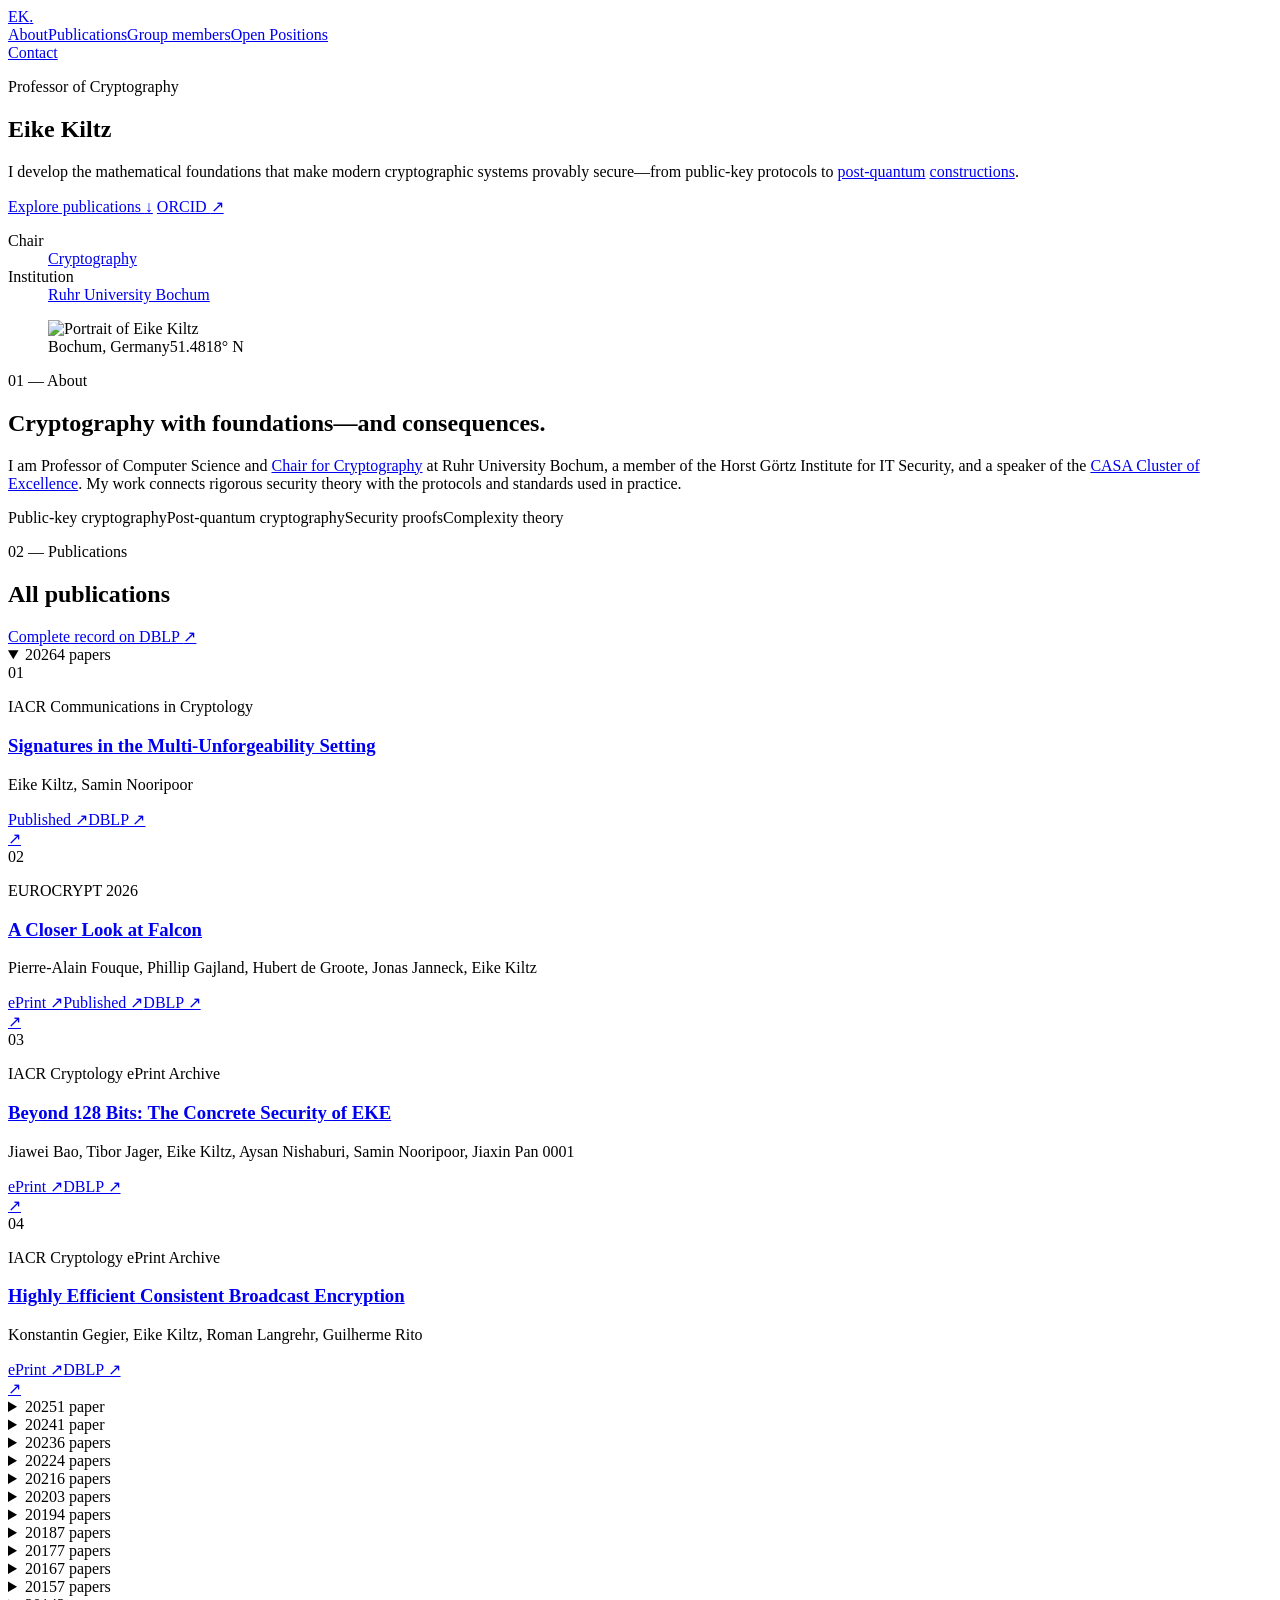
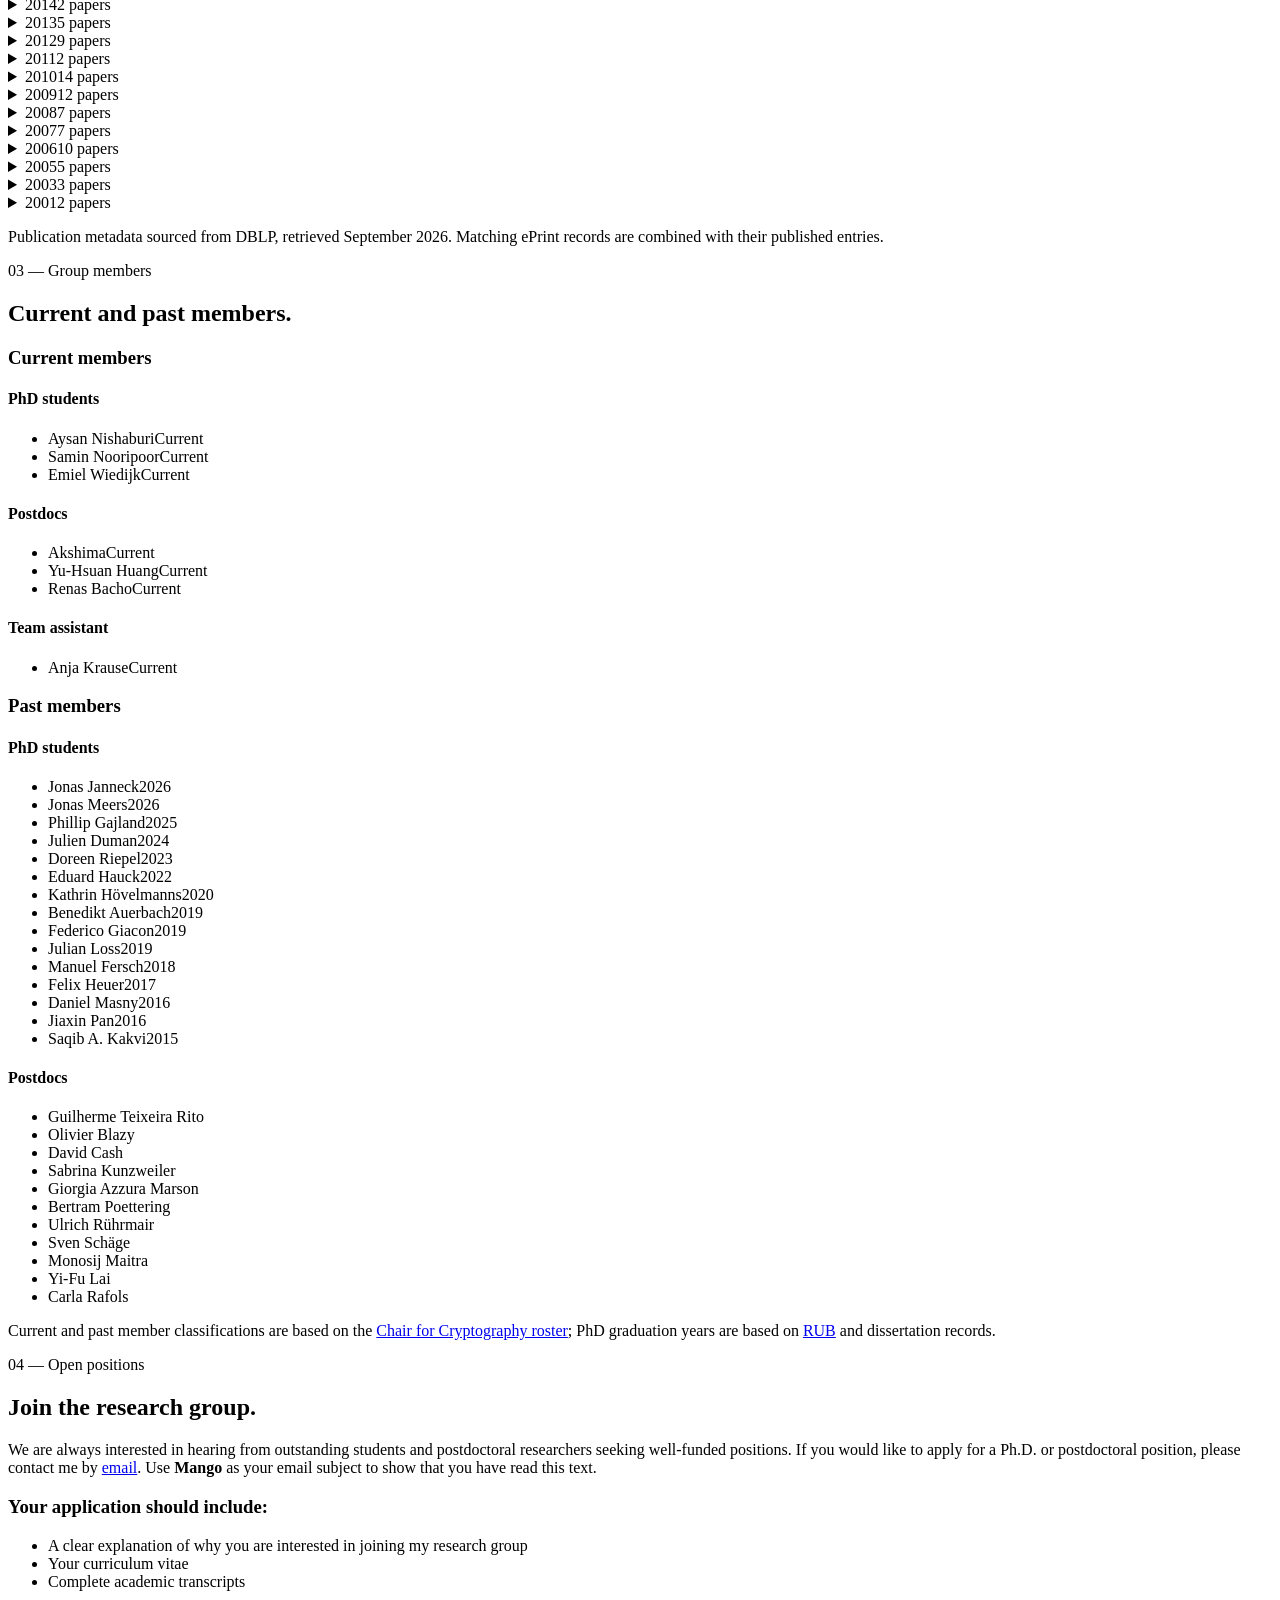
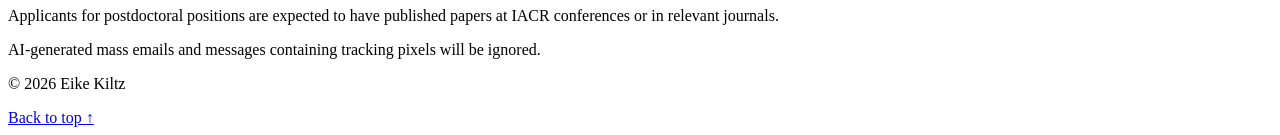
==== layouts/home.html @ d85663d3 "Link chair and institution in profile facts" ====
<!doctype html>
<html lang="en">
<head>
  <meta charset="utf-8">
  <meta name="viewport" content="width=device-width, initial-scale=1">
  <title>Eike Kiltz — Cryptography</title>
  <meta name="description" content="Academic homepage of Eike Kiltz, Professor of Cryptography at Ruhr University Bochum.">
  <link rel="canonical" href="https://ekiltz.github.io/">
  <meta property="og:type" content="website">
  <meta property="og:title" content="Eike Kiltz — Cryptography">
  <meta property="og:description" content="Professor of Cryptography at Ruhr University Bochum. Research and publications.">
  <meta property="og:url" content="https://ekiltz.github.io/">
  <meta property="og:image" content="https://ekiltz.github.io/og.jpg">
  <meta name="twitter:card" content="summary_large_image">
  <meta name="twitter:title" content="Eike Kiltz — Cryptography">
  <meta name="twitter:description" content="Professor of Cryptography at Ruhr University Bochum. Research and publications.">
  <meta name="twitter:image" content="https://ekiltz.github.io/og.jpg">
  <link rel="stylesheet" href="/site.css">
</head>
<body>
  <main>
    <header class="site-header">
      <a class="wordmark" href="#top" aria-label="Eike Kiltz, home">EK<span>.</span></a>
      <nav aria-label="Primary navigation"><a href="#about">About</a><a href="#publications">Publications</a><a href="#students">Group members</a><a href="#positions">Open Positions</a></nav>
      <a class="contact-link" href="mailto:eike.kiltz@rub.de">Contact</a>
    </header>

    <section class="hero" id="top">
      <div class="hero-copy">
        <p class="eyebrow"><span></span> Professor of Cryptography</p>
        <h1>Eike Kiltz</h1>
        <p class="hero-intro">I develop the mathematical foundations that make modern cryptographic systems provably secure—from public-key protocols to <a href="https://csrc.nist.gov/pubs/fips/203/final">post-quantum</a> <a href="https://csrc.nist.gov/pubs/fips/204/final">constructions</a>.</p>
        <div class="hero-links">
          <a class="button primary" href="#publications">Explore publications <span aria-hidden="true">↓</span></a>
          <a class="button" href="https://orcid.org/0000-0003-1178-048X">ORCID <span aria-hidden="true">↗</span></a>
        </div>
        <dl class="hero-facts">
          <div><dt>Chair</dt><dd><a href="https://informatik.rub.de/crypto/">Cryptography</a></dd></div>
          <div><dt>Institution</dt><dd><a href="https://www.ruhr-uni-bochum.de/">Ruhr University Bochum</a></dd></div>
        </dl>
      </div>
      <figure class="portrait-wrap">
        <img src="/eike-kiltz.webp" alt="Portrait of Eike Kiltz">
        <figcaption><span>Bochum, Germany</span><span>51.4818° N</span></figcaption>
      </figure>
    </section>

    <section class="about-section" id="about">
      <p class="section-index">01 — About</p>
      <div class="about-copy">
        <h2>Cryptography with foundations—and consequences.</h2>
        <p>I am Professor of Computer Science and <a href="https://informatik.rub.de/crypto/">Chair for Cryptography</a> at Ruhr University Bochum, a member of the Horst Görtz Institute for IT Security, and a speaker of the <a href="https://casa.rub.de/en/">CASA Cluster of Excellence</a>. My work connects rigorous security theory with the protocols and standards used in practice.</p>
        <div class="research-tags" aria-label="Research fields"><span>Public-key cryptography</span><span>Post-quantum cryptography</span><span>Security proofs</span><span>Complexity theory</span></div>
      </div>
    </section>

    <section class="publications-section" id="publications">
      <div class="section-heading">
        <div><p class="section-index">02 — Publications</p><h2>All publications</h2></div>
        <a href="https://dblp.org/pid/k/EikeKiltz.html">Complete record on DBLP <span aria-hidden="true">↗</span></a>
      </div>
      <div class="publication-years">
        <details class="publication-year" open>
          <summary><span class="year-title">2026</span><span class="year-count">4 papers</span><span class="year-toggle" aria-hidden="true"></span></summary>
          <div class="publication-year-list">
            <article class="publication"><div class="publication-number">01</div><div><p class="publication-meta">IACR Communications in Cryptology</p><h3><a href="https://doi.org/10.62056/a3c0l5w4e-" target="_blank" rel="noreferrer">Signatures in the Multi-Unforgeability Setting</a></h3><p class="publication-authors">Eike Kiltz, Samin Nooripoor</p><div class="publication-links"><a href="https://doi.org/10.62056/a3c0l5w4e-" target="_blank" rel="noreferrer">Published ↗</a><a href="https://dblp.org/rec/journals/cic/KiltzN26" target="_blank" rel="noreferrer">DBLP ↗</a></div></div><a class="paper-arrow" href="https://doi.org/10.62056/a3c0l5w4e-" target="_blank" rel="noreferrer" aria-label="Open Signatures in the Multi-Unforgeability Setting">↗</a></article>
            <article class="publication"><div class="publication-number">02</div><div><p class="publication-meta">EUROCRYPT 2026</p><h3><a href="https://doi.org/10.1007/978-3-032-25327-9_1" target="_blank" rel="noreferrer">A Closer Look at Falcon</a></h3><p class="publication-authors">Pierre-Alain Fouque, Phillip Gajland, Hubert de Groote, Jonas Janneck, Eike Kiltz</p><div class="publication-links"><a href="https://eprint.iacr.org/2024/1769" target="_blank" rel="noreferrer">ePrint ↗</a><a href="https://doi.org/10.1007/978-3-032-25327-9_1" target="_blank" rel="noreferrer">Published ↗</a><a href="https://dblp.org/rec/conf/eurocrypt/FouqueGGJK26" target="_blank" rel="noreferrer">DBLP ↗</a></div></div><a class="paper-arrow" href="https://doi.org/10.1007/978-3-032-25327-9_1" target="_blank" rel="noreferrer" aria-label="Open A Closer Look at Falcon">↗</a></article>
            <article class="publication"><div class="publication-number">03</div><div><p class="publication-meta">IACR Cryptology ePrint Archive</p><h3><a href="https://eprint.iacr.org/2026/1053" target="_blank" rel="noreferrer">Beyond 128 Bits: The Concrete Security of EKE</a></h3><p class="publication-authors">Jiawei Bao, Tibor Jager, Eike Kiltz, Aysan Nishaburi, Samin Nooripoor, Jiaxin Pan 0001</p><div class="publication-links"><a href="https://eprint.iacr.org/2026/1053" target="_blank" rel="noreferrer">ePrint ↗</a><a href="https://dblp.org/rec/journals/iacr/BaoJKNNP26" target="_blank" rel="noreferrer">DBLP ↗</a></div></div><a class="paper-arrow" href="https://eprint.iacr.org/2026/1053" target="_blank" rel="noreferrer" aria-label="Open Beyond 128 Bits: The Concrete Security of EKE">↗</a></article>
            <article class="publication"><div class="publication-number">04</div><div><p class="publication-meta">IACR Cryptology ePrint Archive</p><h3><a href="https://eprint.iacr.org/2026/1428" target="_blank" rel="noreferrer">Highly Efficient Consistent Broadcast Encryption</a></h3><p class="publication-authors">Konstantin Gegier, Eike Kiltz, Roman Langrehr, Guilherme Rito</p><div class="publication-links"><a href="https://eprint.iacr.org/2026/1428" target="_blank" rel="noreferrer">ePrint ↗</a><a href="https://dblp.org/rec/journals/iacr/GegierKLR26" target="_blank" rel="noreferrer">DBLP ↗</a></div></div><a class="paper-arrow" href="https://eprint.iacr.org/2026/1428" target="_blank" rel="noreferrer" aria-label="Open Highly Efficient Consistent Broadcast Encryption">↗</a></article>
          </div>
        </details>
        <details class="publication-year">
          <summary><span class="year-title">2025</span><span class="year-count">1 paper</span><span class="year-toggle" aria-hidden="true"></span></summary>
          <div class="publication-year-list">
            <article class="publication"><div class="publication-number">05</div><div><p class="publication-meta">IACR Communications in Cryptology</p><h3><a href="https://doi.org/10.62056/a0ivom2hd" target="_blank" rel="noreferrer">Standard Model Signatures from Dual Identification Schemes</a></h3><p class="publication-authors">Eike Kiltz, Aysan Nishaburi</p><div class="publication-links"><a href="https://doi.org/10.62056/a0ivom2hd" target="_blank" rel="noreferrer">Published ↗</a><a href="https://dblp.org/rec/journals/cic/KiltzN25" target="_blank" rel="noreferrer">DBLP ↗</a></div></div><a class="paper-arrow" href="https://doi.org/10.62056/a0ivom2hd" target="_blank" rel="noreferrer" aria-label="Open Standard Model Signatures from Dual Identification Schemes">↗</a></article>
          </div>
        </details>
        <details class="publication-year">
          <summary><span class="year-title">2024</span><span class="year-count">1 paper</span><span class="year-toggle" aria-hidden="true"></span></summary>
          <div class="publication-year-list">
            <article class="publication"><div class="publication-number">06</div><div><p class="publication-meta">CRYPTO 2024</p><h3><a href="https://doi.org/10.1007/978-3-031-68376-3_10" target="_blank" rel="noreferrer">Ring Signatures for Deniable AKEM: Gandalf&#x27;s Fellowship</a></h3><p class="publication-authors">Phillip Gajland, Jonas Janneck, Eike Kiltz</p><div class="publication-links"><a href="https://eprint.iacr.org/2024/890" target="_blank" rel="noreferrer">ePrint ↗</a><a href="https://doi.org/10.1007/978-3-031-68376-3_10" target="_blank" rel="noreferrer">Published ↗</a><a href="https://dblp.org/rec/conf/crypto/GajlandJK24" target="_blank" rel="noreferrer">DBLP ↗</a></div></div><a class="paper-arrow" href="https://doi.org/10.1007/978-3-031-68376-3_10" target="_blank" rel="noreferrer" aria-label="Open Ring Signatures for Deniable AKEM: Gandalf&#x27;s Fellowship">↗</a></article>
          </div>
        </details>
        <details class="publication-year">
          <summary><span class="year-title">2023</span><span class="year-count">6 papers</span><span class="year-toggle" aria-hidden="true"></span></summary>
          <div class="publication-year-list">
            <article class="publication"><div class="publication-number">07</div><div><p class="publication-meta">ASIACRYPT 2023</p><h3><a href="https://doi.org/10.1007/978-981-99-8736-8_11" target="_blank" rel="noreferrer">The Pre-Shared Key Modes of HPKE</a></h3><p class="publication-authors">Joël Alwen, Jonas Janneck, Eike Kiltz, Benjamin Lipp 0001</p><div class="publication-links"><a href="https://eprint.iacr.org/2023/1480" target="_blank" rel="noreferrer">ePrint ↗</a><a href="https://doi.org/10.1007/978-981-99-8736-8_11" target="_blank" rel="noreferrer">Published ↗</a><a href="https://dblp.org/rec/conf/asiacrypt/AlwenJKL23" target="_blank" rel="noreferrer">DBLP ↗</a></div></div><a class="paper-arrow" href="https://doi.org/10.1007/978-981-99-8736-8_11" target="_blank" rel="noreferrer" aria-label="Open The Pre-Shared Key Modes of HPKE">↗</a></article>
            <article class="publication"><div class="publication-number">08</div><div><p class="publication-meta">ACM CCS 2023</p><h3><a href="https://doi.org/10.1145/3576915.3623185" target="_blank" rel="noreferrer">Post-Quantum Multi-Recipient Public Key Encryption</a></h3><p class="publication-authors">Joël Alwen, Dominik Hartmann, Eike Kiltz, Marta Mularczyk, Peter Schwabe</p><div class="publication-links"><a href="https://eprint.iacr.org/2022/1046" target="_blank" rel="noreferrer">ePrint ↗</a><a href="https://doi.org/10.1145/3576915.3623185" target="_blank" rel="noreferrer">Published ↗</a><a href="https://dblp.org/rec/conf/ccs/AlwenHKMS23" target="_blank" rel="noreferrer">DBLP ↗</a></div></div><a class="paper-arrow" href="https://doi.org/10.1145/3576915.3623185" target="_blank" rel="noreferrer" aria-label="Open Post-Quantum Multi-Recipient Public Key Encryption">↗</a></article>
            <article class="publication"><div class="publication-number">09</div><div><p class="publication-meta">CT-RSA 2023</p><h3><a href="https://doi.org/10.1007/978-3-031-30872-7_25" target="_blank" rel="noreferrer">Multi-user CDH Problems and the Concrete Security of NAXOS and HMQV</a></h3><p class="publication-authors">Eike Kiltz, Jiaxin Pan 0001, Doreen Riepel, Magnus Ringerud</p><div class="publication-links"><a href="https://eprint.iacr.org/2023/115" target="_blank" rel="noreferrer">ePrint ↗</a><a href="https://doi.org/10.1007/978-3-031-30872-7_25" target="_blank" rel="noreferrer">Published ↗</a><a href="https://dblp.org/rec/conf/ctrsa/KiltzPRR23" target="_blank" rel="noreferrer">DBLP ↗</a></div></div><a class="paper-arrow" href="https://doi.org/10.1007/978-3-031-30872-7_25" target="_blank" rel="noreferrer" aria-label="Open Multi-user CDH Problems and the Concrete Security of NAXOS and HMQV">↗</a></article>
            <article class="publication"><div class="publication-number">10</div><div><p class="publication-meta">Public-Key Cryptography 2023</p><h3><a href="https://doi.org/10.1007/978-3-031-31368-4_3" target="_blank" rel="noreferrer">A Thorough Treatment of Highly-Efficient NTRU Instantiations</a></h3><p class="publication-authors">Julien Duman, Kathrin Hövelmanns, Eike Kiltz, Vadim Lyubashevsky, Gregor Seiler, Dominique Unruh</p><div class="publication-links"><a href="https://eprint.iacr.org/2021/1352" target="_blank" rel="noreferrer">ePrint ↗</a><a href="https://doi.org/10.1007/978-3-031-31368-4_3" target="_blank" rel="noreferrer">Published ↗</a><a href="https://dblp.org/rec/conf/pkc/DumanHKLSU23" target="_blank" rel="noreferrer">DBLP ↗</a></div></div><a class="paper-arrow" href="https://doi.org/10.1007/978-3-031-31368-4_3" target="_blank" rel="noreferrer" aria-label="Open A Thorough Treatment of Highly-Efficient NTRU Instantiations">↗</a></article>
            <article class="publication"><div class="publication-number">11</div><div><p class="publication-meta">Public-Key Cryptography 2023</p><h3><a href="https://doi.org/10.1007/978-3-031-31368-4_15" target="_blank" rel="noreferrer">Generic Models for Group Actions</a></h3><p class="publication-authors">Julien Duman, Dominik Hartmann, Eike Kiltz, Sabrina Kunzweiler, Jonas Lehmann, Doreen Riepel</p><div class="publication-links"><a href="https://eprint.iacr.org/2023/186" target="_blank" rel="noreferrer">ePrint ↗</a><a href="https://doi.org/10.1007/978-3-031-31368-4_15" target="_blank" rel="noreferrer">Published ↗</a><a href="https://dblp.org/rec/conf/pkc/DumanHKKLR23" target="_blank" rel="noreferrer">DBLP ↗</a></div></div><a class="paper-arrow" href="https://doi.org/10.1007/978-3-031-31368-4_15" target="_blank" rel="noreferrer" aria-label="Open Generic Models for Group Actions">↗</a></article>
            <article class="publication"><div class="publication-number">12</div><div><p class="publication-meta">TCC 2023</p><h3><a href="https://doi.org/10.1007/978-3-031-48624-1_11" target="_blank" rel="noreferrer">Limits in the Provable Security of ECDSA Signatures</a></h3><p class="publication-authors">Dominik Hartmann, Eike Kiltz</p><div class="publication-links"><a href="https://eprint.iacr.org/2023/914" target="_blank" rel="noreferrer">ePrint ↗</a><a href="https://doi.org/10.1007/978-3-031-48624-1_11" target="_blank" rel="noreferrer">Published ↗</a><a href="https://dblp.org/rec/conf/tcc/HartmannK23" target="_blank" rel="noreferrer">DBLP ↗</a></div></div><a class="paper-arrow" href="https://doi.org/10.1007/978-3-031-48624-1_11" target="_blank" rel="noreferrer" aria-label="Open Limits in the Provable Security of ECDSA Signatures">↗</a></article>
          </div>
        </details>
        <details class="publication-year">
          <summary><span class="year-title">2022</span><span class="year-count">4 papers</span><span class="year-toggle" aria-hidden="true"></span></summary>
          <div class="publication-year-list">
            <article class="publication"><div class="publication-number">13</div><div><p class="publication-meta">ASIACRYPT 2022</p><h3><a href="https://doi.org/10.1007/978-3-031-22966-4_2" target="_blank" rel="noreferrer">Group Action Key Encapsulation and Non-Interactive Key Exchange in the QROM</a></h3><p class="publication-authors">Julien Duman, Dominik Hartmann, Eike Kiltz, Sabrina Kunzweiler, Jonas Lehmann, Doreen Riepel</p><div class="publication-links"><a href="https://eprint.iacr.org/2022/1230" target="_blank" rel="noreferrer">ePrint ↗</a><a href="https://doi.org/10.1007/978-3-031-22966-4_2" target="_blank" rel="noreferrer">Published ↗</a><a href="https://dblp.org/rec/conf/asiacrypt/DumanHKKLR22" target="_blank" rel="noreferrer">DBLP ↗</a></div></div><a class="paper-arrow" href="https://doi.org/10.1007/978-3-031-22966-4_2" target="_blank" rel="noreferrer" aria-label="Open Group Action Key Encapsulation and Non-Interactive Key Exchange in the QROM">↗</a></article>
            <article class="publication"><div class="publication-number">14</div><div><p class="publication-meta">ACM CCS 2022</p><h3><a href="https://doi.org/10.1145/3548606.3560632" target="_blank" rel="noreferrer">Server-Aided Continuous Group Key Agreement</a></h3><p class="publication-authors">Joël Alwen, Dominik Hartmann, Eike Kiltz, Marta Mularczyk</p><div class="publication-links"><a href="https://eprint.iacr.org/2021/1456" target="_blank" rel="noreferrer">ePrint ↗</a><a href="https://doi.org/10.1145/3548606.3560632" target="_blank" rel="noreferrer">Published ↗</a><a href="https://dblp.org/rec/conf/ccs/AlwenHKM22" target="_blank" rel="noreferrer">DBLP ↗</a></div></div><a class="paper-arrow" href="https://doi.org/10.1145/3548606.3560632" target="_blank" rel="noreferrer" aria-label="Open Server-Aided Continuous Group Key Agreement">↗</a></article>
            <article class="publication"><div class="publication-number">15</div><div><p class="publication-meta">CRYPTO 2022</p><h3><a href="https://doi.org/10.1007/978-3-031-15979-4_24" target="_blank" rel="noreferrer">Password-Authenticated Key Exchange from Group Actions</a></h3><p class="publication-authors">Michel Abdalla, Thorsten Eisenhofer, Eike Kiltz, Sabrina Kunzweiler, Doreen Riepel</p><div class="publication-links"><a href="https://eprint.iacr.org/2022/770" target="_blank" rel="noreferrer">ePrint ↗</a><a href="https://doi.org/10.1007/978-3-031-15979-4_24" target="_blank" rel="noreferrer">Published ↗</a><a href="https://dblp.org/rec/conf/crypto/AbdallaEKKR22" target="_blank" rel="noreferrer">DBLP ↗</a></div></div><a class="paper-arrow" href="https://doi.org/10.1007/978-3-031-15979-4_24" target="_blank" rel="noreferrer" aria-label="Open Password-Authenticated Key Exchange from Group Actions">↗</a></article>
            <article class="publication"><div class="publication-number">16</div><div><p class="publication-meta">Algorithms for Big Data 2022</p><h3><a href="https://doi.org/10.1007/978-3-031-21534-6_9" target="_blank" rel="noreferrer">Scalable Cryptography</a></h3><p class="publication-authors">Dennis Hofheinz, Eike Kiltz</p><div class="publication-links"><a href="https://doi.org/10.1007/978-3-031-21534-6_9" target="_blank" rel="noreferrer">Published ↗</a><a href="https://dblp.org/rec/books/sp/22/HofheinzK22" target="_blank" rel="noreferrer">DBLP ↗</a></div></div><a class="paper-arrow" href="https://doi.org/10.1007/978-3-031-21534-6_9" target="_blank" rel="noreferrer" aria-label="Open Scalable Cryptography">↗</a></article>
          </div>
        </details>
        <details class="publication-year">
          <summary><span class="year-title">2021</span><span class="year-count">6 papers</span><span class="year-toggle" aria-hidden="true"></span></summary>
          <div class="publication-year-list">
            <article class="publication"><div class="publication-number">17</div><div><p class="publication-meta">ACM CCS 2021</p><h3><a href="https://doi.org/10.1145/3460120.3484819" target="_blank" rel="noreferrer">Faster Lattice-Based KEMs via a Generic Fujisaki-Okamoto Transform Using Prefix Hashing</a></h3><p class="publication-authors">Julien Duman, Kathrin Hövelmanns, Eike Kiltz, Vadim Lyubashevsky, Gregor Seiler</p><div class="publication-links"><a href="https://eprint.iacr.org/2021/1351" target="_blank" rel="noreferrer">ePrint ↗</a><a href="https://doi.org/10.1145/3460120.3484819" target="_blank" rel="noreferrer">Published ↗</a><a href="https://dblp.org/rec/conf/ccs/DumanHKLS21" target="_blank" rel="noreferrer">DBLP ↗</a></div></div><a class="paper-arrow" href="https://doi.org/10.1145/3460120.3484819" target="_blank" rel="noreferrer" aria-label="Open Faster Lattice-Based KEMs via a Generic Fujisaki-Okamoto Transform Using Prefix Hashing">↗</a></article>
            <article class="publication"><div class="publication-number">18</div><div><p class="publication-meta">CRYPTO 2021</p><h3><a href="https://doi.org/10.1007/978-3-030-84259-8_23" target="_blank" rel="noreferrer">Authenticated Key Exchange and Signatures with Tight Security in the Standard Model</a></h3><p class="publication-authors">Shuai Han 0001, Tibor Jager, Eike Kiltz, Shengli Liu 0001, Jiaxin Pan 0001, Doreen Riepel, Sven Schäge</p><div class="publication-links"><a href="https://eprint.iacr.org/2021/863" target="_blank" rel="noreferrer">ePrint ↗</a><a href="https://doi.org/10.1007/978-3-030-84259-8_23" target="_blank" rel="noreferrer">Published ↗</a><a href="https://dblp.org/rec/conf/crypto/HanJKLPRS21" target="_blank" rel="noreferrer">DBLP ↗</a></div></div><a class="paper-arrow" href="https://doi.org/10.1007/978-3-030-84259-8_23" target="_blank" rel="noreferrer" aria-label="Open Authenticated Key Exchange and Signatures with Tight Security in the Standard Model">↗</a></article>
            <article class="publication"><div class="publication-number">19</div><div><p class="publication-meta">EUROCRYPT 2021</p><h3><a href="https://doi.org/10.1007/978-3-030-77870-5_4" target="_blank" rel="noreferrer">Analysing the HPKE Standard</a></h3><p class="publication-authors">Joël Alwen, Bruno Blanchet, Eduard Hauck, Eike Kiltz, Benjamin Lipp 0001, Doreen Riepel</p><div class="publication-links"><a href="https://eprint.iacr.org/2020/1499" target="_blank" rel="noreferrer">ePrint ↗</a><a href="https://doi.org/10.1007/978-3-030-77870-5_4" target="_blank" rel="noreferrer">Published ↗</a><a href="https://dblp.org/rec/conf/eurocrypt/AlwenBHKLR21" target="_blank" rel="noreferrer">DBLP ↗</a></div></div><a class="paper-arrow" href="https://doi.org/10.1007/978-3-030-77870-5_4" target="_blank" rel="noreferrer" aria-label="Open Analysing the HPKE Standard">↗</a></article>
            <article class="publication"><div class="publication-number">20</div><div><p class="publication-meta">EUROCRYPT 2021</p><h3><a href="https://doi.org/10.1007/978-3-030-77870-5_5" target="_blank" rel="noreferrer">Tightly-Secure Authenticated Key Exchange, Revisited</a></h3><p class="publication-authors">Tibor Jager, Eike Kiltz, Doreen Riepel, Sven Schäge</p><div class="publication-links"><a href="https://eprint.iacr.org/2020/1279" target="_blank" rel="noreferrer">ePrint ↗</a><a href="https://doi.org/10.1007/978-3-030-77870-5_5" target="_blank" rel="noreferrer">Published ↗</a><a href="https://dblp.org/rec/conf/eurocrypt/JagerKRS21" target="_blank" rel="noreferrer">DBLP ↗</a></div></div><a class="paper-arrow" href="https://doi.org/10.1007/978-3-030-77870-5_5" target="_blank" rel="noreferrer" aria-label="Open Tightly-Secure Authenticated Key Exchange, Revisited">↗</a></article>
            <article class="publication"><div class="publication-number">21</div><div><p class="publication-meta">TCC 2021</p><h3><a href="https://doi.org/10.1007/978-3-030-90456-2_11" target="_blank" rel="noreferrer">On the Impossibility of Purely Algebraic Signatures</a></h3><p class="publication-authors">Nico Döttling, Dominik Hartmann, Dennis Hofheinz, Eike Kiltz, Sven Schäge, Bogdan Ursu</p><div class="publication-links"><a href="https://doi.org/10.1007/978-3-030-90456-2_11" target="_blank" rel="noreferrer">Published ↗</a><a href="https://dblp.org/rec/conf/tcc/DottlingHHKSU21" target="_blank" rel="noreferrer">DBLP ↗</a></div></div><a class="paper-arrow" href="https://doi.org/10.1007/978-3-030-90456-2_11" target="_blank" rel="noreferrer" aria-label="Open On the Impossibility of Purely Algebraic Signatures">↗</a></article>
            <article class="publication"><div class="publication-number">22</div><div><p class="publication-meta">IACR Cryptology ePrint Archive</p><h3><a href="https://eprint.iacr.org/2021/738" target="_blank" rel="noreferrer">On the Impossibility of Short Algebraic Signatures</a></h3><p class="publication-authors">Nico Döttling, Dominik Hartmann, Dennis Hofheinz, Eike Kiltz, Sven Schäge, Bogdan Ursu</p><div class="publication-links"><a href="https://eprint.iacr.org/2021/738" target="_blank" rel="noreferrer">ePrint ↗</a><a href="https://dblp.org/rec/journals/iacr/DottlingHHKSU21" target="_blank" rel="noreferrer">DBLP ↗</a></div></div><a class="paper-arrow" href="https://eprint.iacr.org/2021/738" target="_blank" rel="noreferrer" aria-label="Open On the Impossibility of Short Algebraic Signatures">↗</a></article>
          </div>
        </details>
        <details class="publication-year">
          <summary><span class="year-title">2020</span><span class="year-count">3 papers</span><span class="year-toggle" aria-hidden="true"></span></summary>
          <div class="publication-year-list">
            <article class="publication"><div class="publication-number">23</div><div><p class="publication-meta">CRYPTO 2020</p><h3><a href="https://doi.org/10.1007/978-3-030-56880-1_18" target="_blank" rel="noreferrer">Lattice-Based Blind Signatures, Revisited</a></h3><p class="publication-authors">Eduard Hauck, Eike Kiltz, Julian Loss, Ngoc Khanh Nguyen 0001</p><div class="publication-links"><a href="https://eprint.iacr.org/2020/769" target="_blank" rel="noreferrer">ePrint ↗</a><a href="https://doi.org/10.1007/978-3-030-56880-1_18" target="_blank" rel="noreferrer">Published ↗</a><a href="https://dblp.org/rec/conf/crypto/HauckKL020" target="_blank" rel="noreferrer">DBLP ↗</a></div></div><a class="paper-arrow" href="https://doi.org/10.1007/978-3-030-56880-1_18" target="_blank" rel="noreferrer" aria-label="Open Lattice-Based Blind Signatures, Revisited">↗</a></article>
            <article class="publication"><div class="publication-number">24</div><div><p class="publication-meta">EUROCRYPT 2020</p><h3><a href="https://doi.org/10.1007/978-3-030-45727-3_16" target="_blank" rel="noreferrer">Everybody&#x27;s a Target: Scalability in Public-Key Encryption</a></h3><p class="publication-authors">Benedikt Auerbach, Federico Giacon, Eike Kiltz</p><div class="publication-links"><a href="https://eprint.iacr.org/2019/364" target="_blank" rel="noreferrer">ePrint ↗</a><a href="https://doi.org/10.1007/978-3-030-45727-3_16" target="_blank" rel="noreferrer">Published ↗</a><a href="https://dblp.org/rec/conf/eurocrypt/AuerbachGK20" target="_blank" rel="noreferrer">DBLP ↗</a></div></div><a class="paper-arrow" href="https://doi.org/10.1007/978-3-030-45727-3_16" target="_blank" rel="noreferrer" aria-label="Open Everybody&#x27;s a Target: Scalability in Public-Key Encryption">↗</a></article>
            <article class="publication"><div class="publication-number">25</div><div><p class="publication-meta">Public-Key Cryptography 2020</p><h3><a href="https://doi.org/10.1007/978-3-030-45388-6_14" target="_blank" rel="noreferrer">Generic Authenticated Key Exchange in the Quantum Random Oracle Model</a></h3><p class="publication-authors">Kathrin Hövelmanns, Eike Kiltz, Sven Schäge, Dominique Unruh</p><div class="publication-links"><a href="https://eprint.iacr.org/2018/928" target="_blank" rel="noreferrer">ePrint ↗</a><a href="https://doi.org/10.1007/978-3-030-45388-6_14" target="_blank" rel="noreferrer">Published ↗</a><a href="https://dblp.org/rec/conf/pkc/HovelmannsKSU20" target="_blank" rel="noreferrer">DBLP ↗</a></div></div><a class="paper-arrow" href="https://doi.org/10.1007/978-3-030-45388-6_14" target="_blank" rel="noreferrer" aria-label="Open Generic Authenticated Key Exchange in the Quantum Random Oracle Model">↗</a></article>
          </div>
        </details>
        <details class="publication-year">
          <summary><span class="year-title">2019</span><span class="year-count">4 papers</span><span class="year-toggle" aria-hidden="true"></span></summary>
          <div class="publication-year-list">
            <article class="publication"><div class="publication-number">26</div><div><p class="publication-meta">Datenschutz und Datensicherheit</p><h3><a href="https://doi.org/10.1007/s11623-019-1193-4" target="_blank" rel="noreferrer">Zwei Betrachtungen von Sicherheit und Privatheit nach Snowden</a></h3><p class="publication-authors">Benedikt Auerbach, Mary Shnayien, Eike Kiltz, Anna Tuschling</p><div class="publication-links"><a href="https://doi.org/10.1007/s11623-019-1193-4" target="_blank" rel="noreferrer">Published ↗</a><a href="https://dblp.org/rec/journals/dud/AuerbachSKT19" target="_blank" rel="noreferrer">DBLP ↗</a></div></div><a class="paper-arrow" href="https://doi.org/10.1007/s11623-019-1193-4" target="_blank" rel="noreferrer" aria-label="Open Zwei Betrachtungen von Sicherheit und Privatheit nach Snowden">↗</a></article>
            <article class="publication"><div class="publication-number">27</div><div><p class="publication-meta">CT-RSA 2019</p><h3><a href="https://doi.org/10.1007/978-3-030-12612-4_12" target="_blank" rel="noreferrer">Lossy Trapdoor Permutations with Improved Lossiness</a></h3><p class="publication-authors">Benedikt Auerbach, Eike Kiltz, Bertram Poettering, Stefan Schoenen</p><div class="publication-links"><a href="https://eprint.iacr.org/2018/1183" target="_blank" rel="noreferrer">ePrint ↗</a><a href="https://doi.org/10.1007/978-3-030-12612-4_12" target="_blank" rel="noreferrer">Published ↗</a><a href="https://dblp.org/rec/conf/ctrsa/AuerbachKPS19" target="_blank" rel="noreferrer">DBLP ↗</a></div></div><a class="paper-arrow" href="https://doi.org/10.1007/978-3-030-12612-4_12" target="_blank" rel="noreferrer" aria-label="Open Lossy Trapdoor Permutations with Improved Lossiness">↗</a></article>
            <article class="publication"><div class="publication-number">28</div><div><p class="publication-meta">EUROCRYPT 2019</p><h3><a href="https://doi.org/10.1007/978-3-030-17659-4_12" target="_blank" rel="noreferrer">A Modular Treatment of Blind Signatures from Identification Schemes</a></h3><p class="publication-authors">Eduard Hauck, Eike Kiltz, Julian Loss</p><div class="publication-links"><a href="https://eprint.iacr.org/2019/260" target="_blank" rel="noreferrer">ePrint ↗</a><a href="https://doi.org/10.1007/978-3-030-17659-4_12" target="_blank" rel="noreferrer">Published ↗</a><a href="https://dblp.org/rec/conf/eurocrypt/HauckKL19" target="_blank" rel="noreferrer">DBLP ↗</a></div></div><a class="paper-arrow" href="https://doi.org/10.1007/978-3-030-17659-4_12" target="_blank" rel="noreferrer" aria-label="Open A Modular Treatment of Blind Signatures from Identification Schemes">↗</a></article>
            <article class="publication"><div class="publication-number">29</div><div><p class="publication-meta">IEEE Symposium on Security and Privacy 2019</p><h3><a href="https://doi.org/10.1109/SP.2019.00050" target="_blank" rel="noreferrer">On the Security of Two-Round Multi-Signatures</a></h3><p class="publication-authors">Manu Drijvers, Kasra Edalatnejad, Bryan Ford, Eike Kiltz, Julian Loss, Gregory Neven, Igors Stepanovs</p><div class="publication-links"><a href="https://doi.org/10.1109/SP.2019.00050" target="_blank" rel="noreferrer">Published ↗</a><a href="https://dblp.org/rec/conf/sp/DrijversEFKLNS19" target="_blank" rel="noreferrer">DBLP ↗</a></div></div><a class="paper-arrow" href="https://doi.org/10.1109/SP.2019.00050" target="_blank" rel="noreferrer" aria-label="Open On the Security of Two-Round Multi-Signatures">↗</a></article>
          </div>
        </details>
        <details class="publication-year">
          <summary><span class="year-title">2018</span><span class="year-count">7 papers</span><span class="year-toggle" aria-hidden="true"></span></summary>
          <div class="publication-year-list">
            <article class="publication"><div class="publication-number">30</div><div><p class="publication-meta">Journal of Cryptology</p><h3><a href="https://doi.org/10.1007/s00145-017-9257-9" target="_blank" rel="noreferrer">Optimal Security Proofs for Full Domain Hash, Revisited</a></h3><p class="publication-authors">Saqib A. Kakvi, Eike Kiltz</p><div class="publication-links"><a href="https://doi.org/10.1007/s00145-017-9257-9" target="_blank" rel="noreferrer">Published ↗</a><a href="https://dblp.org/rec/journals/joc/KakviK18" target="_blank" rel="noreferrer">DBLP ↗</a></div></div><a class="paper-arrow" href="https://doi.org/10.1007/s00145-017-9257-9" target="_blank" rel="noreferrer" aria-label="Open Optimal Security Proofs for Full Domain Hash, Revisited">↗</a></article>
            <article class="publication"><div class="publication-number">31</div><div><p class="publication-meta">IACR Trans. Cryptogr. Hardw. Embed. Syst.</p><h3><a href="https://doi.org/10.13154/tches.v2018.i1.238-268" target="_blank" rel="noreferrer">CRYSTALS-Dilithium: A Lattice-Based Digital Signature Scheme</a></h3><p class="publication-authors">Léo Ducas, Eike Kiltz, Tancrède Lepoint, Vadim Lyubashevsky, Peter Schwabe, Gregor Seiler, Damien Stehlé</p><div class="publication-links"><a href="https://doi.org/10.13154/tches.v2018.i1.238-268" target="_blank" rel="noreferrer">Published ↗</a><a href="https://dblp.org/rec/journals/tches/DucasKLLSSS18" target="_blank" rel="noreferrer">DBLP ↗</a></div></div><a class="paper-arrow" href="https://doi.org/10.13154/tches.v2018.i1.238-268" target="_blank" rel="noreferrer" aria-label="Open CRYSTALS-Dilithium: A Lattice-Based Digital Signature Scheme">↗</a></article>
            <article class="publication"><div class="publication-number">32</div><div><p class="publication-meta">CRYPTO 2018</p><h3><a href="https://doi.org/10.1007/978-3-319-96881-0_2" target="_blank" rel="noreferrer">The Algebraic Group Model and its Applications</a></h3><p class="publication-authors">Georg Fuchsbauer, Eike Kiltz, Julian Loss</p><div class="publication-links"><a href="https://eprint.iacr.org/2017/620" target="_blank" rel="noreferrer">ePrint ↗</a><a href="https://doi.org/10.1007/978-3-319-96881-0_2" target="_blank" rel="noreferrer">Published ↗</a><a href="https://dblp.org/rec/conf/crypto/FuchsbauerKL18" target="_blank" rel="noreferrer">DBLP ↗</a></div></div><a class="paper-arrow" href="https://doi.org/10.1007/978-3-319-96881-0_2" target="_blank" rel="noreferrer" aria-label="Open The Algebraic Group Model and its Applications">↗</a></article>
            <article class="publication"><div class="publication-number">33</div><div><p class="publication-meta">EUROCRYPT 2018</p><h3><a href="https://doi.org/10.1007/978-3-319-78372-7_18" target="_blank" rel="noreferrer">A Concrete Treatment of Fiat-Shamir Signatures in the Quantum Random-Oracle Model</a></h3><p class="publication-authors">Eike Kiltz, Vadim Lyubashevsky, Christian Schaffner</p><div class="publication-links"><a href="https://eprint.iacr.org/2017/916" target="_blank" rel="noreferrer">ePrint ↗</a><a href="https://doi.org/10.1007/978-3-319-78372-7_18" target="_blank" rel="noreferrer">Published ↗</a><a href="https://dblp.org/rec/conf/eurocrypt/KiltzLS18" target="_blank" rel="noreferrer">DBLP ↗</a></div></div><a class="paper-arrow" href="https://doi.org/10.1007/978-3-319-78372-7_18" target="_blank" rel="noreferrer" aria-label="Open A Concrete Treatment of Fiat-Shamir Signatures in the Quantum Random-Oracle Model">↗</a></article>
            <article class="publication"><div class="publication-number">34</div><div><p class="publication-meta">EuroS&amp;P 2018</p><h3><a href="https://doi.org/10.1109/EuroSP.2018.00032" target="_blank" rel="noreferrer">CRYSTALS - Kyber: A CCA-Secure Module-Lattice-Based KEM</a></h3><p class="publication-authors">Joppe W. Bos, Léo Ducas, Eike Kiltz, Tancrède Lepoint, Vadim Lyubashevsky, John M. Schanck, Peter Schwabe, Gregor Seiler, Damien Stehlé</p><div class="publication-links"><a href="https://eprint.iacr.org/2017/634" target="_blank" rel="noreferrer">ePrint ↗</a><a href="https://doi.org/10.1109/EuroSP.2018.00032" target="_blank" rel="noreferrer">Published ↗</a><a href="https://dblp.org/rec/conf/eurosp/BosDKLLSSSS18" target="_blank" rel="noreferrer">DBLP ↗</a></div></div><a class="paper-arrow" href="https://doi.org/10.1109/EuroSP.2018.00032" target="_blank" rel="noreferrer" aria-label="Open CRYSTALS - Kyber: A CCA-Secure Module-Lattice-Based KEM">↗</a></article>
            <article class="publication"><div class="publication-number">35</div><div><p class="publication-meta">Public-Key Cryptography 2018</p><h3><a href="https://doi.org/10.1007/978-3-319-76578-5_6" target="_blank" rel="noreferrer">Hybrid Encryption in a Multi-user Setting, Revisited</a></h3><p class="publication-authors">Federico Giacon, Eike Kiltz, Bertram Poettering</p><div class="publication-links"><a href="https://eprint.iacr.org/2017/843" target="_blank" rel="noreferrer">ePrint ↗</a><a href="https://doi.org/10.1007/978-3-319-76578-5_6" target="_blank" rel="noreferrer">Published ↗</a><a href="https://dblp.org/rec/conf/pkc/GiaconKP18" target="_blank" rel="noreferrer">DBLP ↗</a></div></div><a class="paper-arrow" href="https://doi.org/10.1007/978-3-319-76578-5_6" target="_blank" rel="noreferrer" aria-label="Open Hybrid Encryption in a Multi-user Setting, Revisited">↗</a></article>
            <article class="publication"><div class="publication-number">36</div><div><p class="publication-meta">Public-Key Cryptography 2018</p><h3><a href="https://doi.org/10.1007/978-3-319-76578-5_12" target="_blank" rel="noreferrer">Public-Key Encryption Resistant to Parameter Subversion and Its Realization from Efficiently-Embeddable Groups</a></h3><p class="publication-authors">Benedikt Auerbach, Mihir Bellare, Eike Kiltz</p><div class="publication-links"><a href="https://eprint.iacr.org/2018/023" target="_blank" rel="noreferrer">ePrint ↗</a><a href="https://doi.org/10.1007/978-3-319-76578-5_12" target="_blank" rel="noreferrer">Published ↗</a><a href="https://dblp.org/rec/conf/pkc/AuerbachBK18" target="_blank" rel="noreferrer">DBLP ↗</a></div></div><a class="paper-arrow" href="https://doi.org/10.1007/978-3-319-76578-5_12" target="_blank" rel="noreferrer" aria-label="Open Public-Key Encryption Resistant to Parameter Subversion and Its Realization from Efficiently-Embeddable Groups">↗</a></article>
          </div>
        </details>
        <details class="publication-year">
          <summary><span class="year-title">2017</span><span class="year-count">7 papers</span><span class="year-toggle" aria-hidden="true"></span></summary>
          <div class="publication-year-list">
            <article class="publication"><div class="publication-number">37</div><div><p class="publication-meta">Journal of Cryptology</p><h3><a href="https://doi.org/10.1007/s00145-015-9220-6" target="_blank" rel="noreferrer">An Algebraic Framework for Diffie-Hellman Assumptions</a></h3><p class="publication-authors">Alex Escala, Gottfried Herold, Eike Kiltz, Carla Ràfols, Jorge Luis Villar</p><div class="publication-links"><a href="https://eprint.iacr.org/2013/377" target="_blank" rel="noreferrer">ePrint ↗</a><a href="https://doi.org/10.1007/s00145-015-9220-6" target="_blank" rel="noreferrer">Published ↗</a><a href="https://dblp.org/rec/journals/joc/EscalaHKRV17" target="_blank" rel="noreferrer">DBLP ↗</a></div></div><a class="paper-arrow" href="https://doi.org/10.1007/s00145-015-9220-6" target="_blank" rel="noreferrer" aria-label="Open An Algebraic Framework for Diffie-Hellman Assumptions">↗</a></article>
            <article class="publication"><div class="publication-number">38</div><div><p class="publication-meta">Journal of Cryptology</p><h3><a href="https://doi.org/10.1007/s00145-016-9238-4" target="_blank" rel="noreferrer">Instantiability of RSA-OAEP Under Chosen-Plaintext Attack</a></h3><p class="publication-authors">Eike Kiltz, Adam O&#x27;Neill, Adam D. Smith 0001</p><div class="publication-links"><a href="https://eprint.iacr.org/2011/559" target="_blank" rel="noreferrer">ePrint ↗</a><a href="https://doi.org/10.1007/s00145-016-9238-4" target="_blank" rel="noreferrer">Published ↗</a><a href="https://dblp.org/rec/journals/joc/KiltzOS17" target="_blank" rel="noreferrer">DBLP ↗</a></div></div><a class="paper-arrow" href="https://doi.org/10.1007/s00145-016-9238-4" target="_blank" rel="noreferrer" aria-label="Open Instantiability of RSA-OAEP Under Chosen-Plaintext Attack">↗</a></article>
            <article class="publication"><div class="publication-number">39</div><div><p class="publication-meta">Journal of Cryptology</p><h3><a href="https://doi.org/10.1007/s00145-016-9247-3" target="_blank" rel="noreferrer">Efficient Authentication from Hard Learning Problems</a></h3><p class="publication-authors">Eike Kiltz, Krzysztof Pietrzak, Daniele Venturi 0001, David Cash, Abhishek Jain 0002</p><div class="publication-links"><a href="https://doi.org/10.1007/s00145-016-9247-3" target="_blank" rel="noreferrer">Published ↗</a><a href="https://dblp.org/rec/journals/joc/KiltzPVCJ17" target="_blank" rel="noreferrer">DBLP ↗</a></div></div><a class="paper-arrow" href="https://doi.org/10.1007/s00145-016-9247-3" target="_blank" rel="noreferrer" aria-label="Open Efficient Authentication from Hard Learning Problems">↗</a></article>
            <article class="publication"><div class="publication-number">40</div><div><p class="publication-meta">ASIACRYPT 2017</p><h3><a href="https://doi.org/10.1007/978-3-319-70700-6_3" target="_blank" rel="noreferrer">Tightly-Secure Signatures from Five-Move Identification Protocols</a></h3><p class="publication-authors">Eike Kiltz, Julian Loss, Jiaxin Pan 0001</p><div class="publication-links"><a href="https://eprint.iacr.org/2017/870" target="_blank" rel="noreferrer">ePrint ↗</a><a href="https://doi.org/10.1007/978-3-319-70700-6_3" target="_blank" rel="noreferrer">Published ↗</a><a href="https://dblp.org/rec/conf/asiacrypt/KiltzLP17" target="_blank" rel="noreferrer">DBLP ↗</a></div></div><a class="paper-arrow" href="https://doi.org/10.1007/978-3-319-70700-6_3" target="_blank" rel="noreferrer" aria-label="Open Tightly-Secure Signatures from Five-Move Identification Protocols">↗</a></article>
            <article class="publication"><div class="publication-number">41</div><div><p class="publication-meta">CRYPTO 2017</p><h3><a href="https://doi.org/10.1007/978-3-319-63688-7_4" target="_blank" rel="noreferrer">Memory-Tight Reductions</a></h3><p class="publication-authors">Benedikt Auerbach, David Cash, Manuel Fersch, Eike Kiltz</p><div class="publication-links"><a href="https://eprint.iacr.org/2017/675" target="_blank" rel="noreferrer">ePrint ↗</a><a href="https://doi.org/10.1007/978-3-319-63688-7_4" target="_blank" rel="noreferrer">Published ↗</a><a href="https://dblp.org/rec/conf/crypto/AuerbachCFK17" target="_blank" rel="noreferrer">DBLP ↗</a></div></div><a class="paper-arrow" href="https://doi.org/10.1007/978-3-319-63688-7_4" target="_blank" rel="noreferrer" aria-label="Open Memory-Tight Reductions">↗</a></article>
            <article class="publication"><div class="publication-number">42</div><div><p class="publication-meta">TCC 2017</p><h3><a href="https://doi.org/10.1007/978-3-319-70500-2_12" target="_blank" rel="noreferrer">A Modular Analysis of the Fujisaki-Okamoto Transformation</a></h3><p class="publication-authors">Dennis Hofheinz, Kathrin Hövelmanns, Eike Kiltz</p><div class="publication-links"><a href="https://eprint.iacr.org/2017/604" target="_blank" rel="noreferrer">ePrint ↗</a><a href="https://doi.org/10.1007/978-3-319-70500-2_12" target="_blank" rel="noreferrer">Published ↗</a><a href="https://dblp.org/rec/conf/tcc/HofheinzHK17" target="_blank" rel="noreferrer">DBLP ↗</a></div></div><a class="paper-arrow" href="https://doi.org/10.1007/978-3-319-70500-2_12" target="_blank" rel="noreferrer" aria-label="Open A Modular Analysis of the Fujisaki-Okamoto Transformation">↗</a></article>
            <article class="publication"><div class="publication-number">43</div><div><p class="publication-meta">TCC 2017</p><h3><a href="https://doi.org/10.1007/978-3-319-70503-3_17" target="_blank" rel="noreferrer">On the One-Per-Message Unforgeability of (EC)DSA and Its Variants</a></h3><p class="publication-authors">Manuel Fersch, Eike Kiltz, Bertram Poettering</p><div class="publication-links"><a href="https://eprint.iacr.org/2017/890" target="_blank" rel="noreferrer">ePrint ↗</a><a href="https://doi.org/10.1007/978-3-319-70503-3_17" target="_blank" rel="noreferrer">Published ↗</a><a href="https://dblp.org/rec/conf/tcc/FerschKP17" target="_blank" rel="noreferrer">DBLP ↗</a></div></div><a class="paper-arrow" href="https://doi.org/10.1007/978-3-319-70503-3_17" target="_blank" rel="noreferrer" aria-label="Open On the One-Per-Message Unforgeability of (EC)DSA and Its Variants">↗</a></article>
          </div>
        </details>
        <details class="publication-year">
          <summary><span class="year-title">2016</span><span class="year-count">7 papers</span><span class="year-toggle" aria-hidden="true"></span></summary>
          <div class="publication-year-list">
            <article class="publication"><div class="publication-number">44</div><div><p class="publication-meta">IET Inf. Secur.</p><h3><a href="https://doi.org/10.1049/iet-ifs.2015.0507" target="_blank" rel="noreferrer">Selective opening security of practical public-key encryption schemes</a></h3><p class="publication-authors">Felix Heuer, Tibor Jager, Sven Schäge, Eike Kiltz</p><div class="publication-links"><a href="https://doi.org/10.1049/iet-ifs.2015.0507" target="_blank" rel="noreferrer">Published ↗</a><a href="https://dblp.org/rec/journals/iet-ifs/HeuerJSK16" target="_blank" rel="noreferrer">DBLP ↗</a></div></div><a class="paper-arrow" href="https://doi.org/10.1049/iet-ifs.2015.0507" target="_blank" rel="noreferrer" aria-label="Open Selective opening security of practical public-key encryption schemes">↗</a></article>
            <article class="publication"><div class="publication-number">45</div><div><p class="publication-meta">ACM CCS 2016</p><h3><a href="https://doi.org/10.1145/2976749.2978413" target="_blank" rel="noreferrer">On the Provable Security of (EC)DSA Signatures</a></h3><p class="publication-authors">Manuel Fersch, Eike Kiltz, Bertram Poettering</p><div class="publication-links"><a href="https://doi.org/10.1145/2976749.2978413" target="_blank" rel="noreferrer">Published ↗</a><a href="https://dblp.org/rec/conf/ccs/FerschKP16" target="_blank" rel="noreferrer">DBLP ↗</a></div></div><a class="paper-arrow" href="https://doi.org/10.1145/2976749.2978413" target="_blank" rel="noreferrer" aria-label="Open On the Provable Security of (EC)DSA Signatures">↗</a></article>
            <article class="publication"><div class="publication-number">46</div><div><p class="publication-meta">CRYPTO 2016</p><h3><a href="https://doi.org/10.1007/978-3-662-53008-5_2" target="_blank" rel="noreferrer">Optimal Security Proofs for Signatures from Identification Schemes</a></h3><p class="publication-authors">Eike Kiltz, Daniel Masny, Jiaxin Pan 0001</p><div class="publication-links"><a href="https://eprint.iacr.org/2016/191" target="_blank" rel="noreferrer">ePrint ↗</a><a href="https://doi.org/10.1007/978-3-662-53008-5_2" target="_blank" rel="noreferrer">Published ↗</a><a href="https://dblp.org/rec/conf/crypto/KiltzMP16" target="_blank" rel="noreferrer">DBLP ↗</a></div></div><a class="paper-arrow" href="https://doi.org/10.1007/978-3-662-53008-5_2" target="_blank" rel="noreferrer" aria-label="Open Optimal Security Proofs for Signatures from Identification Schemes">↗</a></article>
            <article class="publication"><div class="publication-number">47</div><div><p class="publication-meta">EUROCRYPT 2016</p><h3><a href="https://doi.org/10.1007/978-3-662-49890-3_1" target="_blank" rel="noreferrer">Tightly CCA-Secure Encryption Without Pairings</a></h3><p class="publication-authors">Romain Gay, Dennis Hofheinz, Eike Kiltz, Hoeteck Wee</p><div class="publication-links"><a href="https://doi.org/10.1007/978-3-662-49890-3_1" target="_blank" rel="noreferrer">Published ↗</a><a href="https://dblp.org/rec/conf/eurocrypt/GayHKW16" target="_blank" rel="noreferrer">DBLP ↗</a></div></div><a class="paper-arrow" href="https://doi.org/10.1007/978-3-662-49890-3_1" target="_blank" rel="noreferrer" aria-label="Open Tightly CCA-Secure Encryption Without Pairings">↗</a></article>
            <article class="publication"><div class="publication-number">48</div><div><p class="publication-meta">TCC 2016</p><h3><a href="https://doi.org/10.1007/978-3-662-49096-9_10" target="_blank" rel="noreferrer">Two-Round Man-in-the-Middle Security from LPN</a></h3><p class="publication-authors">David Cash, Eike Kiltz, Stefano Tessaro</p><div class="publication-links"><a href="https://eprint.iacr.org/2015/1220" target="_blank" rel="noreferrer">ePrint ↗</a><a href="https://doi.org/10.1007/978-3-662-49096-9_10" target="_blank" rel="noreferrer">Published ↗</a><a href="https://dblp.org/rec/conf/tcc/CashKT16" target="_blank" rel="noreferrer">DBLP ↗</a></div></div><a class="paper-arrow" href="https://doi.org/10.1007/978-3-662-49096-9_10" target="_blank" rel="noreferrer" aria-label="Open Two-Round Man-in-the-Middle Security from LPN">↗</a></article>
            <article class="publication"><div class="publication-number">49</div><div><p class="publication-meta">TCC 2016</p><h3><a href="https://doi.org/10.1007/978-3-662-49096-9_12" target="_blank" rel="noreferrer">Standard Security Does Imply Security Against Selective Opening for Markov Distributions</a></h3><p class="publication-authors">Georg Fuchsbauer, Felix Heuer, Eike Kiltz, Krzysztof Pietrzak</p><div class="publication-links"><a href="https://eprint.iacr.org/2015/853" target="_blank" rel="noreferrer">ePrint ↗</a><a href="https://doi.org/10.1007/978-3-662-49096-9_12" target="_blank" rel="noreferrer">Published ↗</a><a href="https://dblp.org/rec/conf/tcc/FuchsbauerHKP16" target="_blank" rel="noreferrer">DBLP ↗</a></div></div><a class="paper-arrow" href="https://doi.org/10.1007/978-3-662-49096-9_12" target="_blank" rel="noreferrer" aria-label="Open Standard Security Does Imply Security Against Selective Opening for Markov Distributions">↗</a></article>
            <article class="publication"><div class="publication-number">50</div><div><p class="publication-meta">IACR Cryptology ePrint Archive</p><h3><a href="https://eprint.iacr.org/2016/094" target="_blank" rel="noreferrer">Tightly Secure CCA-Secure Encryption without Pairings</a></h3><p class="publication-authors">Romain Gay, Dennis Hofheinz, Eike Kiltz, Hoeteck Wee</p><div class="publication-links"><a href="https://eprint.iacr.org/2016/094" target="_blank" rel="noreferrer">ePrint ↗</a><a href="https://dblp.org/rec/journals/iacr/GayHKW16" target="_blank" rel="noreferrer">DBLP ↗</a></div></div><a class="paper-arrow" href="https://eprint.iacr.org/2016/094" target="_blank" rel="noreferrer" aria-label="Open Tightly Secure CCA-Secure Encryption without Pairings">↗</a></article>
          </div>
        </details>
        <details class="publication-year">
          <summary><span class="year-title">2015</span><span class="year-count">7 papers</span><span class="year-toggle" aria-hidden="true"></span></summary>
          <div class="publication-year-list">
            <article class="publication"><div class="publication-number">51</div><div><p class="publication-meta">Journal of Cryptology</p><h3><a href="https://doi.org/10.1007/s00145-013-9167-4" target="_blank" rel="noreferrer">Subtleties in the Definition of IND-CCA: When and How Should Challenge Decryption Be Disallowed?</a></h3><p class="publication-authors">Mihir Bellare, Dennis Hofheinz, Eike Kiltz</p><div class="publication-links"><a href="https://doi.org/10.1007/s00145-013-9167-4" target="_blank" rel="noreferrer">Published ↗</a><a href="https://dblp.org/rec/journals/joc/BellareHK15" target="_blank" rel="noreferrer">DBLP ↗</a></div></div><a class="paper-arrow" href="https://doi.org/10.1007/s00145-013-9167-4" target="_blank" rel="noreferrer" aria-label="Open Subtleties in the Definition of IND-CCA: When and How Should Challenge Decryption Be Disallowed?">↗</a></article>
            <article class="publication"><div class="publication-number">52</div><div><p class="publication-meta">CRYPTO 2015</p><h3><a href="https://doi.org/10.1007/978-3-662-48000-7_14" target="_blank" rel="noreferrer">Structure-Preserving Signatures from Standard Assumptions, Revisited</a></h3><p class="publication-authors">Eike Kiltz, Jiaxin Pan 0001, Hoeteck Wee</p><div class="publication-links"><a href="https://eprint.iacr.org/2015/604" target="_blank" rel="noreferrer">ePrint ↗</a><a href="https://doi.org/10.1007/978-3-662-48000-7_14" target="_blank" rel="noreferrer">Published ↗</a><a href="https://dblp.org/rec/conf/crypto/KiltzPW15" target="_blank" rel="noreferrer">DBLP ↗</a></div></div><a class="paper-arrow" href="https://doi.org/10.1007/978-3-662-48000-7_14" target="_blank" rel="noreferrer" aria-label="Open Structure-Preserving Signatures from Standard Assumptions, Revisited">↗</a></article>
            <article class="publication"><div class="publication-number">53</div><div><p class="publication-meta">EUROCRYPT 2015</p><h3><a href="https://doi.org/10.1007/978-3-662-46803-6_4" target="_blank" rel="noreferrer">Quasi-Adaptive NIZK for Linear Subspaces Revisited</a></h3><p class="publication-authors">Eike Kiltz, Hoeteck Wee</p><div class="publication-links"><a href="https://eprint.iacr.org/2015/216" target="_blank" rel="noreferrer">ePrint ↗</a><a href="https://doi.org/10.1007/978-3-662-46803-6_4" target="_blank" rel="noreferrer">Published ↗</a><a href="https://dblp.org/rec/conf/eurocrypt/KiltzW15" target="_blank" rel="noreferrer">DBLP ↗</a></div></div><a class="paper-arrow" href="https://doi.org/10.1007/978-3-662-46803-6_4" target="_blank" rel="noreferrer" aria-label="Open Quasi-Adaptive NIZK for Linear Subspaces Revisited">↗</a></article>
            <article class="publication"><div class="publication-number">54</div><div><p class="publication-meta">Public-Key Cryptography 2015</p><h3><a href="https://doi.org/10.1007/978-3-662-46447-2_2" target="_blank" rel="noreferrer">On the Selective Opening Security of Practical Public-Key Encryption Schemes</a></h3><p class="publication-authors">Felix Heuer, Tibor Jager, Eike Kiltz, Sven Schäge</p><div class="publication-links"><a href="https://eprint.iacr.org/2016/342" target="_blank" rel="noreferrer">ePrint ↗</a><a href="https://doi.org/10.1007/978-3-662-46447-2_2" target="_blank" rel="noreferrer">Published ↗</a><a href="https://dblp.org/rec/conf/pkc/HeuerJKS15" target="_blank" rel="noreferrer">DBLP ↗</a></div></div><a class="paper-arrow" href="https://doi.org/10.1007/978-3-662-46447-2_2" target="_blank" rel="noreferrer" aria-label="Open On the Selective Opening Security of Practical Public-Key Encryption Schemes">↗</a></article>
            <article class="publication"><div class="publication-number">55</div><div><p class="publication-meta">Public-Key Cryptography 2015</p><h3><a href="https://doi.org/10.1007/978-3-662-46447-2_10" target="_blank" rel="noreferrer">Digital Signatures from Strong RSA without Prime Generation</a></h3><p class="publication-authors">David Cash, Rafael Dowsley, Eike Kiltz</p><div class="publication-links"><a href="https://doi.org/10.1007/978-3-662-46447-2_10" target="_blank" rel="noreferrer">Published ↗</a><a href="https://dblp.org/rec/conf/pkc/CashDK15" target="_blank" rel="noreferrer">DBLP ↗</a></div></div><a class="paper-arrow" href="https://doi.org/10.1007/978-3-662-46447-2_10" target="_blank" rel="noreferrer" aria-label="Open Digital Signatures from Strong RSA without Prime Generation">↗</a></article>
            <article class="publication"><div class="publication-number">56</div><div><p class="publication-meta">Public-Key Cryptography 2015</p><h3><a href="https://doi.org/10.1007/978-3-662-46447-2_12" target="_blank" rel="noreferrer">Tightly-Secure Signatures from Chameleon Hash Functions</a></h3><p class="publication-authors">Olivier Blazy, Saqib A. Kakvi, Eike Kiltz, Jiaxin Pan 0001</p><div class="publication-links"><a href="https://eprint.iacr.org/2014/1021" target="_blank" rel="noreferrer">ePrint ↗</a><a href="https://doi.org/10.1007/978-3-662-46447-2_12" target="_blank" rel="noreferrer">Published ↗</a><a href="https://dblp.org/rec/conf/pkc/BlazyKKP15" target="_blank" rel="noreferrer">DBLP ↗</a></div></div><a class="paper-arrow" href="https://doi.org/10.1007/978-3-662-46447-2_12" target="_blank" rel="noreferrer" aria-label="Open Tightly-Secure Signatures from Chameleon Hash Functions">↗</a></article>
            <article class="publication"><div class="publication-number">57</div><div><p class="publication-meta">TCC 2015</p><h3><a href="https://doi.org/10.1007/978-3-662-46494-6_26" target="_blank" rel="noreferrer">Tightly-Secure Authenticated Key Exchange</a></h3><p class="publication-authors">Christoph Bader, Dennis Hofheinz, Tibor Jager, Eike Kiltz, Yong Li 0021</p><div class="publication-links"><a href="https://eprint.iacr.org/2014/797" target="_blank" rel="noreferrer">ePrint ↗</a><a href="https://doi.org/10.1007/978-3-662-46494-6_26" target="_blank" rel="noreferrer">Published ↗</a><a href="https://dblp.org/rec/conf/tcc/BaderHJKL15" target="_blank" rel="noreferrer">DBLP ↗</a></div></div><a class="paper-arrow" href="https://doi.org/10.1007/978-3-662-46494-6_26" target="_blank" rel="noreferrer" aria-label="Open Tightly-Secure Authenticated Key Exchange">↗</a></article>
          </div>
        </details>
        <details class="publication-year">
          <summary><span class="year-title">2014</span><span class="year-count">2 papers</span><span class="year-toggle" aria-hidden="true"></span></summary>
          <div class="publication-year-list">
            <article class="publication"><div class="publication-number">58</div><div><p class="publication-meta">CRYPTO 2014</p><h3><a href="https://doi.org/10.1007/978-3-662-44371-2_23" target="_blank" rel="noreferrer">(Hierarchical) Identity-Based Encryption from Affine Message Authentication</a></h3><p class="publication-authors">Olivier Blazy, Eike Kiltz, Jiaxin Pan 0001</p><div class="publication-links"><a href="https://eprint.iacr.org/2014/581" target="_blank" rel="noreferrer">ePrint ↗</a><a href="https://doi.org/10.1007/978-3-662-44371-2_23" target="_blank" rel="noreferrer">Published ↗</a><a href="https://dblp.org/rec/conf/crypto/BlazyKP14" target="_blank" rel="noreferrer">DBLP ↗</a></div></div><a class="paper-arrow" href="https://doi.org/10.1007/978-3-662-44371-2_23" target="_blank" rel="noreferrer" aria-label="Open (Hierarchical) Identity-Based Encryption from Affine Message Authentication">↗</a></article>
            <article class="publication"><div class="publication-number">59</div><div><p class="publication-meta">Public-Key Cryptography 2014</p><h3><a href="https://doi.org/10.1007/978-3-642-54631-0_1" target="_blank" rel="noreferrer">Simple Chosen-Ciphertext Security from Low-Noise LPN</a></h3><p class="publication-authors">Eike Kiltz, Daniel Masny, Krzysztof Pietrzak</p><div class="publication-links"><a href="https://eprint.iacr.org/2015/401" target="_blank" rel="noreferrer">ePrint ↗</a><a href="https://doi.org/10.1007/978-3-642-54631-0_1" target="_blank" rel="noreferrer">Published ↗</a><a href="https://dblp.org/rec/conf/pkc/KiltzMP14" target="_blank" rel="noreferrer">DBLP ↗</a></div></div><a class="paper-arrow" href="https://doi.org/10.1007/978-3-642-54631-0_1" target="_blank" rel="noreferrer" aria-label="Open Simple Chosen-Ciphertext Security from Low-Noise LPN">↗</a></article>
          </div>
        </details>
        <details class="publication-year">
          <summary><span class="year-title">2013</span><span class="year-count">5 papers</span><span class="year-toggle" aria-hidden="true"></span></summary>
          <div class="publication-year-list">
            <article class="publication"><div class="publication-number">60</div><div><p class="publication-meta">Journal of Cryptology</p><h3><a href="https://doi.org/10.1007/s00145-011-9112-3" target="_blank" rel="noreferrer">More Constructions of Lossy and Correlation-Secure Trapdoor Functions</a></h3><p class="publication-authors">David Mandell Freeman, Oded Goldreich 0001, Eike Kiltz, Alon Rosen, Gil Segev 0001</p><div class="publication-links"><a href="https://eprint.iacr.org/2009/590" target="_blank" rel="noreferrer">ePrint ↗</a><a href="https://doi.org/10.1007/s00145-011-9112-3" target="_blank" rel="noreferrer">Published ↗</a><a href="https://dblp.org/rec/journals/joc/FreemanGKRS13" target="_blank" rel="noreferrer">DBLP ↗</a></div></div><a class="paper-arrow" href="https://doi.org/10.1007/s00145-011-9112-3" target="_blank" rel="noreferrer" aria-label="Open More Constructions of Lossy and Correlation-Secure Trapdoor Functions">↗</a></article>
            <article class="publication"><div class="publication-number">61</div><div><p class="publication-meta">Journal of Cryptology</p><h3><a href="https://doi.org/10.1007/s00145-011-9115-0" target="_blank" rel="noreferrer">Practical Chosen Ciphertext Secure Encryption from Factoring</a></h3><p class="publication-authors">Dennis Hofheinz, Eike Kiltz, Victor Shoup</p><div class="publication-links"><a href="https://doi.org/10.1007/s00145-011-9115-0" target="_blank" rel="noreferrer">Published ↗</a><a href="https://dblp.org/rec/journals/joc/HofheinzKS13" target="_blank" rel="noreferrer">DBLP ↗</a></div></div><a class="paper-arrow" href="https://doi.org/10.1007/s00145-011-9115-0" target="_blank" rel="noreferrer" aria-label="Open Practical Chosen Ciphertext Secure Encryption from Factoring">↗</a></article>
            <article class="publication"><div class="publication-number">62</div><div><p class="publication-meta">CRYPTO 2013</p><h3><a href="https://doi.org/10.1007/978-3-642-40084-1_8" target="_blank" rel="noreferrer">An Algebraic Framework for Diffie-Hellman Assumptions</a></h3><p class="publication-authors">Alex Escala, Gottfried Herold, Eike Kiltz, Carla Ràfols, Jorge L. Villar</p><div class="publication-links"><a href="https://eprint.iacr.org/2013/377" target="_blank" rel="noreferrer">ePrint ↗</a><a href="https://doi.org/10.1007/978-3-642-40084-1_8" target="_blank" rel="noreferrer">Published ↗</a><a href="https://dblp.org/rec/conf/crypto/EscalaHKRV13" target="_blank" rel="noreferrer">DBLP ↗</a></div></div><a class="paper-arrow" href="https://doi.org/10.1007/978-3-642-40084-1_8" target="_blank" rel="noreferrer" aria-label="Open An Algebraic Framework for Diffie-Hellman Assumptions">↗</a></article>
            <article class="publication"><div class="publication-number">63</div><div><p class="publication-meta">CRYPTO 2013</p><h3><a href="https://doi.org/10.1007/978-3-642-40041-4_31" target="_blank" rel="noreferrer">Digital Signatures with Minimal Overhead from Indifferentiable Random Invertible Functions</a></h3><p class="publication-authors">Eike Kiltz, Krzysztof Pietrzak, Mario Szegedy</p><div class="publication-links"><a href="https://doi.org/10.1007/978-3-642-40041-4_31" target="_blank" rel="noreferrer">Published ↗</a><a href="https://dblp.org/rec/conf/crypto/KiltzPS13" target="_blank" rel="noreferrer">DBLP ↗</a></div></div><a class="paper-arrow" href="https://doi.org/10.1007/978-3-642-40041-4_31" target="_blank" rel="noreferrer" aria-label="Open Digital Signatures with Minimal Overhead from Indifferentiable Random Invertible Functions">↗</a></article>
            <article class="publication"><div class="publication-number">64</div><div><p class="publication-meta">Public-Key Cryptography 2013</p><h3><a href="https://doi.org/10.1007/978-3-642-36362-7_17" target="_blank" rel="noreferrer">Non-Interactive Key Exchange</a></h3><p class="publication-authors">Eduarda S. V. Freire 0001, Dennis Hofheinz, Eike Kiltz, Kenneth G. Paterson</p><div class="publication-links"><a href="https://eprint.iacr.org/2012/732" target="_blank" rel="noreferrer">ePrint ↗</a><a href="https://doi.org/10.1007/978-3-642-36362-7_17" target="_blank" rel="noreferrer">Published ↗</a><a href="https://dblp.org/rec/conf/pkc/FreireHKP13" target="_blank" rel="noreferrer">DBLP ↗</a></div></div><a class="paper-arrow" href="https://doi.org/10.1007/978-3-642-36362-7_17" target="_blank" rel="noreferrer" aria-label="Open Non-Interactive Key Exchange">↗</a></article>
          </div>
        </details>
        <details class="publication-year">
          <summary><span class="year-title">2012</span><span class="year-count">9 papers</span><span class="year-toggle" aria-hidden="true"></span></summary>
          <div class="publication-year-list">
            <article class="publication"><div class="publication-number">65</div><div><p class="publication-meta">Journal of Cryptology</p><h3><a href="https://doi.org/10.1007/s00145-011-9102-5" target="_blank" rel="noreferrer">Programmable Hash Functions and Their Applications</a></h3><p class="publication-authors">Dennis Hofheinz, Eike Kiltz</p><div class="publication-links"><a href="https://eprint.iacr.org/2011/270" target="_blank" rel="noreferrer">ePrint ↗</a><a href="https://doi.org/10.1007/s00145-011-9102-5" target="_blank" rel="noreferrer">Published ↗</a><a href="https://dblp.org/rec/journals/joc/HofheinzK12" target="_blank" rel="noreferrer">DBLP ↗</a></div></div><a class="paper-arrow" href="https://doi.org/10.1007/s00145-011-9102-5" target="_blank" rel="noreferrer" aria-label="Open Programmable Hash Functions and Their Applications">↗</a></article>
            <article class="publication"><div class="publication-number">66</div><div><p class="publication-meta">Journal of Cryptology</p><h3><a href="https://doi.org/10.1007/s00145-011-9105-2" target="_blank" rel="noreferrer">Bonsai Trees, or How to Delegate a Lattice Basis</a></h3><p class="publication-authors">David Cash, Dennis Hofheinz, Eike Kiltz, Chris Peikert</p><div class="publication-links"><a href="https://eprint.iacr.org/2010/591" target="_blank" rel="noreferrer">ePrint ↗</a><a href="https://doi.org/10.1007/s00145-011-9105-2" target="_blank" rel="noreferrer">Published ↗</a><a href="https://dblp.org/rec/journals/joc/CashHKP12" target="_blank" rel="noreferrer">DBLP ↗</a></div></div><a class="paper-arrow" href="https://doi.org/10.1007/s00145-011-9105-2" target="_blank" rel="noreferrer" aria-label="Open Bonsai Trees, or How to Delegate a Lattice Basis">↗</a></article>
            <article class="publication"><div class="publication-number">67</div><div><p class="publication-meta">ASIACRYPT 2012</p><h3><a href="https://doi.org/10.1007/978-3-642-34961-4_25" target="_blank" rel="noreferrer">Certifying RSA</a></h3><p class="publication-authors">Saqib A. Kakvi, Eike Kiltz, Alexander May 0001</p><div class="publication-links"><a href="https://doi.org/10.1007/978-3-642-34961-4_25" target="_blank" rel="noreferrer">Published ↗</a><a href="https://dblp.org/rec/conf/asiacrypt/KakviKM12" target="_blank" rel="noreferrer">DBLP ↗</a></div></div><a class="paper-arrow" href="https://doi.org/10.1007/978-3-642-34961-4_25" target="_blank" rel="noreferrer" aria-label="Open Certifying RSA">↗</a></article>
            <article class="publication"><div class="publication-number">68</div><div><p class="publication-meta">EUROCRYPT 2012</p><h3><a href="https://doi.org/10.1007/978-3-642-29011-4_15" target="_blank" rel="noreferrer">Identity-Based (Lossy) Trapdoor Functions and Applications</a></h3><p class="publication-authors">Mihir Bellare, Eike Kiltz, Chris Peikert, Brent Waters</p><div class="publication-links"><a href="https://eprint.iacr.org/2011/479" target="_blank" rel="noreferrer">ePrint ↗</a><a href="https://doi.org/10.1007/978-3-642-29011-4_15" target="_blank" rel="noreferrer">Published ↗</a><a href="https://dblp.org/rec/conf/eurocrypt/BellareKPW12" target="_blank" rel="noreferrer">DBLP ↗</a></div></div><a class="paper-arrow" href="https://doi.org/10.1007/978-3-642-29011-4_15" target="_blank" rel="noreferrer" aria-label="Open Identity-Based (Lossy) Trapdoor Functions and Applications">↗</a></article>
            <article class="publication"><div class="publication-number">69</div><div><p class="publication-meta">EUROCRYPT 2012</p><h3><a href="https://doi.org/10.1007/978-3-642-29011-4_22" target="_blank" rel="noreferrer">Message Authentication, Revisited</a></h3><p class="publication-authors">Yevgeniy Dodis, Eike Kiltz, Krzysztof Pietrzak, Daniel Wichs</p><div class="publication-links"><a href="https://eprint.iacr.org/2012/059" target="_blank" rel="noreferrer">ePrint ↗</a><a href="https://doi.org/10.1007/978-3-642-29011-4_22" target="_blank" rel="noreferrer">Published ↗</a><a href="https://dblp.org/rec/conf/eurocrypt/DodisKPW12" target="_blank" rel="noreferrer">DBLP ↗</a></div></div><a class="paper-arrow" href="https://doi.org/10.1007/978-3-642-29011-4_22" target="_blank" rel="noreferrer" aria-label="Open Message Authentication, Revisited">↗</a></article>
            <article class="publication"><div class="publication-number">70</div><div><p class="publication-meta">EUROCRYPT 2012</p><h3><a href="https://doi.org/10.1007/978-3-642-29011-4_32" target="_blank" rel="noreferrer">Optimal Security Proofs for Full Domain Hash, Revisited</a></h3><p class="publication-authors">Saqib A. Kakvi, Eike Kiltz</p><div class="publication-links"><a href="https://doi.org/10.1007/978-3-642-29011-4_32" target="_blank" rel="noreferrer">Published ↗</a><a href="https://dblp.org/rec/conf/eurocrypt/KakviK12" target="_blank" rel="noreferrer">DBLP ↗</a></div></div><a class="paper-arrow" href="https://doi.org/10.1007/978-3-642-29011-4_32" target="_blank" rel="noreferrer" aria-label="Open Optimal Security Proofs for Full Domain Hash, Revisited">↗</a></article>
            <article class="publication"><div class="publication-number">71</div><div><p class="publication-meta">FSE 2012</p><h3><a href="https://doi.org/10.1007/978-3-642-34047-5_20" target="_blank" rel="noreferrer">Lapin: An Efficient Authentication Protocol Based on Ring-LPN</a></h3><p class="publication-authors">Stefan Heyse, Eike Kiltz, Vadim Lyubashevsky, Christof Paar, Krzysztof Pietrzak</p><div class="publication-links"><a href="https://doi.org/10.1007/978-3-642-34047-5_20" target="_blank" rel="noreferrer">Published ↗</a><a href="https://dblp.org/rec/conf/fse/HeyseKLPP12" target="_blank" rel="noreferrer">DBLP ↗</a></div></div><a class="paper-arrow" href="https://doi.org/10.1007/978-3-642-34047-5_20" target="_blank" rel="noreferrer" aria-label="Open Lapin: An Efficient Authentication Protocol Based on Ring-LPN">↗</a></article>
            <article class="publication"><div class="publication-number">72</div><div><p class="publication-meta">Public-Key Cryptography 2012</p><h3><a href="https://doi.org/10.1007/978-3-642-30057-8_38" target="_blank" rel="noreferrer">DDH-Like Assumptions Based on Extension Rings</a></h3><p class="publication-authors">Ronald Cramer, Ivan Damgård, Eike Kiltz, Sarah Zakarias, Angela Zottarel</p><div class="publication-links"><a href="https://eprint.iacr.org/2011/280" target="_blank" rel="noreferrer">ePrint ↗</a><a href="https://doi.org/10.1007/978-3-642-30057-8_38" target="_blank" rel="noreferrer">Published ↗</a><a href="https://dblp.org/rec/conf/pkc/CramerDKZZ12" target="_blank" rel="noreferrer">DBLP ↗</a></div></div><a class="paper-arrow" href="https://doi.org/10.1007/978-3-642-30057-8_38" target="_blank" rel="noreferrer" aria-label="Open DDH-Like Assumptions Based on Extension Rings">↗</a></article>
            <article class="publication"><div class="publication-number">73</div><div><p class="publication-meta">IACR Cryptology ePrint Archive</p><h3><a href="https://eprint.iacr.org/2012/658" target="_blank" rel="noreferrer">Digital Signatures with Minimal Overhead</a></h3><p class="publication-authors">Eike Kiltz, Krzysztof Pietrzak, Mario Szegedy</p><div class="publication-links"><a href="https://eprint.iacr.org/2012/658" target="_blank" rel="noreferrer">ePrint ↗</a><a href="https://dblp.org/rec/journals/iacr/KiltzPS12" target="_blank" rel="noreferrer">DBLP ↗</a></div></div><a class="paper-arrow" href="https://eprint.iacr.org/2012/658" target="_blank" rel="noreferrer" aria-label="Open Digital Signatures with Minimal Overhead">↗</a></article>
          </div>
        </details>
        <details class="publication-year">
          <summary><span class="year-title">2011</span><span class="year-count">2 papers</span><span class="year-toggle" aria-hidden="true"></span></summary>
          <div class="publication-year-list">
            <article class="publication"><div class="publication-number">74</div><div><p class="publication-meta">ASIACRYPT 2011</p><h3><a href="https://doi.org/10.1007/978-3-642-25385-0_35" target="_blank" rel="noreferrer">Short Signatures from Weaker Assumptions</a></h3><p class="publication-authors">Dennis Hofheinz, Tibor Jager, Eike Kiltz</p><div class="publication-links"><a href="https://eprint.iacr.org/2011/296" target="_blank" rel="noreferrer">ePrint ↗</a><a href="https://doi.org/10.1007/978-3-642-25385-0_35" target="_blank" rel="noreferrer">Published ↗</a><a href="https://dblp.org/rec/conf/asiacrypt/HofheinzJK11" target="_blank" rel="noreferrer">DBLP ↗</a></div></div><a class="paper-arrow" href="https://doi.org/10.1007/978-3-642-25385-0_35" target="_blank" rel="noreferrer" aria-label="Open Short Signatures from Weaker Assumptions">↗</a></article>
            <article class="publication"><div class="publication-number">75</div><div><p class="publication-meta">EUROCRYPT 2011</p><h3><a href="https://doi.org/10.1007/978-3-642-20465-4_3" target="_blank" rel="noreferrer">Efficient Authentication from Hard Learning Problems</a></h3><p class="publication-authors">Eike Kiltz, Krzysztof Pietrzak, David Cash, Abhishek Jain 0002, Daniele Venturi 0001</p><div class="publication-links"><a href="https://doi.org/10.1007/978-3-642-20465-4_3" target="_blank" rel="noreferrer">Published ↗</a><a href="https://dblp.org/rec/conf/eurocrypt/KiltzPCJV11" target="_blank" rel="noreferrer">DBLP ↗</a></div></div><a class="paper-arrow" href="https://doi.org/10.1007/978-3-642-20465-4_3" target="_blank" rel="noreferrer" aria-label="Open Efficient Authentication from Hard Learning Problems">↗</a></article>
          </div>
        </details>
        <details class="publication-year">
          <summary><span class="year-title">2010</span><span class="year-count">14 papers</span><span class="year-toggle" aria-hidden="true"></span></summary>
          <div class="publication-year-list">
            <article class="publication"><div class="publication-number">76</div><div><p class="publication-meta">Adv. Math. Commun.</p><h3><a href="https://doi.org/10.3934/amc.2010.4.453" target="_blank" rel="noreferrer">On the generic construction of identity-based signatures with additional properties</a></h3><p class="publication-authors">David Galindo, Javier Herranz, Eike Kiltz</p><div class="publication-links"><a href="https://eprint.iacr.org/2006/296" target="_blank" rel="noreferrer">ePrint ↗</a><a href="https://doi.org/10.3934/amc.2010.4.453" target="_blank" rel="noreferrer">Published ↗</a><a href="https://dblp.org/rec/journals/amco/GalindoHK10" target="_blank" rel="noreferrer">DBLP ↗</a></div></div><a class="paper-arrow" href="https://doi.org/10.3934/amc.2010.4.453" target="_blank" rel="noreferrer" aria-label="Open On the generic construction of identity-based signatures with additional properties">↗</a></article>
            <article class="publication"><div class="publication-number">77</div><div><p class="publication-meta">Des. Codes Cryptogr.</p><h3><a href="https://doi.org/10.1007/s10623-009-9320-0" target="_blank" rel="noreferrer">Efficient hybrid encryption from ID-based encryption</a></h3><p class="publication-authors">Masayuki Abe, Yang Cui 0001, Hideki Imai, Eike Kiltz</p><div class="publication-links"><a href="https://eprint.iacr.org/2007/023" target="_blank" rel="noreferrer">ePrint ↗</a><a href="https://doi.org/10.1007/s10623-009-9320-0" target="_blank" rel="noreferrer">Published ↗</a><a href="https://dblp.org/rec/journals/dcc/AbeCIK10" target="_blank" rel="noreferrer">DBLP ↗</a></div></div><a class="paper-arrow" href="https://doi.org/10.1007/s10623-009-9320-0" target="_blank" rel="noreferrer" aria-label="Open Efficient hybrid encryption from ID-based encryption">↗</a></article>
            <article class="publication"><div class="publication-number">78</div><div><p class="publication-meta">Inf. Comput.</p><h3><a href="https://doi.org/10.1016/j.ic.2010.07.002" target="_blank" rel="noreferrer">Some (in)sufficient conditions for secure hybrid encryption</a></h3><p class="publication-authors">Javier Herranz, Dennis Hofheinz, Eike Kiltz</p><div class="publication-links"><a href="https://eprint.iacr.org/2006/265" target="_blank" rel="noreferrer">ePrint ↗</a><a href="https://doi.org/10.1016/j.ic.2010.07.002" target="_blank" rel="noreferrer">Published ↗</a><a href="https://dblp.org/rec/journals/iandc/HerranzHK10" target="_blank" rel="noreferrer">DBLP ↗</a></div></div><a class="paper-arrow" href="https://doi.org/10.1016/j.ic.2010.07.002" target="_blank" rel="noreferrer" aria-label="Open Some (in)sufficient conditions for secure hybrid encryption">↗</a></article>
            <article class="publication"><div class="publication-number">79</div><div><p class="publication-meta">IEICE Trans. Fundam. Electron. Commun. Comput. Sci.</p><h3><a href="https://doi.org/10.1587/transfun.E93.A.22" target="_blank" rel="noreferrer">Chosen Ciphertext Security with Optimal Ciphertext Overhead</a></h3><p class="publication-authors">Masayuki Abe, Eike Kiltz, Tatsuaki Okamoto</p><div class="publication-links"><a href="https://eprint.iacr.org/2008/374" target="_blank" rel="noreferrer">ePrint ↗</a><a href="https://doi.org/10.1587/transfun.E93.A.22" target="_blank" rel="noreferrer">Published ↗</a><a href="https://dblp.org/rec/journals/ieicet/AbeKO10" target="_blank" rel="noreferrer">DBLP ↗</a></div></div><a class="paper-arrow" href="https://doi.org/10.1587/transfun.E93.A.22" target="_blank" rel="noreferrer" aria-label="Open Chosen Ciphertext Security with Optimal Ciphertext Overhead">↗</a></article>
            <article class="publication"><div class="publication-number">80</div><div><p class="publication-meta">ASIACRYPT 2010</p><h3><a href="https://doi.org/10.1007/978-3-642-17373-8_34" target="_blank" rel="noreferrer">Leakage Resilient ElGamal Encryption</a></h3><p class="publication-authors">Eike Kiltz, Krzysztof Pietrzak</p><div class="publication-links"><a href="https://doi.org/10.1007/978-3-642-17373-8_34" target="_blank" rel="noreferrer">Published ↗</a><a href="https://dblp.org/rec/conf/asiacrypt/KiltzP10" target="_blank" rel="noreferrer">DBLP ↗</a></div></div><a class="paper-arrow" href="https://doi.org/10.1007/978-3-642-17373-8_34" target="_blank" rel="noreferrer" aria-label="Open Leakage Resilient ElGamal Encryption">↗</a></article>
            <article class="publication"><div class="publication-number">81</div><div><p class="publication-meta">CRYPTO 2010</p><h3><a href="https://doi.org/10.1007/978-3-642-14623-7_16" target="_blank" rel="noreferrer">Instantiability of RSA-OAEP under Chosen-Plaintext Attack</a></h3><p class="publication-authors">Eike Kiltz, Adam O&#x27;Neill, Adam D. Smith 0001</p><div class="publication-links"><a href="https://eprint.iacr.org/2011/559" target="_blank" rel="noreferrer">ePrint ↗</a><a href="https://doi.org/10.1007/978-3-642-14623-7_16" target="_blank" rel="noreferrer">Published ↗</a><a href="https://dblp.org/rec/conf/crypto/KiltzOS10" target="_blank" rel="noreferrer">DBLP ↗</a></div></div><a class="paper-arrow" href="https://doi.org/10.1007/978-3-642-14623-7_16" target="_blank" rel="noreferrer" aria-label="Open Instantiability of RSA-OAEP under Chosen-Plaintext Attack">↗</a></article>
            <article class="publication"><div class="publication-number">82</div><div><p class="publication-meta">EUROCRYPT 2010</p><h3><a href="https://doi.org/10.1007/978-3-642-13190-5_20" target="_blank" rel="noreferrer">Encryption Schemes Secure against Chosen-Ciphertext Selective Opening Attacks</a></h3><p class="publication-authors">Serge Fehr, Dennis Hofheinz, Eike Kiltz, Hoeteck Wee</p><div class="publication-links"><a href="https://doi.org/10.1007/978-3-642-13190-5_20" target="_blank" rel="noreferrer">Published ↗</a><a href="https://dblp.org/rec/conf/eurocrypt/FehrHKW10" target="_blank" rel="noreferrer">DBLP ↗</a></div></div><a class="paper-arrow" href="https://doi.org/10.1007/978-3-642-13190-5_20" target="_blank" rel="noreferrer" aria-label="Open Encryption Schemes Secure against Chosen-Ciphertext Selective Opening Attacks">↗</a></article>
            <article class="publication"><div class="publication-number">83</div><div><p class="publication-meta">EUROCRYPT 2010</p><h3><a href="https://doi.org/10.1007/978-3-642-13190-5_27" target="_blank" rel="noreferrer">Bonsai Trees, or How to Delegate a Lattice Basis</a></h3><p class="publication-authors">David Cash, Dennis Hofheinz, Eike Kiltz, Chris Peikert</p><div class="publication-links"><a href="https://eprint.iacr.org/2010/591" target="_blank" rel="noreferrer">ePrint ↗</a><a href="https://doi.org/10.1007/978-3-642-13190-5_27" target="_blank" rel="noreferrer">Published ↗</a><a href="https://dblp.org/rec/conf/eurocrypt/CashHKP10" target="_blank" rel="noreferrer">DBLP ↗</a></div></div><a class="paper-arrow" href="https://doi.org/10.1007/978-3-642-13190-5_27" target="_blank" rel="noreferrer" aria-label="Open Bonsai Trees, or How to Delegate a Lattice Basis">↗</a></article>
            <article class="publication"><div class="publication-number">84</div><div><p class="publication-meta">EUROCRYPT 2010</p><h3><a href="https://doi.org/10.1007/978-3-642-13190-5_34" target="_blank" rel="noreferrer">Adaptive Trapdoor Functions and Chosen-Ciphertext Security</a></h3><p class="publication-authors">Eike Kiltz, Payman Mohassel, Adam O&#x27;Neill</p><div class="publication-links"><a href="https://doi.org/10.1007/978-3-642-13190-5_34" target="_blank" rel="noreferrer">Published ↗</a><a href="https://dblp.org/rec/conf/eurocrypt/KiltzMO10" target="_blank" rel="noreferrer">DBLP ↗</a></div></div><a class="paper-arrow" href="https://doi.org/10.1007/978-3-642-13190-5_34" target="_blank" rel="noreferrer" aria-label="Open Adaptive Trapdoor Functions and Chosen-Ciphertext Security">↗</a></article>
            <article class="publication"><div class="publication-number">85</div><div><p class="publication-meta">Public-Key Cryptography 2010</p><h3><a href="https://doi.org/10.1007/978-3-642-13013-7_1" target="_blank" rel="noreferrer">Simple and Efficient Public-Key Encryption from Computational Diffie-Hellman in the Standard Model</a></h3><p class="publication-authors">Kristiyan Haralambiev, Tibor Jager, Eike Kiltz, Victor Shoup</p><div class="publication-links"><a href="https://eprint.iacr.org/2010/033" target="_blank" rel="noreferrer">ePrint ↗</a><a href="https://doi.org/10.1007/978-3-642-13013-7_1" target="_blank" rel="noreferrer">Published ↗</a><a href="https://dblp.org/rec/conf/pkc/HaralambievJKS10" target="_blank" rel="noreferrer">DBLP ↗</a></div></div><a class="paper-arrow" href="https://doi.org/10.1007/978-3-642-13013-7_1" target="_blank" rel="noreferrer" aria-label="Open Simple and Efficient Public-Key Encryption from Computational Diffie-Hellman in the Standard Model">↗</a></article>
            <article class="publication"><div class="publication-number">86</div><div><p class="publication-meta">Public-Key Cryptography 2010</p><h3><a href="https://doi.org/10.1007/978-3-642-13013-7_17" target="_blank" rel="noreferrer">More Constructions of Lossy and Correlation-Secure Trapdoor Functions</a></h3><p class="publication-authors">David Mandell Freeman, Oded Goldreich 0001, Eike Kiltz, Alon Rosen, Gil Segev 0001</p><div class="publication-links"><a href="https://eprint.iacr.org/2009/590" target="_blank" rel="noreferrer">ePrint ↗</a><a href="https://doi.org/10.1007/978-3-642-13013-7_17" target="_blank" rel="noreferrer">Published ↗</a><a href="https://dblp.org/rec/conf/pkc/FreemanGKRS10" target="_blank" rel="noreferrer">DBLP ↗</a></div></div><a class="paper-arrow" href="https://doi.org/10.1007/978-3-642-13013-7_17" target="_blank" rel="noreferrer" aria-label="Open More Constructions of Lossy and Correlation-Secure Trapdoor Functions">↗</a></article>
            <article class="publication"><div class="publication-number">87</div><div><p class="publication-meta">ProvSec 2010</p><h3><a href="https://doi.org/10.1007/978-3-642-16280-0_13" target="_blank" rel="noreferrer">Cryptographic Protocols from Lattices</a></h3><p class="publication-authors">Eike Kiltz</p><div class="publication-links"><a href="https://doi.org/10.1007/978-3-642-16280-0_13" target="_blank" rel="noreferrer">Published ↗</a><a href="https://dblp.org/rec/conf/provsec/Kiltz10" target="_blank" rel="noreferrer">DBLP ↗</a></div></div><a class="paper-arrow" href="https://doi.org/10.1007/978-3-642-16280-0_13" target="_blank" rel="noreferrer" aria-label="Open Cryptographic Protocols from Lattices">↗</a></article>
            <article class="publication"><div class="publication-number">88</div><div><p class="publication-meta">TCC 2010</p><h3><a href="https://doi.org/10.1007/978-3-642-11799-2_10" target="_blank" rel="noreferrer">A Twist on the Naor-Yung Paradigm and Its Application to Efficient CCA-Secure Encryption from Hard Search Problems</a></h3><p class="publication-authors">Ronald Cramer, Dennis Hofheinz, Eike Kiltz</p><div class="publication-links"><a href="https://doi.org/10.1007/978-3-642-11799-2_10" target="_blank" rel="noreferrer">Published ↗</a><a href="https://dblp.org/rec/conf/tcc/CramerHK10" target="_blank" rel="noreferrer">DBLP ↗</a></div></div><a class="paper-arrow" href="https://doi.org/10.1007/978-3-642-11799-2_10" target="_blank" rel="noreferrer" aria-label="Open A Twist on the Naor-Yung Paradigm and Its Application to Efficient CCA-Secure Encryption from Hard Search Problems">↗</a></article>
            <article class="publication"><div class="publication-number">89</div><div><p class="publication-meta">TCC 2010</p><h3><a href="https://doi.org/10.1007/978-3-642-11799-2_21" target="_blank" rel="noreferrer">Leakage-Resilient Signatures</a></h3><p class="publication-authors">Sebastian Faust, Eike Kiltz, Krzysztof Pietrzak, Guy N. Rothblum</p><div class="publication-links"><a href="https://eprint.iacr.org/2009/282" target="_blank" rel="noreferrer">ePrint ↗</a><a href="https://doi.org/10.1007/978-3-642-11799-2_21" target="_blank" rel="noreferrer">Published ↗</a><a href="https://dblp.org/rec/conf/tcc/FaustKPR10" target="_blank" rel="noreferrer">DBLP ↗</a></div></div><a class="paper-arrow" href="https://doi.org/10.1007/978-3-642-11799-2_21" target="_blank" rel="noreferrer" aria-label="Open Leakage-Resilient Signatures">↗</a></article>
          </div>
        </details>
        <details class="publication-year">
          <summary><span class="year-title">2009</span><span class="year-count">12 papers</span><span class="year-toggle" aria-hidden="true"></span></summary>
          <div class="publication-year-list">
            <article class="publication"><div class="publication-number">90</div><div><p class="publication-meta">Inf. Process. Lett.</p><h3><a href="https://doi.org/10.1016/j.ipl.2009.04.007" target="_blank" rel="noreferrer">The Kurosawa-Desmedt key encapsulation is not chosen-ciphertext secure</a></h3><p class="publication-authors">Seung Geol Choi, Javier Herranz, Dennis Hofheinz, Jung Yeon Hwang, Eike Kiltz, Dong Hoon Lee 0001, Moti Yung</p><div class="publication-links"><a href="https://eprint.iacr.org/2006/207" target="_blank" rel="noreferrer">ePrint ↗</a><a href="https://doi.org/10.1016/j.ipl.2009.04.007" target="_blank" rel="noreferrer">Published ↗</a><a href="https://dblp.org/rec/journals/ipl/ChoiHHHKLY09" target="_blank" rel="noreferrer">DBLP ↗</a></div></div><a class="paper-arrow" href="https://doi.org/10.1016/j.ipl.2009.04.007" target="_blank" rel="noreferrer" aria-label="Open The Kurosawa-Desmedt key encapsulation is not chosen-ciphertext secure">↗</a></article>
            <article class="publication"><div class="publication-number">91</div><div><p class="publication-meta">Journal of Cryptology</p><h3><a href="https://doi.org/10.1007/s00145-009-9041-6" target="_blank" rel="noreferrer">The Twin Diffie-Hellman Problem and Applications</a></h3><p class="publication-authors">David Cash, Eike Kiltz, Victor Shoup</p><div class="publication-links"><a href="https://eprint.iacr.org/2008/067" target="_blank" rel="noreferrer">ePrint ↗</a><a href="https://doi.org/10.1007/s00145-009-9041-6" target="_blank" rel="noreferrer">Published ↗</a><a href="https://dblp.org/rec/journals/joc/CashKS09" target="_blank" rel="noreferrer">DBLP ↗</a></div></div><a class="paper-arrow" href="https://doi.org/10.1007/s00145-009-9041-6" target="_blank" rel="noreferrer" aria-label="Open The Twin Diffie-Hellman Problem and Applications">↗</a></article>
            <article class="publication"><div class="publication-number">92</div><div><p class="publication-meta">Theor. Comput. Sci.</p><h3><a href="https://doi.org/10.1016/j.tcs.2009.08.007" target="_blank" rel="noreferrer">Direct chosen-ciphertext secure identity-based key encapsulation without random oracles</a></h3><p class="publication-authors">Eike Kiltz, David Galindo</p><div class="publication-links"><a href="https://eprint.iacr.org/2006/034" target="_blank" rel="noreferrer">ePrint ↗</a><a href="https://doi.org/10.1016/j.tcs.2009.08.007" target="_blank" rel="noreferrer">Published ↗</a><a href="https://dblp.org/rec/journals/tcs/KiltzG09" target="_blank" rel="noreferrer">DBLP ↗</a></div></div><a class="paper-arrow" href="https://doi.org/10.1016/j.tcs.2009.08.007" target="_blank" rel="noreferrer" aria-label="Open Direct chosen-ciphertext secure identity-based key encapsulation without random oracles">↗</a></article>
            <article class="publication"><div class="publication-number">93</div><div><p class="publication-meta">CRYPTO 2009</p><h3><a href="https://doi.org/10.1007/978-3-642-03356-8_37" target="_blank" rel="noreferrer">The Group of Signed Quadratic Residues and Applications</a></h3><p class="publication-authors">Dennis Hofheinz, Eike Kiltz</p><div class="publication-links"><a href="https://doi.org/10.1007/978-3-642-03356-8_37" target="_blank" rel="noreferrer">Published ↗</a><a href="https://dblp.org/rec/conf/crypto/HofheinzK09" target="_blank" rel="noreferrer">DBLP ↗</a></div></div><a class="paper-arrow" href="https://doi.org/10.1007/978-3-642-03356-8_37" target="_blank" rel="noreferrer" aria-label="Open The Group of Signed Quadratic Residues and Applications">↗</a></article>
            <article class="publication"><div class="publication-number">94</div><div><p class="publication-meta">EUROCRYPT 2009</p><h3><a href="https://doi.org/10.1007/978-3-642-01001-9_18" target="_blank" rel="noreferrer">Practical Chosen Ciphertext Secure Encryption from Factoring</a></h3><p class="publication-authors">Dennis Hofheinz, Eike Kiltz</p><div class="publication-links"><a href="https://doi.org/10.1007/978-3-642-01001-9_18" target="_blank" rel="noreferrer">Published ↗</a><a href="https://dblp.org/rec/conf/eurocrypt/HofheinzK09" target="_blank" rel="noreferrer">DBLP ↗</a></div></div><a class="paper-arrow" href="https://doi.org/10.1007/978-3-642-01001-9_18" target="_blank" rel="noreferrer" aria-label="Open Practical Chosen Ciphertext Secure Encryption from Factoring">↗</a></article>
            <article class="publication"><div class="publication-number">95</div><div><p class="publication-meta">EUROCRYPT 2009</p><h3><a href="https://doi.org/10.1007/978-3-642-01001-9_23" target="_blank" rel="noreferrer">On the Security of Padding-Based Encryption Schemes - or - Why We Cannot Prove OAEP Secure in the Standard Model</a></h3><p class="publication-authors">Eike Kiltz, Krzysztof Pietrzak</p><div class="publication-links"><a href="https://doi.org/10.1007/978-3-642-01001-9_23" target="_blank" rel="noreferrer">Published ↗</a><a href="https://dblp.org/rec/conf/eurocrypt/KiltzP09" target="_blank" rel="noreferrer">DBLP ↗</a></div></div><a class="paper-arrow" href="https://doi.org/10.1007/978-3-642-01001-9_23" target="_blank" rel="noreferrer" aria-label="Open On the Security of Padding-Based Encryption Schemes - or - Why We Cannot Prove OAEP Secure in the Standard Model">↗</a></article>
            <article class="publication"><div class="publication-number">96</div><div><p class="publication-meta">EUROCRYPT 2009</p><h3><a href="https://doi.org/10.1007/978-3-642-01001-9_34" target="_blank" rel="noreferrer">A New Randomness Extraction Paradigm for Hybrid Encryption</a></h3><p class="publication-authors">Eike Kiltz, Krzysztof Pietrzak, Martijn Stam, Moti Yung</p><div class="publication-links"><a href="https://eprint.iacr.org/2008/304" target="_blank" rel="noreferrer">ePrint ↗</a><a href="https://doi.org/10.1007/978-3-642-01001-9_34" target="_blank" rel="noreferrer">Published ↗</a><a href="https://dblp.org/rec/conf/eurocrypt/KiltzPSY09" target="_blank" rel="noreferrer">DBLP ↗</a></div></div><a class="paper-arrow" href="https://doi.org/10.1007/978-3-642-01001-9_34" target="_blank" rel="noreferrer" aria-label="Open A New Randomness Extraction Paradigm for Hybrid Encryption">↗</a></article>
            <article class="publication"><div class="publication-number">97</div><div><p class="publication-meta">Public-Key Cryptography 2009</p><h3><a href="https://doi.org/10.1007/978-3-642-00468-1_21" target="_blank" rel="noreferrer">Compact CCA-Secure Encryption for Messages of Arbitrary Length</a></h3><p class="publication-authors">Masayuki Abe, Eike Kiltz, Tatsuaki Okamoto</p><div class="publication-links"><a href="https://doi.org/10.1007/978-3-642-00468-1_21" target="_blank" rel="noreferrer">Published ↗</a><a href="https://dblp.org/rec/conf/pkc/AbeKO09" target="_blank" rel="noreferrer">DBLP ↗</a></div></div><a class="paper-arrow" href="https://doi.org/10.1007/978-3-642-00468-1_21" target="_blank" rel="noreferrer" aria-label="Open Compact CCA-Secure Encryption for Messages of Arbitrary Length">↗</a></article>
            <article class="publication"><div class="publication-number">98</div><div><p class="publication-meta">Identity-Based Cryptography 2009</p><h3><a href="https://doi.org/10.3233/978-1-58603-947-9-31" target="_blank" rel="noreferrer">Identity-Based Signatures</a></h3><p class="publication-authors">Eike Kiltz, Gregory Neven</p><div class="publication-links"><a href="https://doi.org/10.3233/978-1-58603-947-9-31" target="_blank" rel="noreferrer">Published ↗</a><a href="https://dblp.org/rec/series/ciss/KiltzN09" target="_blank" rel="noreferrer">DBLP ↗</a></div></div><a class="paper-arrow" href="https://doi.org/10.3233/978-1-58603-947-9-31" target="_blank" rel="noreferrer" aria-label="Open Identity-Based Signatures">↗</a></article>
            <article class="publication"><div class="publication-number">99</div><div><p class="publication-meta">IACR Cryptology ePrint Archive</p><h3><a href="https://eprint.iacr.org/2009/142" target="_blank" rel="noreferrer">Chosen-ciphertext Secure Encryption from Hard Algebraic Set Systems</a></h3><p class="publication-authors">Ronald Cramer, Dennis Hofheinz, Eike Kiltz</p><div class="publication-links"><a href="https://eprint.iacr.org/2009/142" target="_blank" rel="noreferrer">ePrint ↗</a><a href="https://dblp.org/rec/journals/iacr/CramerHK09" target="_blank" rel="noreferrer">DBLP ↗</a></div></div><a class="paper-arrow" href="https://eprint.iacr.org/2009/142" target="_blank" rel="noreferrer" aria-label="Open Chosen-ciphertext Secure Encryption from Hard Algebraic Set Systems">↗</a></article>
            <article class="publication"><div class="publication-number">100</div><div><p class="publication-meta">IACR Cryptology ePrint Archive</p><h3><a href="https://eprint.iacr.org/2009/351" target="_blank" rel="noreferrer">How to Delegate a Lattice Basis</a></h3><p class="publication-authors">David Cash, Dennis Hofheinz, Eike Kiltz</p><div class="publication-links"><a href="https://eprint.iacr.org/2009/351" target="_blank" rel="noreferrer">ePrint ↗</a><a href="https://dblp.org/rec/journals/iacr/CashHK09" target="_blank" rel="noreferrer">DBLP ↗</a></div></div><a class="paper-arrow" href="https://eprint.iacr.org/2009/351" target="_blank" rel="noreferrer" aria-label="Open How to Delegate a Lattice Basis">↗</a></article>
            <article class="publication"><div class="publication-number">101</div><div><p class="publication-meta">IACR Cryptology ePrint Archive</p><h3><a href="https://eprint.iacr.org/2009/418" target="_blank" rel="noreferrer">Subtleties in the Definition of IND-CCA: When and How Should Challenge-Decryption be Disallowed?</a></h3><p class="publication-authors">Mihir Bellare, Dennis Hofheinz, Eike Kiltz</p><div class="publication-links"><a href="https://eprint.iacr.org/2009/418" target="_blank" rel="noreferrer">ePrint ↗</a><a href="https://dblp.org/rec/journals/iacr/BellareHK09" target="_blank" rel="noreferrer">DBLP ↗</a></div></div><a class="paper-arrow" href="https://eprint.iacr.org/2009/418" target="_blank" rel="noreferrer" aria-label="Open Subtleties in the Definition of IND-CCA: When and How Should Challenge-Decryption be Disallowed?">↗</a></article>
          </div>
        </details>
        <details class="publication-year">
          <summary><span class="year-title">2008</span><span class="year-count">7 papers</span><span class="year-toggle" aria-hidden="true"></span></summary>
          <div class="publication-year-list">
            <article class="publication"><div class="publication-number">102</div><div><p class="publication-meta">IET Inf. Secur.</p><h3><a href="https://doi.org/10.1049/iet-ifs:20070124" target="_blank" rel="noreferrer">Generalised key delegation for hierarchical identity-based encryption</a></h3><p class="publication-authors">Michel Abdalla, Eike Kiltz, Gregory Neven</p><div class="publication-links"><a href="https://doi.org/10.1049/iet-ifs:20070124" target="_blank" rel="noreferrer">Published ↗</a><a href="https://dblp.org/rec/journals/iet-ifs/AbdallaKN08" target="_blank" rel="noreferrer">DBLP ↗</a></div></div><a class="paper-arrow" href="https://doi.org/10.1049/iet-ifs:20070124" target="_blank" rel="noreferrer" aria-label="Open Generalised key delegation for hierarchical identity-based encryption">↗</a></article>
            <article class="publication"><div class="publication-number">103</div><div><p class="publication-meta">Journal of Cryptology</p><h3><a href="https://doi.org/10.1007/s00145-007-9006-6" target="_blank" rel="noreferrer">Searchable Encryption Revisited: Consistency Properties, Relation to Anonymous IBE, and Extensions</a></h3><p class="publication-authors">Michel Abdalla, Mihir Bellare, Dario Catalano, Eike Kiltz, Tadayoshi Kohno, Tanja Lange 0001, John Malone-Lee, Gregory Neven, Pascal Paillier, Haixia Shi</p><div class="publication-links"><a href="https://eprint.iacr.org/2005/254" target="_blank" rel="noreferrer">ePrint ↗</a><a href="https://doi.org/10.1007/s00145-007-9006-6" target="_blank" rel="noreferrer">Published ↗</a><a href="https://dblp.org/rec/journals/joc/AbdallaBCKKLMNPS08" target="_blank" rel="noreferrer">DBLP ↗</a></div></div><a class="paper-arrow" href="https://doi.org/10.1007/s00145-007-9006-6" target="_blank" rel="noreferrer" aria-label="Open Searchable Encryption Revisited: Consistency Properties, Relation to Anonymous IBE, and Extensions">↗</a></article>
            <article class="publication"><div class="publication-number">104</div><div><p class="publication-meta">ASIACRYPT 2008</p><h3><a href="https://doi.org/10.1007/978-3-540-89255-7_22" target="_blank" rel="noreferrer">Chosen Ciphertext Security with Optimal Ciphertext Overhead</a></h3><p class="publication-authors">Masayuki Abe, Eike Kiltz, Tatsuaki Okamoto</p><div class="publication-links"><a href="https://eprint.iacr.org/2008/374" target="_blank" rel="noreferrer">ePrint ↗</a><a href="https://doi.org/10.1007/978-3-540-89255-7_22" target="_blank" rel="noreferrer">Published ↗</a><a href="https://dblp.org/rec/conf/asiacrypt/AbeKO08" target="_blank" rel="noreferrer">DBLP ↗</a></div></div><a class="paper-arrow" href="https://doi.org/10.1007/978-3-540-89255-7_22" target="_blank" rel="noreferrer" aria-label="Open Chosen Ciphertext Security with Optimal Ciphertext Overhead">↗</a></article>
            <article class="publication"><div class="publication-number">105</div><div><p class="publication-meta">CRYPTO 2008</p><h3><a href="https://doi.org/10.1007/978-3-540-85174-5_2" target="_blank" rel="noreferrer">Programmable Hash Functions and Their Applications</a></h3><p class="publication-authors">Dennis Hofheinz, Eike Kiltz</p><div class="publication-links"><a href="https://eprint.iacr.org/2011/270" target="_blank" rel="noreferrer">ePrint ↗</a><a href="https://doi.org/10.1007/978-3-540-85174-5_2" target="_blank" rel="noreferrer">Published ↗</a><a href="https://dblp.org/rec/conf/crypto/HofheinzK08" target="_blank" rel="noreferrer">DBLP ↗</a></div></div><a class="paper-arrow" href="https://doi.org/10.1007/978-3-540-85174-5_2" target="_blank" rel="noreferrer" aria-label="Open Programmable Hash Functions and Their Applications">↗</a></article>
            <article class="publication"><div class="publication-number">106</div><div><p class="publication-meta">CT-RSA 2008</p><h3><a href="https://doi.org/10.1007/978-3-540-79263-5_14" target="_blank" rel="noreferrer">CCA2 Secure IBE: Standard Model Efficiency through Authenticated Symmetric Encryption</a></h3><p class="publication-authors">Eike Kiltz, Yevgeniy Vahlis</p><div class="publication-links"><a href="https://eprint.iacr.org/2008/020" target="_blank" rel="noreferrer">ePrint ↗</a><a href="https://doi.org/10.1007/978-3-540-79263-5_14" target="_blank" rel="noreferrer">Published ↗</a><a href="https://dblp.org/rec/conf/ctrsa/KiltzV08" target="_blank" rel="noreferrer">DBLP ↗</a></div></div><a class="paper-arrow" href="https://doi.org/10.1007/978-3-540-79263-5_14" target="_blank" rel="noreferrer" aria-label="Open CCA2 Secure IBE: Standard Model Efficiency through Authenticated Symmetric Encryption">↗</a></article>
            <article class="publication"><div class="publication-number">107</div><div><p class="publication-meta">CT-RSA 2008</p><h3><a href="https://doi.org/10.1007/978-3-540-79263-5_15" target="_blank" rel="noreferrer">Public-Key Encryption with Non-interactive Opening</a></h3><p class="publication-authors">Ivan Damgård, Dennis Hofheinz, Eike Kiltz, Rune Thorbek</p><div class="publication-links"><a href="https://doi.org/10.1007/978-3-540-79263-5_15" target="_blank" rel="noreferrer">Published ↗</a><a href="https://dblp.org/rec/conf/ctrsa/DamgardHKT08" target="_blank" rel="noreferrer">DBLP ↗</a></div></div><a class="paper-arrow" href="https://doi.org/10.1007/978-3-540-79263-5_15" target="_blank" rel="noreferrer" aria-label="Open Public-Key Encryption with Non-interactive Opening">↗</a></article>
            <article class="publication"><div class="publication-number">108</div><div><p class="publication-meta">EUROCRYPT 2008</p><h3><a href="https://doi.org/10.1007/978-3-540-78967-3_8" target="_blank" rel="noreferrer">The Twin Diffie-Hellman Problem and Applications</a></h3><p class="publication-authors">David Cash, Eike Kiltz, Victor Shoup</p><div class="publication-links"><a href="https://eprint.iacr.org/2008/067" target="_blank" rel="noreferrer">ePrint ↗</a><a href="https://doi.org/10.1007/978-3-540-78967-3_8" target="_blank" rel="noreferrer">Published ↗</a><a href="https://dblp.org/rec/conf/eurocrypt/CashKS08" target="_blank" rel="noreferrer">DBLP ↗</a></div></div><a class="paper-arrow" href="https://doi.org/10.1007/978-3-540-78967-3_8" target="_blank" rel="noreferrer" aria-label="Open The Twin Diffie-Hellman Problem and Applications">↗</a></article>
          </div>
        </details>
        <details class="publication-year">
          <summary><span class="year-title">2007</span><span class="year-count">7 papers</span><span class="year-toggle" aria-hidden="true"></span></summary>
          <div class="publication-year-list">
            <article class="publication"><div class="publication-number">109</div><div><p class="publication-meta">ASIACRYPT 2007</p><h3><a href="https://doi.org/10.1007/978-3-540-76900-2_31" target="_blank" rel="noreferrer">Bounded CCA2-Secure Encryption</a></h3><p class="publication-authors">Ronald Cramer, Goichiro Hanaoka, Dennis Hofheinz, Hideki Imai, Eike Kiltz, Rafael Pass, Abhi Shelat, Vinod Vaikuntanathan</p><div class="publication-links"><a href="https://doi.org/10.1007/978-3-540-76900-2_31" target="_blank" rel="noreferrer">Published ↗</a><a href="https://dblp.org/rec/conf/asiacrypt/CramerHHIKPSV07" target="_blank" rel="noreferrer">DBLP ↗</a></div></div><a class="paper-arrow" href="https://doi.org/10.1007/978-3-540-76900-2_31" target="_blank" rel="noreferrer" aria-label="Open Bounded CCA2-Secure Encryption">↗</a></article>
            <article class="publication"><div class="publication-number">110</div><div><p class="publication-meta">CRYPTO 2007</p><h3><a href="https://doi.org/10.1007/978-3-540-74143-5_31" target="_blank" rel="noreferrer">Secure Hybrid Encryption from Weakened Key Encapsulation</a></h3><p class="publication-authors">Dennis Hofheinz, Eike Kiltz</p><div class="publication-links"><a href="https://eprint.iacr.org/2007/288" target="_blank" rel="noreferrer">ePrint ↗</a><a href="https://doi.org/10.1007/978-3-540-74143-5_31" target="_blank" rel="noreferrer">Published ↗</a><a href="https://dblp.org/rec/conf/crypto/HofheinzK07" target="_blank" rel="noreferrer">DBLP ↗</a></div></div><a class="paper-arrow" href="https://doi.org/10.1007/978-3-540-74143-5_31" target="_blank" rel="noreferrer" aria-label="Open Secure Hybrid Encryption from Weakened Key Encapsulation">↗</a></article>
            <article class="publication"><div class="publication-number">111</div><div><p class="publication-meta">CRYPTO 2007</p><h3><a href="https://doi.org/10.1007/978-3-540-74143-5_34" target="_blank" rel="noreferrer">A Note on Secure Computation of the Moore-Penrose Pseudoinverse and Its Application to Secure Linear Algebra</a></h3><p class="publication-authors">Ronald Cramer, Eike Kiltz, Carles Padró</p><div class="publication-links"><a href="https://doi.org/10.1007/978-3-540-74143-5_34" target="_blank" rel="noreferrer">Published ↗</a><a href="https://dblp.org/rec/conf/crypto/CramerKP07" target="_blank" rel="noreferrer">DBLP ↗</a></div></div><a class="paper-arrow" href="https://doi.org/10.1007/978-3-540-74143-5_34" target="_blank" rel="noreferrer" aria-label="Open A Note on Secure Computation of the Moore-Penrose Pseudoinverse and Its Application to Secure Linear Algebra">↗</a></article>
            <article class="publication"><div class="publication-number">112</div><div><p class="publication-meta">ESORICS 2007</p><h3><a href="https://doi.org/10.1007/978-3-540-74835-9_10" target="_blank" rel="noreferrer">Generalized Key Delegation for Hierarchical Identity-Based Encryption</a></h3><p class="publication-authors">Michel Abdalla, Eike Kiltz, Gregory Neven</p><div class="publication-links"><a href="https://eprint.iacr.org/2007/221" target="_blank" rel="noreferrer">ePrint ↗</a><a href="https://doi.org/10.1007/978-3-540-74835-9_10" target="_blank" rel="noreferrer">Published ↗</a><a href="https://dblp.org/rec/conf/esorics/AbdallaKN07" target="_blank" rel="noreferrer">DBLP ↗</a></div></div><a class="paper-arrow" href="https://doi.org/10.1007/978-3-540-74835-9_10" target="_blank" rel="noreferrer" aria-label="Open Generalized Key Delegation for Hierarchical Identity-Based Encryption">↗</a></article>
            <article class="publication"><div class="publication-number">113</div><div><p class="publication-meta">Public-Key Cryptography 2007</p><h3><a href="https://doi.org/10.1007/978-3-540-71677-8_19" target="_blank" rel="noreferrer">Chosen-Ciphertext Secure Key-Encapsulation Based on Gap Hashed Diffie-Hellman</a></h3><p class="publication-authors">Eike Kiltz</p><div class="publication-links"><a href="https://eprint.iacr.org/2007/036" target="_blank" rel="noreferrer">ePrint ↗</a><a href="https://doi.org/10.1007/978-3-540-71677-8_19" target="_blank" rel="noreferrer">Published ↗</a><a href="https://dblp.org/rec/conf/pkc/Kiltz07" target="_blank" rel="noreferrer">DBLP ↗</a></div></div><a class="paper-arrow" href="https://doi.org/10.1007/978-3-540-71677-8_19" target="_blank" rel="noreferrer" aria-label="Open Chosen-Ciphertext Secure Key-Encapsulation Based on Gap Hashed Diffie-Hellman">↗</a></article>
            <article class="publication"><div class="publication-number">114</div><div><p class="publication-meta">TCC 2007</p><h3><a href="https://doi.org/10.1007/978-3-540-70936-7_16" target="_blank" rel="noreferrer">Secure Linear Algebra Using Linearly Recurrent Sequences</a></h3><p class="publication-authors">Eike Kiltz, Payman Mohassel, Enav Weinreb, Matthew K. Franklin</p><div class="publication-links"><a href="https://doi.org/10.1007/978-3-540-70936-7_16" target="_blank" rel="noreferrer">Published ↗</a><a href="https://dblp.org/rec/conf/tcc/KiltzMWF07" target="_blank" rel="noreferrer">DBLP ↗</a></div></div><a class="paper-arrow" href="https://doi.org/10.1007/978-3-540-70936-7_16" target="_blank" rel="noreferrer" aria-label="Open Secure Linear Algebra Using Linearly Recurrent Sequences">↗</a></article>
            <article class="publication"><div class="publication-number">115</div><div><p class="publication-meta">IACR Cryptology ePrint Archive</p><h3><a href="https://eprint.iacr.org/2007/033" target="_blank" rel="noreferrer">From Selective-ID to Full Security: The Case of the Inversion-Based Boneh-Boyen IBE Scheme</a></h3><p class="publication-authors">Eike Kiltz</p><div class="publication-links"><a href="https://eprint.iacr.org/2007/033" target="_blank" rel="noreferrer">ePrint ↗</a><a href="https://dblp.org/rec/journals/iacr/Kiltz07" target="_blank" rel="noreferrer">DBLP ↗</a></div></div><a class="paper-arrow" href="https://eprint.iacr.org/2007/033" target="_blank" rel="noreferrer" aria-label="Open From Selective-ID to Full Security: The Case of the Inversion-Based Boneh-Boyen IBE Scheme">↗</a></article>
          </div>
        </details>
        <details class="publication-year">
          <summary><span class="year-title">2006</span><span class="year-count">10 papers</span><span class="year-toggle" aria-hidden="true"></span></summary>
          <div class="publication-year-list">
            <article class="publication"><div class="publication-number">116</div><div><p class="publication-meta">Discret. Appl. Math.</p><h3><a href="https://doi.org/10.1016/j.dam.2005.03.030" target="_blank" rel="noreferrer">Polynomial interpolation of cryptographic functions related to Diffie-Hellman and discrete logarithm problem</a></h3><p class="publication-authors">Eike Kiltz, Arne Winterhof</p><div class="publication-links"><a href="https://doi.org/10.1016/j.dam.2005.03.030" target="_blank" rel="noreferrer">Published ↗</a><a href="https://dblp.org/rec/journals/dam/KiltzW06" target="_blank" rel="noreferrer">DBLP ↗</a></div></div><a class="paper-arrow" href="https://doi.org/10.1016/j.dam.2005.03.030" target="_blank" rel="noreferrer" aria-label="Open Polynomial interpolation of cryptographic functions related to Diffie-Hellman and discrete logarithm problem">↗</a></article>
            <article class="publication"><div class="publication-number">117</div><div><p class="publication-meta">ACISP 2006</p><h3><a href="https://doi.org/10.1007/11780656_28" target="_blank" rel="noreferrer">Direct Chosen-Ciphertext Secure Identity-Based Key Encapsulation Without Random Oracles</a></h3><p class="publication-authors">Eike Kiltz, David Galindo</p><div class="publication-links"><a href="https://eprint.iacr.org/2006/034" target="_blank" rel="noreferrer">ePrint ↗</a><a href="https://doi.org/10.1007/11780656_28" target="_blank" rel="noreferrer">Published ↗</a><a href="https://dblp.org/rec/conf/acisp/KiltzG06" target="_blank" rel="noreferrer">DBLP ↗</a></div></div><a class="paper-arrow" href="https://doi.org/10.1007/11780656_28" target="_blank" rel="noreferrer" aria-label="Open Direct Chosen-Ciphertext Secure Identity-Based Key Encapsulation Without Random Oracles">↗</a></article>
            <article class="publication"><div class="publication-number">118</div><div><p class="publication-meta">ASIACRYPT 2006</p><h3><a href="https://doi.org/10.1007/11935230_12" target="_blank" rel="noreferrer">On the Generic Construction of Identity-Based Signatures with Additional Properties</a></h3><p class="publication-authors">David Galindo, Javier Herranz, Eike Kiltz</p><div class="publication-links"><a href="https://eprint.iacr.org/2006/296" target="_blank" rel="noreferrer">ePrint ↗</a><a href="https://doi.org/10.1007/11935230_12" target="_blank" rel="noreferrer">Published ↗</a><a href="https://dblp.org/rec/conf/asiacrypt/GalindoHK06" target="_blank" rel="noreferrer">DBLP ↗</a></div></div><a class="paper-arrow" href="https://doi.org/10.1007/11935230_12" target="_blank" rel="noreferrer" aria-label="Open On the Generic Construction of Identity-Based Signatures with Additional Properties">↗</a></article>
            <article class="publication"><div class="publication-number">119</div><div><p class="publication-meta">Public-Key Cryptography 2006</p><h3><a href="https://doi.org/10.1007/11745853_18" target="_blank" rel="noreferrer">On the Limitations of the Spread of an IBE-to-PKE Transformation</a></h3><p class="publication-authors">Eike Kiltz</p><div class="publication-links"><a href="https://doi.org/10.1007/11745853_18" target="_blank" rel="noreferrer">Published ↗</a><a href="https://dblp.org/rec/conf/pkc/Kiltz06" target="_blank" rel="noreferrer">DBLP ↗</a></div></div><a class="paper-arrow" href="https://doi.org/10.1007/11745853_18" target="_blank" rel="noreferrer" aria-label="Open On the Limitations of the Spread of an IBE-to-PKE Transformation">↗</a></article>
            <article class="publication"><div class="publication-number">120</div><div><p class="publication-meta">SCN 2006</p><h3><a href="https://doi.org/10.1007/11832072_12" target="_blank" rel="noreferrer">Chosen-Ciphertext Secure Threshold Identity-Based Key Encapsulation Without Random Oracles</a></h3><p class="publication-authors">David Galindo, Eike Kiltz</p><div class="publication-links"><a href="https://doi.org/10.1007/11832072_12" target="_blank" rel="noreferrer">Published ↗</a><a href="https://dblp.org/rec/conf/scn/GalindoK06" target="_blank" rel="noreferrer">DBLP ↗</a></div></div><a class="paper-arrow" href="https://doi.org/10.1007/11832072_12" target="_blank" rel="noreferrer" aria-label="Open Chosen-Ciphertext Secure Threshold Identity-Based Key Encapsulation Without Random Oracles">↗</a></article>
            <article class="publication"><div class="publication-number">121</div><div><p class="publication-meta">TCC 2006</p><h3><a href="https://doi.org/10.1007/11681878_15" target="_blank" rel="noreferrer">Unconditionally Secure Constant-Rounds Multi-party Computation for Equality, Comparison, Bits and Exponentiation</a></h3><p class="publication-authors">Ivan Damgård, Matthias Fitzi, Eike Kiltz, Jesper Buus Nielsen, Tomas Toft</p><div class="publication-links"><a href="https://doi.org/10.1007/11681878_15" target="_blank" rel="noreferrer">Published ↗</a><a href="https://dblp.org/rec/conf/tcc/DamgardFKNT06" target="_blank" rel="noreferrer">DBLP ↗</a></div></div><a class="paper-arrow" href="https://doi.org/10.1007/11681878_15" target="_blank" rel="noreferrer" aria-label="Open Unconditionally Secure Constant-Rounds Multi-party Computation for Equality, Comparison, Bits and Exponentiation">↗</a></article>
            <article class="publication"><div class="publication-number">122</div><div><p class="publication-meta">TCC 2006</p><h3><a href="https://doi.org/10.1007/11681878_30" target="_blank" rel="noreferrer">Chosen-Ciphertext Security from Tag-Based Encryption</a></h3><p class="publication-authors">Eike Kiltz</p><div class="publication-links"><a href="https://doi.org/10.1007/11681878_30" target="_blank" rel="noreferrer">Published ↗</a><a href="https://dblp.org/rec/conf/tcc/Kiltz06" target="_blank" rel="noreferrer">DBLP ↗</a></div></div><a class="paper-arrow" href="https://doi.org/10.1007/11681878_30" target="_blank" rel="noreferrer" aria-label="Open Chosen-Ciphertext Security from Tag-Based Encryption">↗</a></article>
            <article class="publication"><div class="publication-number">123</div><div><p class="publication-meta">Complexity of Boolean Functions 2006</p><h3><a href="http://drops.dagstuhl.de/opus/volltexte/2006/610" target="_blank" rel="noreferrer">Secure Linear Algebra Using Linearly Recurrent Sequences</a></h3><p class="publication-authors">Eike Kiltz, Enav Weinreb</p><div class="publication-links"><a href="http://drops.dagstuhl.de/opus/volltexte/2006/610" target="_blank" rel="noreferrer">Published ↗</a><a href="https://dblp.org/rec/conf/dagstuhl/KiltzW06" target="_blank" rel="noreferrer">DBLP ↗</a></div></div><a class="paper-arrow" href="http://drops.dagstuhl.de/opus/volltexte/2006/610" target="_blank" rel="noreferrer" aria-label="Open Secure Linear Algebra Using Linearly Recurrent Sequences">↗</a></article>
            <article class="publication"><div class="publication-number">124</div><div><p class="publication-meta">IACR Cryptology ePrint Archive</p><h3><a href="https://eprint.iacr.org/2006/122" target="_blank" rel="noreferrer">Chosen-Ciphertext Secure Identity-Based Encryption in the Standard Model with short Ciphertexts</a></h3><p class="publication-authors">Eike Kiltz</p><div class="publication-links"><a href="https://eprint.iacr.org/2006/122" target="_blank" rel="noreferrer">ePrint ↗</a><a href="https://dblp.org/rec/journals/iacr/Kiltz06" target="_blank" rel="noreferrer">DBLP ↗</a></div></div><a class="paper-arrow" href="https://eprint.iacr.org/2006/122" target="_blank" rel="noreferrer" aria-label="Open Chosen-Ciphertext Secure Identity-Based Encryption in the Standard Model with short Ciphertexts">↗</a></article>
            <article class="publication"><div class="publication-number">125</div><div><p class="publication-meta">IACR Cryptology ePrint Archive</p><h3><a href="https://eprint.iacr.org/2006/391" target="_blank" rel="noreferrer">A Note on Bounded Chosen Ciphertext Security from Black-box Semantical Security</a></h3><p class="publication-authors">Ronald Cramer, Dennis Hofheinz, Eike Kiltz</p><div class="publication-links"><a href="https://eprint.iacr.org/2006/391" target="_blank" rel="noreferrer">ePrint ↗</a><a href="https://dblp.org/rec/journals/iacr/CramerHK06" target="_blank" rel="noreferrer">DBLP ↗</a></div></div><a class="paper-arrow" href="https://eprint.iacr.org/2006/391" target="_blank" rel="noreferrer" aria-label="Open A Note on Bounded Chosen Ciphertext Security from Black-box Semantical Security">↗</a></article>
          </div>
        </details>
        <details class="publication-year">
          <summary><span class="year-title">2005</span><span class="year-count">5 papers</span><span class="year-toggle" aria-hidden="true"></span></summary>
          <div class="publication-year-list">
            <article class="publication"><div class="publication-number">126</div><div><p class="publication-meta">J. Comput. Syst. Sci.</p><h3><a href="https://doi.org/10.1016/j.jcss.2005.03.001" target="_blank" rel="noreferrer">Threshold circuit lower bounds on cryptographic functions</a></h3><p class="publication-authors">Eike Kiltz, Hans Ulrich Simon</p><div class="publication-links"><a href="https://doi.org/10.1016/j.jcss.2005.03.001" target="_blank" rel="noreferrer">Published ↗</a><a href="https://dblp.org/rec/journals/jcss/KiltzS05" target="_blank" rel="noreferrer">DBLP ↗</a></div></div><a class="paper-arrow" href="https://doi.org/10.1016/j.jcss.2005.03.001" target="_blank" rel="noreferrer" aria-label="Open Threshold circuit lower bounds on cryptographic functions">↗</a></article>
            <article class="publication"><div class="publication-number">127</div><div><p class="publication-meta">CRYPTO 2005</p><h3><a href="https://doi.org/10.1007/11535218_13" target="_blank" rel="noreferrer">Searchable Encryption Revisited: Consistency Properties, Relation to Anonymous IBE, and Extensions</a></h3><p class="publication-authors">Michel Abdalla, Mihir Bellare, Dario Catalano, Eike Kiltz, Tadayoshi Kohno, Tanja Lange 0001, John Malone-Lee, Gregory Neven, Pascal Paillier, Haixia Shi</p><div class="publication-links"><a href="https://eprint.iacr.org/2005/254" target="_blank" rel="noreferrer">ePrint ↗</a><a href="https://doi.org/10.1007/11535218_13" target="_blank" rel="noreferrer">Published ↗</a><a href="https://dblp.org/rec/conf/crypto/AbdallaBCKKLMNPS05" target="_blank" rel="noreferrer">DBLP ↗</a></div></div><a class="paper-arrow" href="https://doi.org/10.1007/11535218_13" target="_blank" rel="noreferrer" aria-label="Open Searchable Encryption Revisited: Consistency Properties, Relation to Anonymous IBE, and Extensions">↗</a></article>
            <article class="publication"><div class="publication-number">128</div><div><p class="publication-meta">ICALP 2005</p><h3><a href="https://doi.org/10.1007/11523468_36" target="_blank" rel="noreferrer">Append-Only Signatures</a></h3><p class="publication-authors">Eike Kiltz, Anton Mityagin, Saurabh Panjwani, Barath Raghavan</p><div class="publication-links"><a href="https://eprint.iacr.org/2005/124" target="_blank" rel="noreferrer">ePrint ↗</a><a href="https://doi.org/10.1007/11523468_36" target="_blank" rel="noreferrer">Published ↗</a><a href="https://dblp.org/rec/conf/icalp/KiltzMPR05" target="_blank" rel="noreferrer">DBLP ↗</a></div></div><a class="paper-arrow" href="https://doi.org/10.1007/11523468_36" target="_blank" rel="noreferrer" aria-label="Open Append-Only Signatures">↗</a></article>
            <article class="publication"><div class="publication-number">129</div><div><p class="publication-meta">TCC 2005</p><h3><a href="https://doi.org/10.1007/978-3-540-30576-7_16" target="_blank" rel="noreferrer">Secure Computation of the Mean and Related Statistics</a></h3><p class="publication-authors">Eike Kiltz, Gregor Leander, John Malone-Lee</p><div class="publication-links"><a href="https://eprint.iacr.org/2004/359" target="_blank" rel="noreferrer">ePrint ↗</a><a href="https://doi.org/10.1007/978-3-540-30576-7_16" target="_blank" rel="noreferrer">Published ↗</a><a href="https://dblp.org/rec/conf/tcc/KiltzLM05" target="_blank" rel="noreferrer">DBLP ↗</a></div></div><a class="paper-arrow" href="https://doi.org/10.1007/978-3-540-30576-7_16" target="_blank" rel="noreferrer" aria-label="Open Secure Computation of the Mean and Related Statistics">↗</a></article>
            <article class="publication"><div class="publication-number">130</div><div><p class="publication-meta">IACR Cryptology ePrint Archive</p><h3><a href="https://eprint.iacr.org/2005/066" target="_blank" rel="noreferrer">Unconditionally Secure Constant Round Multi-Party Computation for Equality, Comparison, Bits and Exponentiation</a></h3><p class="publication-authors">Eike Kiltz</p><div class="publication-links"><a href="https://eprint.iacr.org/2005/066" target="_blank" rel="noreferrer">ePrint ↗</a><a href="https://dblp.org/rec/journals/iacr/Kiltz05" target="_blank" rel="noreferrer">DBLP ↗</a></div></div><a class="paper-arrow" href="https://eprint.iacr.org/2005/066" target="_blank" rel="noreferrer" aria-label="Open Unconditionally Secure Constant Round Multi-Party Computation for Equality, Comparison, Bits and Exponentiation">↗</a></article>
          </div>
        </details>
        <details class="publication-year">
          <summary><span class="year-title">2003</span><span class="year-count">3 papers</span><span class="year-toggle" aria-hidden="true"></span></summary>
          <div class="publication-year-list">
            <article class="publication"><div class="publication-number">131</div><div><p class="publication-meta">COCOON 2003</p><h3><a href="https://doi.org/10.1007/3-540-45071-8_31" target="_blank" rel="noreferrer">Complexity Theoretic Aspects of Some Cryptographic Functions</a></h3><p class="publication-authors">Eike Kiltz, Hans Ulrich Simon</p><div class="publication-links"><a href="https://doi.org/10.1007/3-540-45071-8_31" target="_blank" rel="noreferrer">Published ↗</a><a href="https://dblp.org/rec/conf/cocoon/KiltzS03" target="_blank" rel="noreferrer">DBLP ↗</a></div></div><a class="paper-arrow" href="https://doi.org/10.1007/3-540-45071-8_31" target="_blank" rel="noreferrer" aria-label="Open Complexity Theoretic Aspects of Some Cryptographic Functions">↗</a></article>
            <article class="publication"><div class="publication-number">132</div><div><p class="publication-meta">IMACC 2003</p><h3><a href="https://doi.org/10.1007/978-3-540-40974-8_13" target="_blank" rel="noreferrer">A General Construction of IND-CCA2 Secure Public Key Encryption</a></h3><p class="publication-authors">Eike Kiltz, John Malone-Lee</p><div class="publication-links"><a href="https://doi.org/10.1007/978-3-540-40974-8_13" target="_blank" rel="noreferrer">Published ↗</a><a href="https://dblp.org/rec/conf/ima/KiltzM03" target="_blank" rel="noreferrer">DBLP ↗</a></div></div><a class="paper-arrow" href="https://doi.org/10.1007/978-3-540-40974-8_13" target="_blank" rel="noreferrer" aria-label="Open A General Construction of IND-CCA2 Secure Public Key Encryption">↗</a></article>
            <article class="publication"><div class="publication-number">133</div><div><p class="publication-meta">STACS 2003</p><h3><a href="https://doi.org/10.1007/3-540-36494-3_21" target="_blank" rel="noreferrer">On the Representation of Boolean Predicates of the Diffie-Hellman Function</a></h3><p class="publication-authors">Eike Kiltz</p><div class="publication-links"><a href="https://doi.org/10.1007/3-540-36494-3_21" target="_blank" rel="noreferrer">Published ↗</a><a href="https://dblp.org/rec/conf/stacs/Kiltz03" target="_blank" rel="noreferrer">DBLP ↗</a></div></div><a class="paper-arrow" href="https://doi.org/10.1007/3-540-36494-3_21" target="_blank" rel="noreferrer" aria-label="Open On the Representation of Boolean Predicates of the Diffie-Hellman Function">↗</a></article>
          </div>
        </details>
        <details class="publication-year">
          <summary><span class="year-title">2001</span><span class="year-count">2 papers</span><span class="year-toggle" aria-hidden="true"></span></summary>
          <div class="publication-year-list">
            <article class="publication"><div class="publication-number">134</div><div><p class="publication-meta">FCT 2001</p><h3><a href="https://doi.org/10.1007/3-540-44669-9_39" target="_blank" rel="noreferrer">A Primitive for Proving the Security of Every Bit and About Universal Hash Functions &amp; Hard Core Bits</a></h3><p class="publication-authors">Eike Kiltz</p><div class="publication-links"><a href="https://doi.org/10.1007/3-540-44669-9_39" target="_blank" rel="noreferrer">Published ↗</a><a href="https://dblp.org/rec/conf/fct/Kiltz01" target="_blank" rel="noreferrer">DBLP ↗</a></div></div><a class="paper-arrow" href="https://doi.org/10.1007/3-540-44669-9_39" target="_blank" rel="noreferrer" aria-label="Open A Primitive for Proving the Security of Every Bit and About Universal Hash Functions &amp; Hard Core Bits">↗</a></article>
            <article class="publication"><div class="publication-number">135</div><div><p class="publication-meta">INDOCRYPT 2001</p><h3><a href="https://doi.org/10.1007/3-540-45311-3_32" target="_blank" rel="noreferrer">A Tool Box of Cryptographic Functions Related to the Diffie-Hellman Function</a></h3><p class="publication-authors">Eike Kiltz</p><div class="publication-links"><a href="https://doi.org/10.1007/3-540-45311-3_32" target="_blank" rel="noreferrer">Published ↗</a><a href="https://dblp.org/rec/conf/indocrypt/Kiltz01" target="_blank" rel="noreferrer">DBLP ↗</a></div></div><a class="paper-arrow" href="https://doi.org/10.1007/3-540-45311-3_32" target="_blank" rel="noreferrer" aria-label="Open A Tool Box of Cryptographic Functions Related to the Diffie-Hellman Function">↗</a></article>
          </div>
        </details>
      </div>
      <p class="source-note">Publication metadata sourced from DBLP, retrieved September 2026. Matching ePrint records are combined with their published entries.</p>
    </section>

    <section class="students-section" id="students">
      <p class="section-index">03 — Group members</p>
      <div class="students-copy">
        <h2>Current and past members.</h2>
        <div class="member-periods">
          <div class="member-period">
            <h3>Current members</h3>
            <div class="member-columns current-member-columns">
              <div class="member-column">
                <h4>PhD students</h4>
                <ul class="student-list">
                  <li><span>Aysan Nishaburi</span><span class="student-year">Current</span></li>
                  <li><span>Samin Nooripoor</span><span class="student-year">Current</span></li>
                  <li><span>Emiel Wiedijk</span><span class="student-year">Current</span></li>
                </ul>
              </div>
              <div class="member-column">
                <h4>Postdocs</h4>
                <ul class="student-list">
                  <li><span>Akshima</span><span class="student-year">Current</span></li>
                  <li><span>Yu-Hsuan Huang</span><span class="student-year">Current</span></li>
                  <li><span>Renas Bacho</span><span class="student-year">Current</span></li>
                </ul>
              </div>
              <div class="member-column">
                <h4>Team assistant</h4>
                <ul class="student-list">
                  <li><span>Anja Krause</span><span class="student-year">Current</span></li>
                </ul>
              </div>
            </div>
          </div>
          <div class="member-period">
            <h3>Past members</h3>
            <div class="member-columns past-member-columns">
              <div class="member-column">
                <h4>PhD students</h4>
                <ul class="student-list">
                  <li><span>Jonas Janneck</span><span class="student-year">2026</span></li>
                  <li><span>Jonas Meers</span><span class="student-year">2026</span></li>
                  <li><span>Phillip Gajland</span><span class="student-year">2025</span></li>
                  <li><span>Julien Duman</span><span class="student-year">2024</span></li>
                  <li><span>Doreen Riepel</span><span class="student-year">2023</span></li>
                  <li><span>Eduard Hauck</span><span class="student-year">2022</span></li>
                  <li><span>Kathrin Hövelmanns</span><span class="student-year">2020</span></li>
                  <li><span>Benedikt Auerbach</span><span class="student-year">2019</span></li>
                  <li><span>Federico Giacon</span><span class="student-year">2019</span></li>
                  <li><span>Julian Loss</span><span class="student-year">2019</span></li>
                  <li><span>Manuel Fersch</span><span class="student-year">2018</span></li>
                  <li><span>Felix Heuer</span><span class="student-year">2017</span></li>
                  <li><span>Daniel Masny</span><span class="student-year">2016</span></li>
                  <li><span>Jiaxin Pan</span><span class="student-year">2016</span></li>
                  <li><span>Saqib A. Kakvi</span><span class="student-year">2015</span></li>
                </ul>
              </div>
              <div class="member-column">
                <h4>Postdocs</h4>
                <ul class="student-list plain-member-list">
                  <li><span>Guilherme Teixeira Rito</span></li>
                  <li><span>Olivier Blazy</span></li>
                  <li><span>David Cash</span></li>
                  <li><span>Sabrina Kunzweiler</span></li>
                  <li><span>Giorgia Azzura Marson</span></li>
                  <li><span>Bertram Poettering</span></li>
                  <li><span>Ulrich Rührmair</span></li>
                  <li><span>Sven Schäge</span></li>
                  <li><span>Monosij Maitra</span></li>
                  <li><span>Yi-Fu Lai</span></li>
                  <li><span>Carla Rafols</span></li>
                </ul>
              </div>
            </div>
          </div>
        </div>
        <p class="student-source">Current and past member classifications are based on the <a href="https://informatik.rub.de/crypto/personen/" target="_blank" rel="noreferrer">Chair for Cryptography roster</a>; PhD graduation years are based on <a href="https://informatik.rub.de/en/phd/completed-doctorates/" target="_blank" rel="noreferrer">RUB</a> and dissertation records.</p>
      </div>
    </section>

    <section class="positions-section" id="positions">
      <p class="section-index">04 — Open positions</p>
      <div class="positions-copy">
        <h2>Join the research group.</h2>
        <p>We are always interested in hearing from outstanding students and postdoctoral researchers seeking well-funded positions. If you would like to apply for a Ph.D. or postdoctoral position, please contact me by <a href="mailto:eike.kiltz@rub.de?subject=Mango">email</a>. Use <strong class="subject-token">Mango</strong> as your email subject to show that you have read this text.</p>
        <h3>Your application should include:</h3>
        <ul>
          <li>A clear explanation of why you are interested in joining my research group</li>
          <li>Your curriculum vitae</li>
          <li>Complete academic transcripts</li>
        </ul>
        <p>Applicants for postdoctoral positions are expected to have published papers at IACR conferences or in relevant journals.</p>
        <p class="positions-note">AI-generated mass emails and messages containing tracking pixels will be ignored.</p>
      </div>
    </section>

    <footer><p>© 2026 Eike Kiltz</p><a href="#top">Back to top ↑</a></footer>
  </main>
</body>
</html>
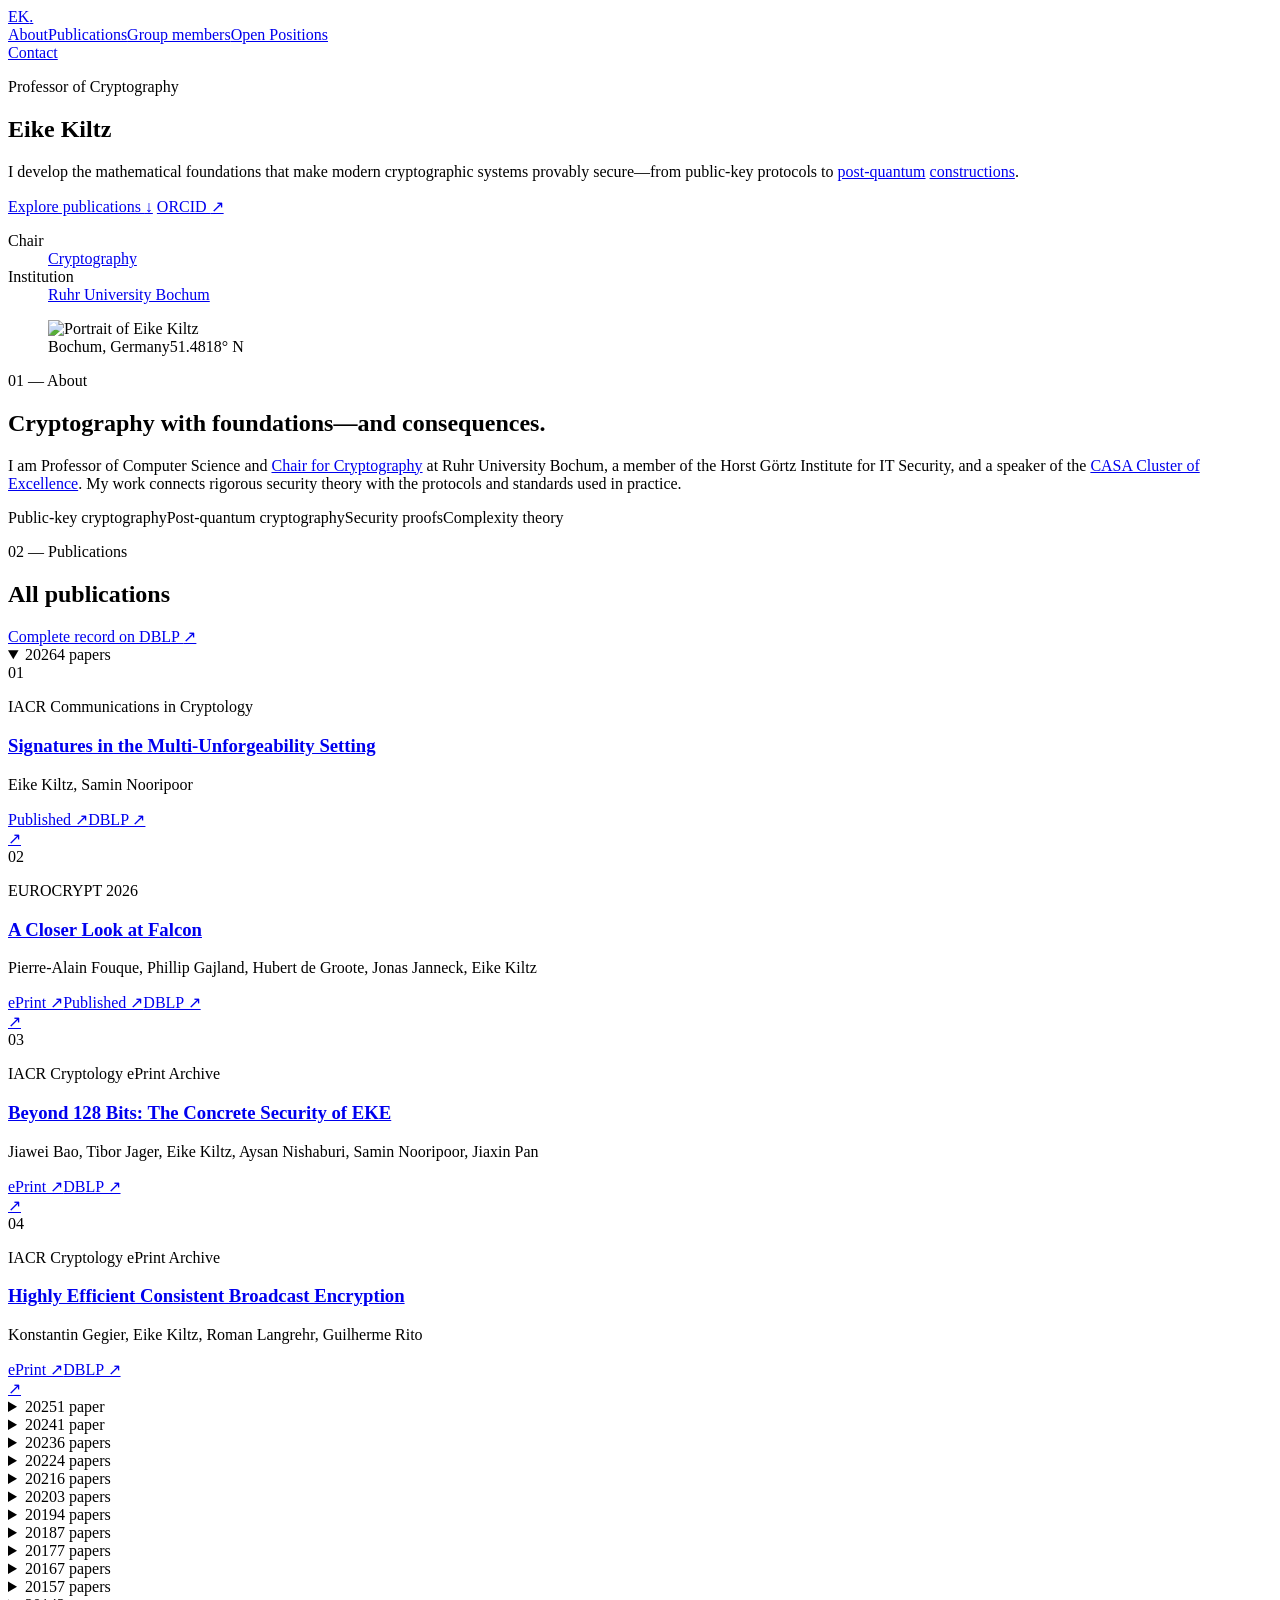
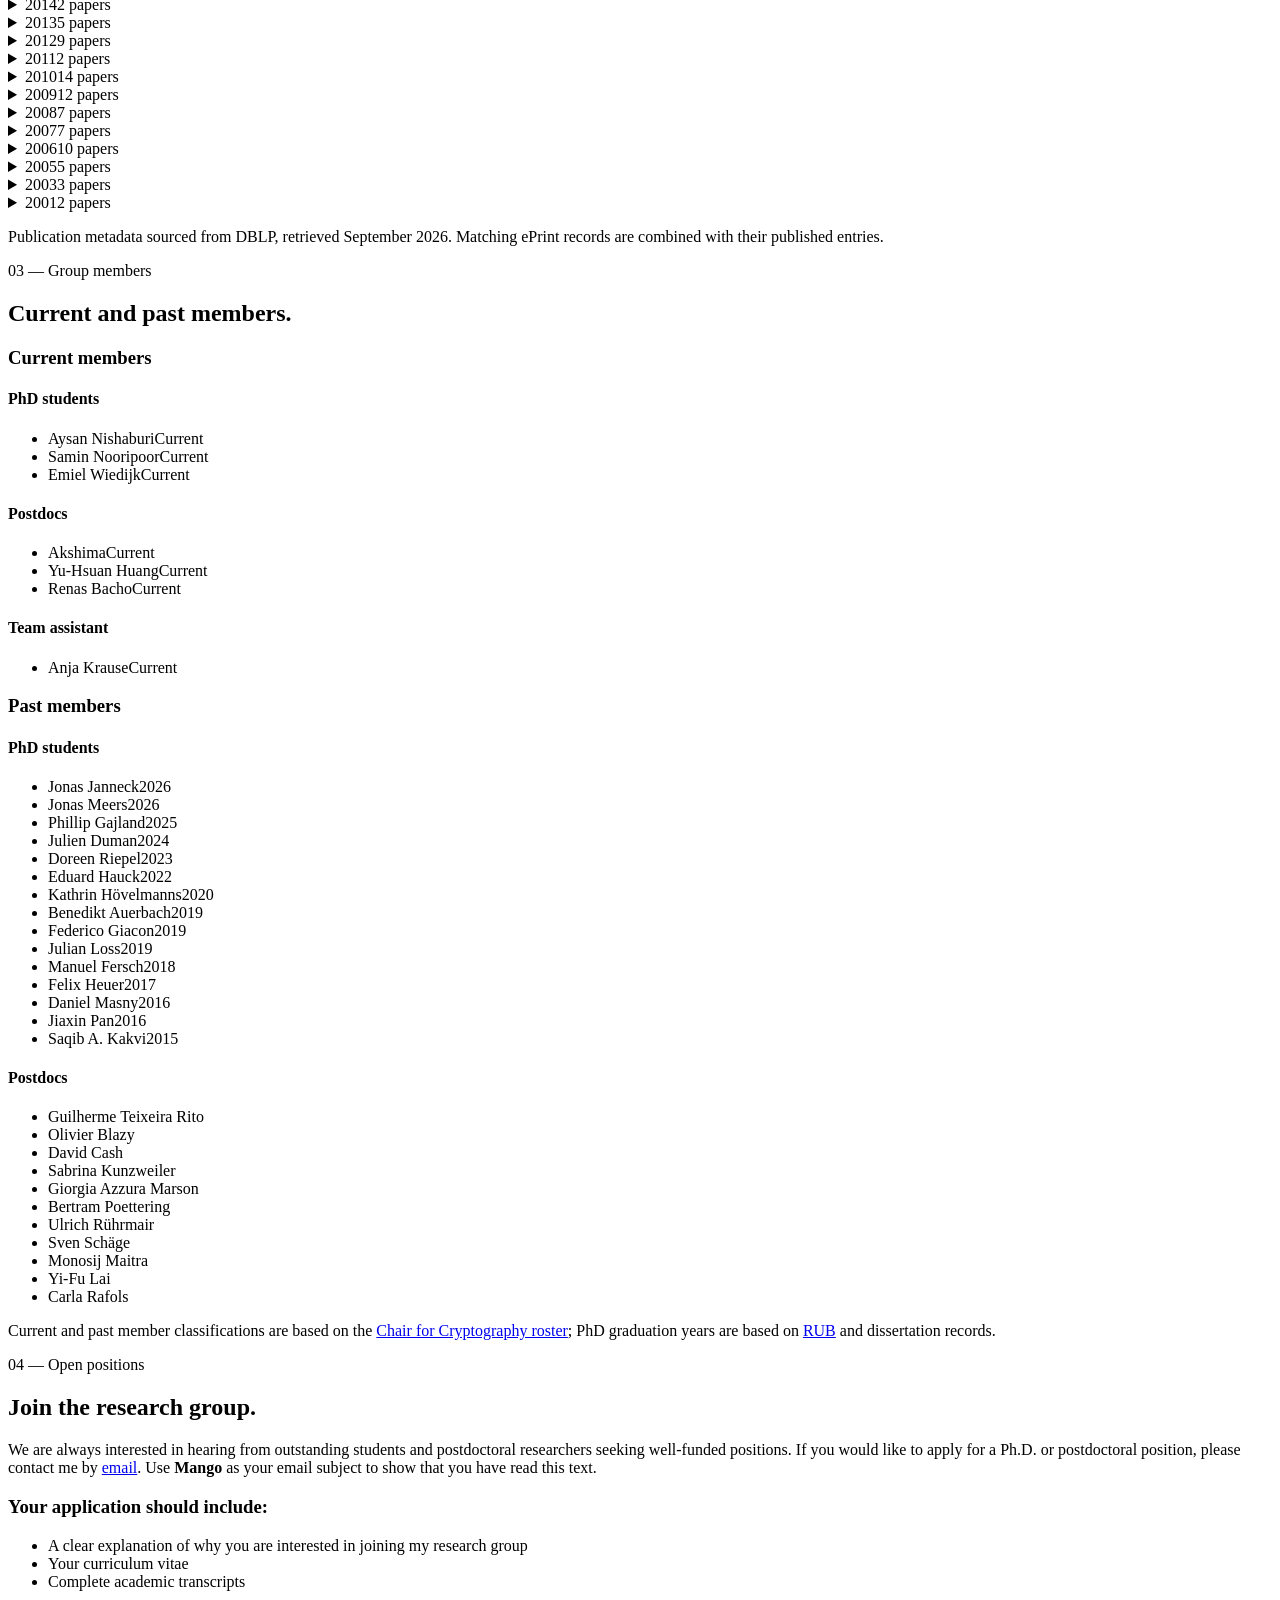
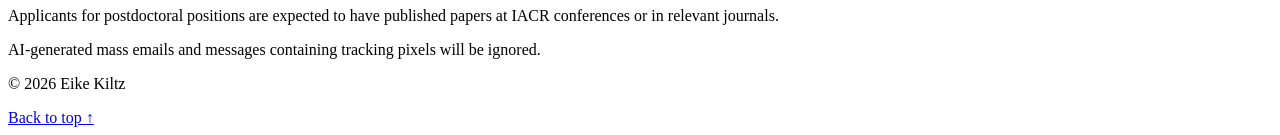
==== commit 1ebb23fa: "Remove DBLP author disambiguation suffixes" ====
--- a/layouts/home.html
+++ b/layouts/home.html
@@ -65,7 +65,7 @@
           <div class="publication-year-list">
             <article class="publication"><div class="publication-number">01</div><div><p class="publication-meta">IACR Communications in Cryptology</p><h3><a href="https://doi.org/10.62056/a3c0l5w4e-" target="_blank" rel="noreferrer">Signatures in the Multi-Unforgeability Setting</a></h3><p class="publication-authors">Eike Kiltz, Samin Nooripoor</p><div class="publication-links"><a href="https://doi.org/10.62056/a3c0l5w4e-" target="_blank" rel="noreferrer">Published ↗</a><a href="https://dblp.org/rec/journals/cic/KiltzN26" target="_blank" rel="noreferrer">DBLP ↗</a></div></div><a class="paper-arrow" href="https://doi.org/10.62056/a3c0l5w4e-" target="_blank" rel="noreferrer" aria-label="Open Signatures in the Multi-Unforgeability Setting">↗</a></article>
             <article class="publication"><div class="publication-number">02</div><div><p class="publication-meta">EUROCRYPT 2026</p><h3><a href="https://doi.org/10.1007/978-3-032-25327-9_1" target="_blank" rel="noreferrer">A Closer Look at Falcon</a></h3><p class="publication-authors">Pierre-Alain Fouque, Phillip Gajland, Hubert de Groote, Jonas Janneck, Eike Kiltz</p><div class="publication-links"><a href="https://eprint.iacr.org/2024/1769" target="_blank" rel="noreferrer">ePrint ↗</a><a href="https://doi.org/10.1007/978-3-032-25327-9_1" target="_blank" rel="noreferrer">Published ↗</a><a href="https://dblp.org/rec/conf/eurocrypt/FouqueGGJK26" target="_blank" rel="noreferrer">DBLP ↗</a></div></div><a class="paper-arrow" href="https://doi.org/10.1007/978-3-032-25327-9_1" target="_blank" rel="noreferrer" aria-label="Open A Closer Look at Falcon">↗</a></article>
-            <article class="publication"><div class="publication-number">03</div><div><p class="publication-meta">IACR Cryptology ePrint Archive</p><h3><a href="https://eprint.iacr.org/2026/1053" target="_blank" rel="noreferrer">Beyond 128 Bits: The Concrete Security of EKE</a></h3><p class="publication-authors">Jiawei Bao, Tibor Jager, Eike Kiltz, Aysan Nishaburi, Samin Nooripoor, Jiaxin Pan 0001</p><div class="publication-links"><a href="https://eprint.iacr.org/2026/1053" target="_blank" rel="noreferrer">ePrint ↗</a><a href="https://dblp.org/rec/journals/iacr/BaoJKNNP26" target="_blank" rel="noreferrer">DBLP ↗</a></div></div><a class="paper-arrow" href="https://eprint.iacr.org/2026/1053" target="_blank" rel="noreferrer" aria-label="Open Beyond 128 Bits: The Concrete Security of EKE">↗</a></article>
+            <article class="publication"><div class="publication-number">03</div><div><p class="publication-meta">IACR Cryptology ePrint Archive</p><h3><a href="https://eprint.iacr.org/2026/1053" target="_blank" rel="noreferrer">Beyond 128 Bits: The Concrete Security of EKE</a></h3><p class="publication-authors">Jiawei Bao, Tibor Jager, Eike Kiltz, Aysan Nishaburi, Samin Nooripoor, Jiaxin Pan</p><div class="publication-links"><a href="https://eprint.iacr.org/2026/1053" target="_blank" rel="noreferrer">ePrint ↗</a><a href="https://dblp.org/rec/journals/iacr/BaoJKNNP26" target="_blank" rel="noreferrer">DBLP ↗</a></div></div><a class="paper-arrow" href="https://eprint.iacr.org/2026/1053" target="_blank" rel="noreferrer" aria-label="Open Beyond 128 Bits: The Concrete Security of EKE">↗</a></article>
             <article class="publication"><div class="publication-number">04</div><div><p class="publication-meta">IACR Cryptology ePrint Archive</p><h3><a href="https://eprint.iacr.org/2026/1428" target="_blank" rel="noreferrer">Highly Efficient Consistent Broadcast Encryption</a></h3><p class="publication-authors">Konstantin Gegier, Eike Kiltz, Roman Langrehr, Guilherme Rito</p><div class="publication-links"><a href="https://eprint.iacr.org/2026/1428" target="_blank" rel="noreferrer">ePrint ↗</a><a href="https://dblp.org/rec/journals/iacr/GegierKLR26" target="_blank" rel="noreferrer">DBLP ↗</a></div></div><a class="paper-arrow" href="https://eprint.iacr.org/2026/1428" target="_blank" rel="noreferrer" aria-label="Open Highly Efficient Consistent Broadcast Encryption">↗</a></article>
           </div>
         </details>
@@ -84,9 +84,9 @@
         <details class="publication-year">
           <summary><span class="year-title">2023</span><span class="year-count">6 papers</span><span class="year-toggle" aria-hidden="true"></span></summary>
           <div class="publication-year-list">
-            <article class="publication"><div class="publication-number">07</div><div><p class="publication-meta">ASIACRYPT 2023</p><h3><a href="https://doi.org/10.1007/978-981-99-8736-8_11" target="_blank" rel="noreferrer">The Pre-Shared Key Modes of HPKE</a></h3><p class="publication-authors">Joël Alwen, Jonas Janneck, Eike Kiltz, Benjamin Lipp 0001</p><div class="publication-links"><a href="https://eprint.iacr.org/2023/1480" target="_blank" rel="noreferrer">ePrint ↗</a><a href="https://doi.org/10.1007/978-981-99-8736-8_11" target="_blank" rel="noreferrer">Published ↗</a><a href="https://dblp.org/rec/conf/asiacrypt/AlwenJKL23" target="_blank" rel="noreferrer">DBLP ↗</a></div></div><a class="paper-arrow" href="https://doi.org/10.1007/978-981-99-8736-8_11" target="_blank" rel="noreferrer" aria-label="Open The Pre-Shared Key Modes of HPKE">↗</a></article>
+            <article class="publication"><div class="publication-number">07</div><div><p class="publication-meta">ASIACRYPT 2023</p><h3><a href="https://doi.org/10.1007/978-981-99-8736-8_11" target="_blank" rel="noreferrer">The Pre-Shared Key Modes of HPKE</a></h3><p class="publication-authors">Joël Alwen, Jonas Janneck, Eike Kiltz, Benjamin Lipp</p><div class="publication-links"><a href="https://eprint.iacr.org/2023/1480" target="_blank" rel="noreferrer">ePrint ↗</a><a href="https://doi.org/10.1007/978-981-99-8736-8_11" target="_blank" rel="noreferrer">Published ↗</a><a href="https://dblp.org/rec/conf/asiacrypt/AlwenJKL23" target="_blank" rel="noreferrer">DBLP ↗</a></div></div><a class="paper-arrow" href="https://doi.org/10.1007/978-981-99-8736-8_11" target="_blank" rel="noreferrer" aria-label="Open The Pre-Shared Key Modes of HPKE">↗</a></article>
             <article class="publication"><div class="publication-number">08</div><div><p class="publication-meta">ACM CCS 2023</p><h3><a href="https://doi.org/10.1145/3576915.3623185" target="_blank" rel="noreferrer">Post-Quantum Multi-Recipient Public Key Encryption</a></h3><p class="publication-authors">Joël Alwen, Dominik Hartmann, Eike Kiltz, Marta Mularczyk, Peter Schwabe</p><div class="publication-links"><a href="https://eprint.iacr.org/2022/1046" target="_blank" rel="noreferrer">ePrint ↗</a><a href="https://doi.org/10.1145/3576915.3623185" target="_blank" rel="noreferrer">Published ↗</a><a href="https://dblp.org/rec/conf/ccs/AlwenHKMS23" target="_blank" rel="noreferrer">DBLP ↗</a></div></div><a class="paper-arrow" href="https://doi.org/10.1145/3576915.3623185" target="_blank" rel="noreferrer" aria-label="Open Post-Quantum Multi-Recipient Public Key Encryption">↗</a></article>
-            <article class="publication"><div class="publication-number">09</div><div><p class="publication-meta">CT-RSA 2023</p><h3><a href="https://doi.org/10.1007/978-3-031-30872-7_25" target="_blank" rel="noreferrer">Multi-user CDH Problems and the Concrete Security of NAXOS and HMQV</a></h3><p class="publication-authors">Eike Kiltz, Jiaxin Pan 0001, Doreen Riepel, Magnus Ringerud</p><div class="publication-links"><a href="https://eprint.iacr.org/2023/115" target="_blank" rel="noreferrer">ePrint ↗</a><a href="https://doi.org/10.1007/978-3-031-30872-7_25" target="_blank" rel="noreferrer">Published ↗</a><a href="https://dblp.org/rec/conf/ctrsa/KiltzPRR23" target="_blank" rel="noreferrer">DBLP ↗</a></div></div><a class="paper-arrow" href="https://doi.org/10.1007/978-3-031-30872-7_25" target="_blank" rel="noreferrer" aria-label="Open Multi-user CDH Problems and the Concrete Security of NAXOS and HMQV">↗</a></article>
+            <article class="publication"><div class="publication-number">09</div><div><p class="publication-meta">CT-RSA 2023</p><h3><a href="https://doi.org/10.1007/978-3-031-30872-7_25" target="_blank" rel="noreferrer">Multi-user CDH Problems and the Concrete Security of NAXOS and HMQV</a></h3><p class="publication-authors">Eike Kiltz, Jiaxin Pan, Doreen Riepel, Magnus Ringerud</p><div class="publication-links"><a href="https://eprint.iacr.org/2023/115" target="_blank" rel="noreferrer">ePrint ↗</a><a href="https://doi.org/10.1007/978-3-031-30872-7_25" target="_blank" rel="noreferrer">Published ↗</a><a href="https://dblp.org/rec/conf/ctrsa/KiltzPRR23" target="_blank" rel="noreferrer">DBLP ↗</a></div></div><a class="paper-arrow" href="https://doi.org/10.1007/978-3-031-30872-7_25" target="_blank" rel="noreferrer" aria-label="Open Multi-user CDH Problems and the Concrete Security of NAXOS and HMQV">↗</a></article>
             <article class="publication"><div class="publication-number">10</div><div><p class="publication-meta">Public-Key Cryptography 2023</p><h3><a href="https://doi.org/10.1007/978-3-031-31368-4_3" target="_blank" rel="noreferrer">A Thorough Treatment of Highly-Efficient NTRU Instantiations</a></h3><p class="publication-authors">Julien Duman, Kathrin Hövelmanns, Eike Kiltz, Vadim Lyubashevsky, Gregor Seiler, Dominique Unruh</p><div class="publication-links"><a href="https://eprint.iacr.org/2021/1352" target="_blank" rel="noreferrer">ePrint ↗</a><a href="https://doi.org/10.1007/978-3-031-31368-4_3" target="_blank" rel="noreferrer">Published ↗</a><a href="https://dblp.org/rec/conf/pkc/DumanHKLSU23" target="_blank" rel="noreferrer">DBLP ↗</a></div></div><a class="paper-arrow" href="https://doi.org/10.1007/978-3-031-31368-4_3" target="_blank" rel="noreferrer" aria-label="Open A Thorough Treatment of Highly-Efficient NTRU Instantiations">↗</a></article>
             <article class="publication"><div class="publication-number">11</div><div><p class="publication-meta">Public-Key Cryptography 2023</p><h3><a href="https://doi.org/10.1007/978-3-031-31368-4_15" target="_blank" rel="noreferrer">Generic Models for Group Actions</a></h3><p class="publication-authors">Julien Duman, Dominik Hartmann, Eike Kiltz, Sabrina Kunzweiler, Jonas Lehmann, Doreen Riepel</p><div class="publication-links"><a href="https://eprint.iacr.org/2023/186" target="_blank" rel="noreferrer">ePrint ↗</a><a href="https://doi.org/10.1007/978-3-031-31368-4_15" target="_blank" rel="noreferrer">Published ↗</a><a href="https://dblp.org/rec/conf/pkc/DumanHKKLR23" target="_blank" rel="noreferrer">DBLP ↗</a></div></div><a class="paper-arrow" href="https://doi.org/10.1007/978-3-031-31368-4_15" target="_blank" rel="noreferrer" aria-label="Open Generic Models for Group Actions">↗</a></article>
             <article class="publication"><div class="publication-number">12</div><div><p class="publication-meta">TCC 2023</p><h3><a href="https://doi.org/10.1007/978-3-031-48624-1_11" target="_blank" rel="noreferrer">Limits in the Provable Security of ECDSA Signatures</a></h3><p class="publication-authors">Dominik Hartmann, Eike Kiltz</p><div class="publication-links"><a href="https://eprint.iacr.org/2023/914" target="_blank" rel="noreferrer">ePrint ↗</a><a href="https://doi.org/10.1007/978-3-031-48624-1_11" target="_blank" rel="noreferrer">Published ↗</a><a href="https://dblp.org/rec/conf/tcc/HartmannK23" target="_blank" rel="noreferrer">DBLP ↗</a></div></div><a class="paper-arrow" href="https://doi.org/10.1007/978-3-031-48624-1_11" target="_blank" rel="noreferrer" aria-label="Open Limits in the Provable Security of ECDSA Signatures">↗</a></article>
@@ -105,8 +105,8 @@
           <summary><span class="year-title">2021</span><span class="year-count">6 papers</span><span class="year-toggle" aria-hidden="true"></span></summary>
           <div class="publication-year-list">
             <article class="publication"><div class="publication-number">17</div><div><p class="publication-meta">ACM CCS 2021</p><h3><a href="https://doi.org/10.1145/3460120.3484819" target="_blank" rel="noreferrer">Faster Lattice-Based KEMs via a Generic Fujisaki-Okamoto Transform Using Prefix Hashing</a></h3><p class="publication-authors">Julien Duman, Kathrin Hövelmanns, Eike Kiltz, Vadim Lyubashevsky, Gregor Seiler</p><div class="publication-links"><a href="https://eprint.iacr.org/2021/1351" target="_blank" rel="noreferrer">ePrint ↗</a><a href="https://doi.org/10.1145/3460120.3484819" target="_blank" rel="noreferrer">Published ↗</a><a href="https://dblp.org/rec/conf/ccs/DumanHKLS21" target="_blank" rel="noreferrer">DBLP ↗</a></div></div><a class="paper-arrow" href="https://doi.org/10.1145/3460120.3484819" target="_blank" rel="noreferrer" aria-label="Open Faster Lattice-Based KEMs via a Generic Fujisaki-Okamoto Transform Using Prefix Hashing">↗</a></article>
-            <article class="publication"><div class="publication-number">18</div><div><p class="publication-meta">CRYPTO 2021</p><h3><a href="https://doi.org/10.1007/978-3-030-84259-8_23" target="_blank" rel="noreferrer">Authenticated Key Exchange and Signatures with Tight Security in the Standard Model</a></h3><p class="publication-authors">Shuai Han 0001, Tibor Jager, Eike Kiltz, Shengli Liu 0001, Jiaxin Pan 0001, Doreen Riepel, Sven Schäge</p><div class="publication-links"><a href="https://eprint.iacr.org/2021/863" target="_blank" rel="noreferrer">ePrint ↗</a><a href="https://doi.org/10.1007/978-3-030-84259-8_23" target="_blank" rel="noreferrer">Published ↗</a><a href="https://dblp.org/rec/conf/crypto/HanJKLPRS21" target="_blank" rel="noreferrer">DBLP ↗</a></div></div><a class="paper-arrow" href="https://doi.org/10.1007/978-3-030-84259-8_23" target="_blank" rel="noreferrer" aria-label="Open Authenticated Key Exchange and Signatures with Tight Security in the Standard Model">↗</a></article>
-            <article class="publication"><div class="publication-number">19</div><div><p class="publication-meta">EUROCRYPT 2021</p><h3><a href="https://doi.org/10.1007/978-3-030-77870-5_4" target="_blank" rel="noreferrer">Analysing the HPKE Standard</a></h3><p class="publication-authors">Joël Alwen, Bruno Blanchet, Eduard Hauck, Eike Kiltz, Benjamin Lipp 0001, Doreen Riepel</p><div class="publication-links"><a href="https://eprint.iacr.org/2020/1499" target="_blank" rel="noreferrer">ePrint ↗</a><a href="https://doi.org/10.1007/978-3-030-77870-5_4" target="_blank" rel="noreferrer">Published ↗</a><a href="https://dblp.org/rec/conf/eurocrypt/AlwenBHKLR21" target="_blank" rel="noreferrer">DBLP ↗</a></div></div><a class="paper-arrow" href="https://doi.org/10.1007/978-3-030-77870-5_4" target="_blank" rel="noreferrer" aria-label="Open Analysing the HPKE Standard">↗</a></article>
+            <article class="publication"><div class="publication-number">18</div><div><p class="publication-meta">CRYPTO 2021</p><h3><a href="https://doi.org/10.1007/978-3-030-84259-8_23" target="_blank" rel="noreferrer">Authenticated Key Exchange and Signatures with Tight Security in the Standard Model</a></h3><p class="publication-authors">Shuai Han, Tibor Jager, Eike Kiltz, Shengli Liu, Jiaxin Pan, Doreen Riepel, Sven Schäge</p><div class="publication-links"><a href="https://eprint.iacr.org/2021/863" target="_blank" rel="noreferrer">ePrint ↗</a><a href="https://doi.org/10.1007/978-3-030-84259-8_23" target="_blank" rel="noreferrer">Published ↗</a><a href="https://dblp.org/rec/conf/crypto/HanJKLPRS21" target="_blank" rel="noreferrer">DBLP ↗</a></div></div><a class="paper-arrow" href="https://doi.org/10.1007/978-3-030-84259-8_23" target="_blank" rel="noreferrer" aria-label="Open Authenticated Key Exchange and Signatures with Tight Security in the Standard Model">↗</a></article>
+            <article class="publication"><div class="publication-number">19</div><div><p class="publication-meta">EUROCRYPT 2021</p><h3><a href="https://doi.org/10.1007/978-3-030-77870-5_4" target="_blank" rel="noreferrer">Analysing the HPKE Standard</a></h3><p class="publication-authors">Joël Alwen, Bruno Blanchet, Eduard Hauck, Eike Kiltz, Benjamin Lipp, Doreen Riepel</p><div class="publication-links"><a href="https://eprint.iacr.org/2020/1499" target="_blank" rel="noreferrer">ePrint ↗</a><a href="https://doi.org/10.1007/978-3-030-77870-5_4" target="_blank" rel="noreferrer">Published ↗</a><a href="https://dblp.org/rec/conf/eurocrypt/AlwenBHKLR21" target="_blank" rel="noreferrer">DBLP ↗</a></div></div><a class="paper-arrow" href="https://doi.org/10.1007/978-3-030-77870-5_4" target="_blank" rel="noreferrer" aria-label="Open Analysing the HPKE Standard">↗</a></article>
             <article class="publication"><div class="publication-number">20</div><div><p class="publication-meta">EUROCRYPT 2021</p><h3><a href="https://doi.org/10.1007/978-3-030-77870-5_5" target="_blank" rel="noreferrer">Tightly-Secure Authenticated Key Exchange, Revisited</a></h3><p class="publication-authors">Tibor Jager, Eike Kiltz, Doreen Riepel, Sven Schäge</p><div class="publication-links"><a href="https://eprint.iacr.org/2020/1279" target="_blank" rel="noreferrer">ePrint ↗</a><a href="https://doi.org/10.1007/978-3-030-77870-5_5" target="_blank" rel="noreferrer">Published ↗</a><a href="https://dblp.org/rec/conf/eurocrypt/JagerKRS21" target="_blank" rel="noreferrer">DBLP ↗</a></div></div><a class="paper-arrow" href="https://doi.org/10.1007/978-3-030-77870-5_5" target="_blank" rel="noreferrer" aria-label="Open Tightly-Secure Authenticated Key Exchange, Revisited">↗</a></article>
             <article class="publication"><div class="publication-number">21</div><div><p class="publication-meta">TCC 2021</p><h3><a href="https://doi.org/10.1007/978-3-030-90456-2_11" target="_blank" rel="noreferrer">On the Impossibility of Purely Algebraic Signatures</a></h3><p class="publication-authors">Nico Döttling, Dominik Hartmann, Dennis Hofheinz, Eike Kiltz, Sven Schäge, Bogdan Ursu</p><div class="publication-links"><a href="https://doi.org/10.1007/978-3-030-90456-2_11" target="_blank" rel="noreferrer">Published ↗</a><a href="https://dblp.org/rec/conf/tcc/DottlingHHKSU21" target="_blank" rel="noreferrer">DBLP ↗</a></div></div><a class="paper-arrow" href="https://doi.org/10.1007/978-3-030-90456-2_11" target="_blank" rel="noreferrer" aria-label="Open On the Impossibility of Purely Algebraic Signatures">↗</a></article>
             <article class="publication"><div class="publication-number">22</div><div><p class="publication-meta">IACR Cryptology ePrint Archive</p><h3><a href="https://eprint.iacr.org/2021/738" target="_blank" rel="noreferrer">On the Impossibility of Short Algebraic Signatures</a></h3><p class="publication-authors">Nico Döttling, Dominik Hartmann, Dennis Hofheinz, Eike Kiltz, Sven Schäge, Bogdan Ursu</p><div class="publication-links"><a href="https://eprint.iacr.org/2021/738" target="_blank" rel="noreferrer">ePrint ↗</a><a href="https://dblp.org/rec/journals/iacr/DottlingHHKSU21" target="_blank" rel="noreferrer">DBLP ↗</a></div></div><a class="paper-arrow" href="https://eprint.iacr.org/2021/738" target="_blank" rel="noreferrer" aria-label="Open On the Impossibility of Short Algebraic Signatures">↗</a></article>
@@ -115,7 +115,7 @@
         <details class="publication-year">
           <summary><span class="year-title">2020</span><span class="year-count">3 papers</span><span class="year-toggle" aria-hidden="true"></span></summary>
           <div class="publication-year-list">
-            <article class="publication"><div class="publication-number">23</div><div><p class="publication-meta">CRYPTO 2020</p><h3><a href="https://doi.org/10.1007/978-3-030-56880-1_18" target="_blank" rel="noreferrer">Lattice-Based Blind Signatures, Revisited</a></h3><p class="publication-authors">Eduard Hauck, Eike Kiltz, Julian Loss, Ngoc Khanh Nguyen 0001</p><div class="publication-links"><a href="https://eprint.iacr.org/2020/769" target="_blank" rel="noreferrer">ePrint ↗</a><a href="https://doi.org/10.1007/978-3-030-56880-1_18" target="_blank" rel="noreferrer">Published ↗</a><a href="https://dblp.org/rec/conf/crypto/HauckKL020" target="_blank" rel="noreferrer">DBLP ↗</a></div></div><a class="paper-arrow" href="https://doi.org/10.1007/978-3-030-56880-1_18" target="_blank" rel="noreferrer" aria-label="Open Lattice-Based Blind Signatures, Revisited">↗</a></article>
+            <article class="publication"><div class="publication-number">23</div><div><p class="publication-meta">CRYPTO 2020</p><h3><a href="https://doi.org/10.1007/978-3-030-56880-1_18" target="_blank" rel="noreferrer">Lattice-Based Blind Signatures, Revisited</a></h3><p class="publication-authors">Eduard Hauck, Eike Kiltz, Julian Loss, Ngoc Khanh Nguyen</p><div class="publication-links"><a href="https://eprint.iacr.org/2020/769" target="_blank" rel="noreferrer">ePrint ↗</a><a href="https://doi.org/10.1007/978-3-030-56880-1_18" target="_blank" rel="noreferrer">Published ↗</a><a href="https://dblp.org/rec/conf/crypto/HauckKL020" target="_blank" rel="noreferrer">DBLP ↗</a></div></div><a class="paper-arrow" href="https://doi.org/10.1007/978-3-030-56880-1_18" target="_blank" rel="noreferrer" aria-label="Open Lattice-Based Blind Signatures, Revisited">↗</a></article>
             <article class="publication"><div class="publication-number">24</div><div><p class="publication-meta">EUROCRYPT 2020</p><h3><a href="https://doi.org/10.1007/978-3-030-45727-3_16" target="_blank" rel="noreferrer">Everybody&#x27;s a Target: Scalability in Public-Key Encryption</a></h3><p class="publication-authors">Benedikt Auerbach, Federico Giacon, Eike Kiltz</p><div class="publication-links"><a href="https://eprint.iacr.org/2019/364" target="_blank" rel="noreferrer">ePrint ↗</a><a href="https://doi.org/10.1007/978-3-030-45727-3_16" target="_blank" rel="noreferrer">Published ↗</a><a href="https://dblp.org/rec/conf/eurocrypt/AuerbachGK20" target="_blank" rel="noreferrer">DBLP ↗</a></div></div><a class="paper-arrow" href="https://doi.org/10.1007/978-3-030-45727-3_16" target="_blank" rel="noreferrer" aria-label="Open Everybody&#x27;s a Target: Scalability in Public-Key Encryption">↗</a></article>
             <article class="publication"><div class="publication-number">25</div><div><p class="publication-meta">Public-Key Cryptography 2020</p><h3><a href="https://doi.org/10.1007/978-3-030-45388-6_14" target="_blank" rel="noreferrer">Generic Authenticated Key Exchange in the Quantum Random Oracle Model</a></h3><p class="publication-authors">Kathrin Hövelmanns, Eike Kiltz, Sven Schäge, Dominique Unruh</p><div class="publication-links"><a href="https://eprint.iacr.org/2018/928" target="_blank" rel="noreferrer">ePrint ↗</a><a href="https://doi.org/10.1007/978-3-030-45388-6_14" target="_blank" rel="noreferrer">Published ↗</a><a href="https://dblp.org/rec/conf/pkc/HovelmannsKSU20" target="_blank" rel="noreferrer">DBLP ↗</a></div></div><a class="paper-arrow" href="https://doi.org/10.1007/978-3-030-45388-6_14" target="_blank" rel="noreferrer" aria-label="Open Generic Authenticated Key Exchange in the Quantum Random Oracle Model">↗</a></article>
           </div>
@@ -145,9 +145,9 @@
           <summary><span class="year-title">2017</span><span class="year-count">7 papers</span><span class="year-toggle" aria-hidden="true"></span></summary>
           <div class="publication-year-list">
             <article class="publication"><div class="publication-number">37</div><div><p class="publication-meta">Journal of Cryptology</p><h3><a href="https://doi.org/10.1007/s00145-015-9220-6" target="_blank" rel="noreferrer">An Algebraic Framework for Diffie-Hellman Assumptions</a></h3><p class="publication-authors">Alex Escala, Gottfried Herold, Eike Kiltz, Carla Ràfols, Jorge Luis Villar</p><div class="publication-links"><a href="https://eprint.iacr.org/2013/377" target="_blank" rel="noreferrer">ePrint ↗</a><a href="https://doi.org/10.1007/s00145-015-9220-6" target="_blank" rel="noreferrer">Published ↗</a><a href="https://dblp.org/rec/journals/joc/EscalaHKRV17" target="_blank" rel="noreferrer">DBLP ↗</a></div></div><a class="paper-arrow" href="https://doi.org/10.1007/s00145-015-9220-6" target="_blank" rel="noreferrer" aria-label="Open An Algebraic Framework for Diffie-Hellman Assumptions">↗</a></article>
-            <article class="publication"><div class="publication-number">38</div><div><p class="publication-meta">Journal of Cryptology</p><h3><a href="https://doi.org/10.1007/s00145-016-9238-4" target="_blank" rel="noreferrer">Instantiability of RSA-OAEP Under Chosen-Plaintext Attack</a></h3><p class="publication-authors">Eike Kiltz, Adam O&#x27;Neill, Adam D. Smith 0001</p><div class="publication-links"><a href="https://eprint.iacr.org/2011/559" target="_blank" rel="noreferrer">ePrint ↗</a><a href="https://doi.org/10.1007/s00145-016-9238-4" target="_blank" rel="noreferrer">Published ↗</a><a href="https://dblp.org/rec/journals/joc/KiltzOS17" target="_blank" rel="noreferrer">DBLP ↗</a></div></div><a class="paper-arrow" href="https://doi.org/10.1007/s00145-016-9238-4" target="_blank" rel="noreferrer" aria-label="Open Instantiability of RSA-OAEP Under Chosen-Plaintext Attack">↗</a></article>
-            <article class="publication"><div class="publication-number">39</div><div><p class="publication-meta">Journal of Cryptology</p><h3><a href="https://doi.org/10.1007/s00145-016-9247-3" target="_blank" rel="noreferrer">Efficient Authentication from Hard Learning Problems</a></h3><p class="publication-authors">Eike Kiltz, Krzysztof Pietrzak, Daniele Venturi 0001, David Cash, Abhishek Jain 0002</p><div class="publication-links"><a href="https://doi.org/10.1007/s00145-016-9247-3" target="_blank" rel="noreferrer">Published ↗</a><a href="https://dblp.org/rec/journals/joc/KiltzPVCJ17" target="_blank" rel="noreferrer">DBLP ↗</a></div></div><a class="paper-arrow" href="https://doi.org/10.1007/s00145-016-9247-3" target="_blank" rel="noreferrer" aria-label="Open Efficient Authentication from Hard Learning Problems">↗</a></article>
-            <article class="publication"><div class="publication-number">40</div><div><p class="publication-meta">ASIACRYPT 2017</p><h3><a href="https://doi.org/10.1007/978-3-319-70700-6_3" target="_blank" rel="noreferrer">Tightly-Secure Signatures from Five-Move Identification Protocols</a></h3><p class="publication-authors">Eike Kiltz, Julian Loss, Jiaxin Pan 0001</p><div class="publication-links"><a href="https://eprint.iacr.org/2017/870" target="_blank" rel="noreferrer">ePrint ↗</a><a href="https://doi.org/10.1007/978-3-319-70700-6_3" target="_blank" rel="noreferrer">Published ↗</a><a href="https://dblp.org/rec/conf/asiacrypt/KiltzLP17" target="_blank" rel="noreferrer">DBLP ↗</a></div></div><a class="paper-arrow" href="https://doi.org/10.1007/978-3-319-70700-6_3" target="_blank" rel="noreferrer" aria-label="Open Tightly-Secure Signatures from Five-Move Identification Protocols">↗</a></article>
+            <article class="publication"><div class="publication-number">38</div><div><p class="publication-meta">Journal of Cryptology</p><h3><a href="https://doi.org/10.1007/s00145-016-9238-4" target="_blank" rel="noreferrer">Instantiability of RSA-OAEP Under Chosen-Plaintext Attack</a></h3><p class="publication-authors">Eike Kiltz, Adam O&#x27;Neill, Adam D. Smith</p><div class="publication-links"><a href="https://eprint.iacr.org/2011/559" target="_blank" rel="noreferrer">ePrint ↗</a><a href="https://doi.org/10.1007/s00145-016-9238-4" target="_blank" rel="noreferrer">Published ↗</a><a href="https://dblp.org/rec/journals/joc/KiltzOS17" target="_blank" rel="noreferrer">DBLP ↗</a></div></div><a class="paper-arrow" href="https://doi.org/10.1007/s00145-016-9238-4" target="_blank" rel="noreferrer" aria-label="Open Instantiability of RSA-OAEP Under Chosen-Plaintext Attack">↗</a></article>
+            <article class="publication"><div class="publication-number">39</div><div><p class="publication-meta">Journal of Cryptology</p><h3><a href="https://doi.org/10.1007/s00145-016-9247-3" target="_blank" rel="noreferrer">Efficient Authentication from Hard Learning Problems</a></h3><p class="publication-authors">Eike Kiltz, Krzysztof Pietrzak, Daniele Venturi, David Cash, Abhishek Jain</p><div class="publication-links"><a href="https://doi.org/10.1007/s00145-016-9247-3" target="_blank" rel="noreferrer">Published ↗</a><a href="https://dblp.org/rec/journals/joc/KiltzPVCJ17" target="_blank" rel="noreferrer">DBLP ↗</a></div></div><a class="paper-arrow" href="https://doi.org/10.1007/s00145-016-9247-3" target="_blank" rel="noreferrer" aria-label="Open Efficient Authentication from Hard Learning Problems">↗</a></article>
+            <article class="publication"><div class="publication-number">40</div><div><p class="publication-meta">ASIACRYPT 2017</p><h3><a href="https://doi.org/10.1007/978-3-319-70700-6_3" target="_blank" rel="noreferrer">Tightly-Secure Signatures from Five-Move Identification Protocols</a></h3><p class="publication-authors">Eike Kiltz, Julian Loss, Jiaxin Pan</p><div class="publication-links"><a href="https://eprint.iacr.org/2017/870" target="_blank" rel="noreferrer">ePrint ↗</a><a href="https://doi.org/10.1007/978-3-319-70700-6_3" target="_blank" rel="noreferrer">Published ↗</a><a href="https://dblp.org/rec/conf/asiacrypt/KiltzLP17" target="_blank" rel="noreferrer">DBLP ↗</a></div></div><a class="paper-arrow" href="https://doi.org/10.1007/978-3-319-70700-6_3" target="_blank" rel="noreferrer" aria-label="Open Tightly-Secure Signatures from Five-Move Identification Protocols">↗</a></article>
             <article class="publication"><div class="publication-number">41</div><div><p class="publication-meta">CRYPTO 2017</p><h3><a href="https://doi.org/10.1007/978-3-319-63688-7_4" target="_blank" rel="noreferrer">Memory-Tight Reductions</a></h3><p class="publication-authors">Benedikt Auerbach, David Cash, Manuel Fersch, Eike Kiltz</p><div class="publication-links"><a href="https://eprint.iacr.org/2017/675" target="_blank" rel="noreferrer">ePrint ↗</a><a href="https://doi.org/10.1007/978-3-319-63688-7_4" target="_blank" rel="noreferrer">Published ↗</a><a href="https://dblp.org/rec/conf/crypto/AuerbachCFK17" target="_blank" rel="noreferrer">DBLP ↗</a></div></div><a class="paper-arrow" href="https://doi.org/10.1007/978-3-319-63688-7_4" target="_blank" rel="noreferrer" aria-label="Open Memory-Tight Reductions">↗</a></article>
             <article class="publication"><div class="publication-number">42</div><div><p class="publication-meta">TCC 2017</p><h3><a href="https://doi.org/10.1007/978-3-319-70500-2_12" target="_blank" rel="noreferrer">A Modular Analysis of the Fujisaki-Okamoto Transformation</a></h3><p class="publication-authors">Dennis Hofheinz, Kathrin Hövelmanns, Eike Kiltz</p><div class="publication-links"><a href="https://eprint.iacr.org/2017/604" target="_blank" rel="noreferrer">ePrint ↗</a><a href="https://doi.org/10.1007/978-3-319-70500-2_12" target="_blank" rel="noreferrer">Published ↗</a><a href="https://dblp.org/rec/conf/tcc/HofheinzHK17" target="_blank" rel="noreferrer">DBLP ↗</a></div></div><a class="paper-arrow" href="https://doi.org/10.1007/978-3-319-70500-2_12" target="_blank" rel="noreferrer" aria-label="Open A Modular Analysis of the Fujisaki-Okamoto Transformation">↗</a></article>
             <article class="publication"><div class="publication-number">43</div><div><p class="publication-meta">TCC 2017</p><h3><a href="https://doi.org/10.1007/978-3-319-70503-3_17" target="_blank" rel="noreferrer">On the One-Per-Message Unforgeability of (EC)DSA and Its Variants</a></h3><p class="publication-authors">Manuel Fersch, Eike Kiltz, Bertram Poettering</p><div class="publication-links"><a href="https://eprint.iacr.org/2017/890" target="_blank" rel="noreferrer">ePrint ↗</a><a href="https://doi.org/10.1007/978-3-319-70503-3_17" target="_blank" rel="noreferrer">Published ↗</a><a href="https://dblp.org/rec/conf/tcc/FerschKP17" target="_blank" rel="noreferrer">DBLP ↗</a></div></div><a class="paper-arrow" href="https://doi.org/10.1007/978-3-319-70503-3_17" target="_blank" rel="noreferrer" aria-label="Open On the One-Per-Message Unforgeability of (EC)DSA and Its Variants">↗</a></article>
@@ -158,7 +158,7 @@
           <div class="publication-year-list">
             <article class="publication"><div class="publication-number">44</div><div><p class="publication-meta">IET Inf. Secur.</p><h3><a href="https://doi.org/10.1049/iet-ifs.2015.0507" target="_blank" rel="noreferrer">Selective opening security of practical public-key encryption schemes</a></h3><p class="publication-authors">Felix Heuer, Tibor Jager, Sven Schäge, Eike Kiltz</p><div class="publication-links"><a href="https://doi.org/10.1049/iet-ifs.2015.0507" target="_blank" rel="noreferrer">Published ↗</a><a href="https://dblp.org/rec/journals/iet-ifs/HeuerJSK16" target="_blank" rel="noreferrer">DBLP ↗</a></div></div><a class="paper-arrow" href="https://doi.org/10.1049/iet-ifs.2015.0507" target="_blank" rel="noreferrer" aria-label="Open Selective opening security of practical public-key encryption schemes">↗</a></article>
             <article class="publication"><div class="publication-number">45</div><div><p class="publication-meta">ACM CCS 2016</p><h3><a href="https://doi.org/10.1145/2976749.2978413" target="_blank" rel="noreferrer">On the Provable Security of (EC)DSA Signatures</a></h3><p class="publication-authors">Manuel Fersch, Eike Kiltz, Bertram Poettering</p><div class="publication-links"><a href="https://doi.org/10.1145/2976749.2978413" target="_blank" rel="noreferrer">Published ↗</a><a href="https://dblp.org/rec/conf/ccs/FerschKP16" target="_blank" rel="noreferrer">DBLP ↗</a></div></div><a class="paper-arrow" href="https://doi.org/10.1145/2976749.2978413" target="_blank" rel="noreferrer" aria-label="Open On the Provable Security of (EC)DSA Signatures">↗</a></article>
-            <article class="publication"><div class="publication-number">46</div><div><p class="publication-meta">CRYPTO 2016</p><h3><a href="https://doi.org/10.1007/978-3-662-53008-5_2" target="_blank" rel="noreferrer">Optimal Security Proofs for Signatures from Identification Schemes</a></h3><p class="publication-authors">Eike Kiltz, Daniel Masny, Jiaxin Pan 0001</p><div class="publication-links"><a href="https://eprint.iacr.org/2016/191" target="_blank" rel="noreferrer">ePrint ↗</a><a href="https://doi.org/10.1007/978-3-662-53008-5_2" target="_blank" rel="noreferrer">Published ↗</a><a href="https://dblp.org/rec/conf/crypto/KiltzMP16" target="_blank" rel="noreferrer">DBLP ↗</a></div></div><a class="paper-arrow" href="https://doi.org/10.1007/978-3-662-53008-5_2" target="_blank" rel="noreferrer" aria-label="Open Optimal Security Proofs for Signatures from Identification Schemes">↗</a></article>
+            <article class="publication"><div class="publication-number">46</div><div><p class="publication-meta">CRYPTO 2016</p><h3><a href="https://doi.org/10.1007/978-3-662-53008-5_2" target="_blank" rel="noreferrer">Optimal Security Proofs for Signatures from Identification Schemes</a></h3><p class="publication-authors">Eike Kiltz, Daniel Masny, Jiaxin Pan</p><div class="publication-links"><a href="https://eprint.iacr.org/2016/191" target="_blank" rel="noreferrer">ePrint ↗</a><a href="https://doi.org/10.1007/978-3-662-53008-5_2" target="_blank" rel="noreferrer">Published ↗</a><a href="https://dblp.org/rec/conf/crypto/KiltzMP16" target="_blank" rel="noreferrer">DBLP ↗</a></div></div><a class="paper-arrow" href="https://doi.org/10.1007/978-3-662-53008-5_2" target="_blank" rel="noreferrer" aria-label="Open Optimal Security Proofs for Signatures from Identification Schemes">↗</a></article>
             <article class="publication"><div class="publication-number">47</div><div><p class="publication-meta">EUROCRYPT 2016</p><h3><a href="https://doi.org/10.1007/978-3-662-49890-3_1" target="_blank" rel="noreferrer">Tightly CCA-Secure Encryption Without Pairings</a></h3><p class="publication-authors">Romain Gay, Dennis Hofheinz, Eike Kiltz, Hoeteck Wee</p><div class="publication-links"><a href="https://doi.org/10.1007/978-3-662-49890-3_1" target="_blank" rel="noreferrer">Published ↗</a><a href="https://dblp.org/rec/conf/eurocrypt/GayHKW16" target="_blank" rel="noreferrer">DBLP ↗</a></div></div><a class="paper-arrow" href="https://doi.org/10.1007/978-3-662-49890-3_1" target="_blank" rel="noreferrer" aria-label="Open Tightly CCA-Secure Encryption Without Pairings">↗</a></article>
             <article class="publication"><div class="publication-number">48</div><div><p class="publication-meta">TCC 2016</p><h3><a href="https://doi.org/10.1007/978-3-662-49096-9_10" target="_blank" rel="noreferrer">Two-Round Man-in-the-Middle Security from LPN</a></h3><p class="publication-authors">David Cash, Eike Kiltz, Stefano Tessaro</p><div class="publication-links"><a href="https://eprint.iacr.org/2015/1220" target="_blank" rel="noreferrer">ePrint ↗</a><a href="https://doi.org/10.1007/978-3-662-49096-9_10" target="_blank" rel="noreferrer">Published ↗</a><a href="https://dblp.org/rec/conf/tcc/CashKT16" target="_blank" rel="noreferrer">DBLP ↗</a></div></div><a class="paper-arrow" href="https://doi.org/10.1007/978-3-662-49096-9_10" target="_blank" rel="noreferrer" aria-label="Open Two-Round Man-in-the-Middle Security from LPN">↗</a></article>
             <article class="publication"><div class="publication-number">49</div><div><p class="publication-meta">TCC 2016</p><h3><a href="https://doi.org/10.1007/978-3-662-49096-9_12" target="_blank" rel="noreferrer">Standard Security Does Imply Security Against Selective Opening for Markov Distributions</a></h3><p class="publication-authors">Georg Fuchsbauer, Felix Heuer, Eike Kiltz, Krzysztof Pietrzak</p><div class="publication-links"><a href="https://eprint.iacr.org/2015/853" target="_blank" rel="noreferrer">ePrint ↗</a><a href="https://doi.org/10.1007/978-3-662-49096-9_12" target="_blank" rel="noreferrer">Published ↗</a><a href="https://dblp.org/rec/conf/tcc/FuchsbauerHKP16" target="_blank" rel="noreferrer">DBLP ↗</a></div></div><a class="paper-arrow" href="https://doi.org/10.1007/978-3-662-49096-9_12" target="_blank" rel="noreferrer" aria-label="Open Standard Security Does Imply Security Against Selective Opening for Markov Distributions">↗</a></article>
@@ -169,29 +169,29 @@
           <summary><span class="year-title">2015</span><span class="year-count">7 papers</span><span class="year-toggle" aria-hidden="true"></span></summary>
           <div class="publication-year-list">
             <article class="publication"><div class="publication-number">51</div><div><p class="publication-meta">Journal of Cryptology</p><h3><a href="https://doi.org/10.1007/s00145-013-9167-4" target="_blank" rel="noreferrer">Subtleties in the Definition of IND-CCA: When and How Should Challenge Decryption Be Disallowed?</a></h3><p class="publication-authors">Mihir Bellare, Dennis Hofheinz, Eike Kiltz</p><div class="publication-links"><a href="https://doi.org/10.1007/s00145-013-9167-4" target="_blank" rel="noreferrer">Published ↗</a><a href="https://dblp.org/rec/journals/joc/BellareHK15" target="_blank" rel="noreferrer">DBLP ↗</a></div></div><a class="paper-arrow" href="https://doi.org/10.1007/s00145-013-9167-4" target="_blank" rel="noreferrer" aria-label="Open Subtleties in the Definition of IND-CCA: When and How Should Challenge Decryption Be Disallowed?">↗</a></article>
-            <article class="publication"><div class="publication-number">52</div><div><p class="publication-meta">CRYPTO 2015</p><h3><a href="https://doi.org/10.1007/978-3-662-48000-7_14" target="_blank" rel="noreferrer">Structure-Preserving Signatures from Standard Assumptions, Revisited</a></h3><p class="publication-authors">Eike Kiltz, Jiaxin Pan 0001, Hoeteck Wee</p><div class="publication-links"><a href="https://eprint.iacr.org/2015/604" target="_blank" rel="noreferrer">ePrint ↗</a><a href="https://doi.org/10.1007/978-3-662-48000-7_14" target="_blank" rel="noreferrer">Published ↗</a><a href="https://dblp.org/rec/conf/crypto/KiltzPW15" target="_blank" rel="noreferrer">DBLP ↗</a></div></div><a class="paper-arrow" href="https://doi.org/10.1007/978-3-662-48000-7_14" target="_blank" rel="noreferrer" aria-label="Open Structure-Preserving Signatures from Standard Assumptions, Revisited">↗</a></article>
+            <article class="publication"><div class="publication-number">52</div><div><p class="publication-meta">CRYPTO 2015</p><h3><a href="https://doi.org/10.1007/978-3-662-48000-7_14" target="_blank" rel="noreferrer">Structure-Preserving Signatures from Standard Assumptions, Revisited</a></h3><p class="publication-authors">Eike Kiltz, Jiaxin Pan, Hoeteck Wee</p><div class="publication-links"><a href="https://eprint.iacr.org/2015/604" target="_blank" rel="noreferrer">ePrint ↗</a><a href="https://doi.org/10.1007/978-3-662-48000-7_14" target="_blank" rel="noreferrer">Published ↗</a><a href="https://dblp.org/rec/conf/crypto/KiltzPW15" target="_blank" rel="noreferrer">DBLP ↗</a></div></div><a class="paper-arrow" href="https://doi.org/10.1007/978-3-662-48000-7_14" target="_blank" rel="noreferrer" aria-label="Open Structure-Preserving Signatures from Standard Assumptions, Revisited">↗</a></article>
             <article class="publication"><div class="publication-number">53</div><div><p class="publication-meta">EUROCRYPT 2015</p><h3><a href="https://doi.org/10.1007/978-3-662-46803-6_4" target="_blank" rel="noreferrer">Quasi-Adaptive NIZK for Linear Subspaces Revisited</a></h3><p class="publication-authors">Eike Kiltz, Hoeteck Wee</p><div class="publication-links"><a href="https://eprint.iacr.org/2015/216" target="_blank" rel="noreferrer">ePrint ↗</a><a href="https://doi.org/10.1007/978-3-662-46803-6_4" target="_blank" rel="noreferrer">Published ↗</a><a href="https://dblp.org/rec/conf/eurocrypt/KiltzW15" target="_blank" rel="noreferrer">DBLP ↗</a></div></div><a class="paper-arrow" href="https://doi.org/10.1007/978-3-662-46803-6_4" target="_blank" rel="noreferrer" aria-label="Open Quasi-Adaptive NIZK for Linear Subspaces Revisited">↗</a></article>
             <article class="publication"><div class="publication-number">54</div><div><p class="publication-meta">Public-Key Cryptography 2015</p><h3><a href="https://doi.org/10.1007/978-3-662-46447-2_2" target="_blank" rel="noreferrer">On the Selective Opening Security of Practical Public-Key Encryption Schemes</a></h3><p class="publication-authors">Felix Heuer, Tibor Jager, Eike Kiltz, Sven Schäge</p><div class="publication-links"><a href="https://eprint.iacr.org/2016/342" target="_blank" rel="noreferrer">ePrint ↗</a><a href="https://doi.org/10.1007/978-3-662-46447-2_2" target="_blank" rel="noreferrer">Published ↗</a><a href="https://dblp.org/rec/conf/pkc/HeuerJKS15" target="_blank" rel="noreferrer">DBLP ↗</a></div></div><a class="paper-arrow" href="https://doi.org/10.1007/978-3-662-46447-2_2" target="_blank" rel="noreferrer" aria-label="Open On the Selective Opening Security of Practical Public-Key Encryption Schemes">↗</a></article>
             <article class="publication"><div class="publication-number">55</div><div><p class="publication-meta">Public-Key Cryptography 2015</p><h3><a href="https://doi.org/10.1007/978-3-662-46447-2_10" target="_blank" rel="noreferrer">Digital Signatures from Strong RSA without Prime Generation</a></h3><p class="publication-authors">David Cash, Rafael Dowsley, Eike Kiltz</p><div class="publication-links"><a href="https://doi.org/10.1007/978-3-662-46447-2_10" target="_blank" rel="noreferrer">Published ↗</a><a href="https://dblp.org/rec/conf/pkc/CashDK15" target="_blank" rel="noreferrer">DBLP ↗</a></div></div><a class="paper-arrow" href="https://doi.org/10.1007/978-3-662-46447-2_10" target="_blank" rel="noreferrer" aria-label="Open Digital Signatures from Strong RSA without Prime Generation">↗</a></article>
-            <article class="publication"><div class="publication-number">56</div><div><p class="publication-meta">Public-Key Cryptography 2015</p><h3><a href="https://doi.org/10.1007/978-3-662-46447-2_12" target="_blank" rel="noreferrer">Tightly-Secure Signatures from Chameleon Hash Functions</a></h3><p class="publication-authors">Olivier Blazy, Saqib A. Kakvi, Eike Kiltz, Jiaxin Pan 0001</p><div class="publication-links"><a href="https://eprint.iacr.org/2014/1021" target="_blank" rel="noreferrer">ePrint ↗</a><a href="https://doi.org/10.1007/978-3-662-46447-2_12" target="_blank" rel="noreferrer">Published ↗</a><a href="https://dblp.org/rec/conf/pkc/BlazyKKP15" target="_blank" rel="noreferrer">DBLP ↗</a></div></div><a class="paper-arrow" href="https://doi.org/10.1007/978-3-662-46447-2_12" target="_blank" rel="noreferrer" aria-label="Open Tightly-Secure Signatures from Chameleon Hash Functions">↗</a></article>
-            <article class="publication"><div class="publication-number">57</div><div><p class="publication-meta">TCC 2015</p><h3><a href="https://doi.org/10.1007/978-3-662-46494-6_26" target="_blank" rel="noreferrer">Tightly-Secure Authenticated Key Exchange</a></h3><p class="publication-authors">Christoph Bader, Dennis Hofheinz, Tibor Jager, Eike Kiltz, Yong Li 0021</p><div class="publication-links"><a href="https://eprint.iacr.org/2014/797" target="_blank" rel="noreferrer">ePrint ↗</a><a href="https://doi.org/10.1007/978-3-662-46494-6_26" target="_blank" rel="noreferrer">Published ↗</a><a href="https://dblp.org/rec/conf/tcc/BaderHJKL15" target="_blank" rel="noreferrer">DBLP ↗</a></div></div><a class="paper-arrow" href="https://doi.org/10.1007/978-3-662-46494-6_26" target="_blank" rel="noreferrer" aria-label="Open Tightly-Secure Authenticated Key Exchange">↗</a></article>
+            <article class="publication"><div class="publication-number">56</div><div><p class="publication-meta">Public-Key Cryptography 2015</p><h3><a href="https://doi.org/10.1007/978-3-662-46447-2_12" target="_blank" rel="noreferrer">Tightly-Secure Signatures from Chameleon Hash Functions</a></h3><p class="publication-authors">Olivier Blazy, Saqib A. Kakvi, Eike Kiltz, Jiaxin Pan</p><div class="publication-links"><a href="https://eprint.iacr.org/2014/1021" target="_blank" rel="noreferrer">ePrint ↗</a><a href="https://doi.org/10.1007/978-3-662-46447-2_12" target="_blank" rel="noreferrer">Published ↗</a><a href="https://dblp.org/rec/conf/pkc/BlazyKKP15" target="_blank" rel="noreferrer">DBLP ↗</a></div></div><a class="paper-arrow" href="https://doi.org/10.1007/978-3-662-46447-2_12" target="_blank" rel="noreferrer" aria-label="Open Tightly-Secure Signatures from Chameleon Hash Functions">↗</a></article>
+            <article class="publication"><div class="publication-number">57</div><div><p class="publication-meta">TCC 2015</p><h3><a href="https://doi.org/10.1007/978-3-662-46494-6_26" target="_blank" rel="noreferrer">Tightly-Secure Authenticated Key Exchange</a></h3><p class="publication-authors">Christoph Bader, Dennis Hofheinz, Tibor Jager, Eike Kiltz, Yong Li</p><div class="publication-links"><a href="https://eprint.iacr.org/2014/797" target="_blank" rel="noreferrer">ePrint ↗</a><a href="https://doi.org/10.1007/978-3-662-46494-6_26" target="_blank" rel="noreferrer">Published ↗</a><a href="https://dblp.org/rec/conf/tcc/BaderHJKL15" target="_blank" rel="noreferrer">DBLP ↗</a></div></div><a class="paper-arrow" href="https://doi.org/10.1007/978-3-662-46494-6_26" target="_blank" rel="noreferrer" aria-label="Open Tightly-Secure Authenticated Key Exchange">↗</a></article>
           </div>
         </details>
         <details class="publication-year">
           <summary><span class="year-title">2014</span><span class="year-count">2 papers</span><span class="year-toggle" aria-hidden="true"></span></summary>
           <div class="publication-year-list">
-            <article class="publication"><div class="publication-number">58</div><div><p class="publication-meta">CRYPTO 2014</p><h3><a href="https://doi.org/10.1007/978-3-662-44371-2_23" target="_blank" rel="noreferrer">(Hierarchical) Identity-Based Encryption from Affine Message Authentication</a></h3><p class="publication-authors">Olivier Blazy, Eike Kiltz, Jiaxin Pan 0001</p><div class="publication-links"><a href="https://eprint.iacr.org/2014/581" target="_blank" rel="noreferrer">ePrint ↗</a><a href="https://doi.org/10.1007/978-3-662-44371-2_23" target="_blank" rel="noreferrer">Published ↗</a><a href="https://dblp.org/rec/conf/crypto/BlazyKP14" target="_blank" rel="noreferrer">DBLP ↗</a></div></div><a class="paper-arrow" href="https://doi.org/10.1007/978-3-662-44371-2_23" target="_blank" rel="noreferrer" aria-label="Open (Hierarchical) Identity-Based Encryption from Affine Message Authentication">↗</a></article>
+            <article class="publication"><div class="publication-number">58</div><div><p class="publication-meta">CRYPTO 2014</p><h3><a href="https://doi.org/10.1007/978-3-662-44371-2_23" target="_blank" rel="noreferrer">(Hierarchical) Identity-Based Encryption from Affine Message Authentication</a></h3><p class="publication-authors">Olivier Blazy, Eike Kiltz, Jiaxin Pan</p><div class="publication-links"><a href="https://eprint.iacr.org/2014/581" target="_blank" rel="noreferrer">ePrint ↗</a><a href="https://doi.org/10.1007/978-3-662-44371-2_23" target="_blank" rel="noreferrer">Published ↗</a><a href="https://dblp.org/rec/conf/crypto/BlazyKP14" target="_blank" rel="noreferrer">DBLP ↗</a></div></div><a class="paper-arrow" href="https://doi.org/10.1007/978-3-662-44371-2_23" target="_blank" rel="noreferrer" aria-label="Open (Hierarchical) Identity-Based Encryption from Affine Message Authentication">↗</a></article>
             <article class="publication"><div class="publication-number">59</div><div><p class="publication-meta">Public-Key Cryptography 2014</p><h3><a href="https://doi.org/10.1007/978-3-642-54631-0_1" target="_blank" rel="noreferrer">Simple Chosen-Ciphertext Security from Low-Noise LPN</a></h3><p class="publication-authors">Eike Kiltz, Daniel Masny, Krzysztof Pietrzak</p><div class="publication-links"><a href="https://eprint.iacr.org/2015/401" target="_blank" rel="noreferrer">ePrint ↗</a><a href="https://doi.org/10.1007/978-3-642-54631-0_1" target="_blank" rel="noreferrer">Published ↗</a><a href="https://dblp.org/rec/conf/pkc/KiltzMP14" target="_blank" rel="noreferrer">DBLP ↗</a></div></div><a class="paper-arrow" href="https://doi.org/10.1007/978-3-642-54631-0_1" target="_blank" rel="noreferrer" aria-label="Open Simple Chosen-Ciphertext Security from Low-Noise LPN">↗</a></article>
           </div>
         </details>
         <details class="publication-year">
           <summary><span class="year-title">2013</span><span class="year-count">5 papers</span><span class="year-toggle" aria-hidden="true"></span></summary>
           <div class="publication-year-list">
-            <article class="publication"><div class="publication-number">60</div><div><p class="publication-meta">Journal of Cryptology</p><h3><a href="https://doi.org/10.1007/s00145-011-9112-3" target="_blank" rel="noreferrer">More Constructions of Lossy and Correlation-Secure Trapdoor Functions</a></h3><p class="publication-authors">David Mandell Freeman, Oded Goldreich 0001, Eike Kiltz, Alon Rosen, Gil Segev 0001</p><div class="publication-links"><a href="https://eprint.iacr.org/2009/590" target="_blank" rel="noreferrer">ePrint ↗</a><a href="https://doi.org/10.1007/s00145-011-9112-3" target="_blank" rel="noreferrer">Published ↗</a><a href="https://dblp.org/rec/journals/joc/FreemanGKRS13" target="_blank" rel="noreferrer">DBLP ↗</a></div></div><a class="paper-arrow" href="https://doi.org/10.1007/s00145-011-9112-3" target="_blank" rel="noreferrer" aria-label="Open More Constructions of Lossy and Correlation-Secure Trapdoor Functions">↗</a></article>
+            <article class="publication"><div class="publication-number">60</div><div><p class="publication-meta">Journal of Cryptology</p><h3><a href="https://doi.org/10.1007/s00145-011-9112-3" target="_blank" rel="noreferrer">More Constructions of Lossy and Correlation-Secure Trapdoor Functions</a></h3><p class="publication-authors">David Mandell Freeman, Oded Goldreich, Eike Kiltz, Alon Rosen, Gil Segev</p><div class="publication-links"><a href="https://eprint.iacr.org/2009/590" target="_blank" rel="noreferrer">ePrint ↗</a><a href="https://doi.org/10.1007/s00145-011-9112-3" target="_blank" rel="noreferrer">Published ↗</a><a href="https://dblp.org/rec/journals/joc/FreemanGKRS13" target="_blank" rel="noreferrer">DBLP ↗</a></div></div><a class="paper-arrow" href="https://doi.org/10.1007/s00145-011-9112-3" target="_blank" rel="noreferrer" aria-label="Open More Constructions of Lossy and Correlation-Secure Trapdoor Functions">↗</a></article>
             <article class="publication"><div class="publication-number">61</div><div><p class="publication-meta">Journal of Cryptology</p><h3><a href="https://doi.org/10.1007/s00145-011-9115-0" target="_blank" rel="noreferrer">Practical Chosen Ciphertext Secure Encryption from Factoring</a></h3><p class="publication-authors">Dennis Hofheinz, Eike Kiltz, Victor Shoup</p><div class="publication-links"><a href="https://doi.org/10.1007/s00145-011-9115-0" target="_blank" rel="noreferrer">Published ↗</a><a href="https://dblp.org/rec/journals/joc/HofheinzKS13" target="_blank" rel="noreferrer">DBLP ↗</a></div></div><a class="paper-arrow" href="https://doi.org/10.1007/s00145-011-9115-0" target="_blank" rel="noreferrer" aria-label="Open Practical Chosen Ciphertext Secure Encryption from Factoring">↗</a></article>
             <article class="publication"><div class="publication-number">62</div><div><p class="publication-meta">CRYPTO 2013</p><h3><a href="https://doi.org/10.1007/978-3-642-40084-1_8" target="_blank" rel="noreferrer">An Algebraic Framework for Diffie-Hellman Assumptions</a></h3><p class="publication-authors">Alex Escala, Gottfried Herold, Eike Kiltz, Carla Ràfols, Jorge L. Villar</p><div class="publication-links"><a href="https://eprint.iacr.org/2013/377" target="_blank" rel="noreferrer">ePrint ↗</a><a href="https://doi.org/10.1007/978-3-642-40084-1_8" target="_blank" rel="noreferrer">Published ↗</a><a href="https://dblp.org/rec/conf/crypto/EscalaHKRV13" target="_blank" rel="noreferrer">DBLP ↗</a></div></div><a class="paper-arrow" href="https://doi.org/10.1007/978-3-642-40084-1_8" target="_blank" rel="noreferrer" aria-label="Open An Algebraic Framework for Diffie-Hellman Assumptions">↗</a></article>
             <article class="publication"><div class="publication-number">63</div><div><p class="publication-meta">CRYPTO 2013</p><h3><a href="https://doi.org/10.1007/978-3-642-40041-4_31" target="_blank" rel="noreferrer">Digital Signatures with Minimal Overhead from Indifferentiable Random Invertible Functions</a></h3><p class="publication-authors">Eike Kiltz, Krzysztof Pietrzak, Mario Szegedy</p><div class="publication-links"><a href="https://doi.org/10.1007/978-3-642-40041-4_31" target="_blank" rel="noreferrer">Published ↗</a><a href="https://dblp.org/rec/conf/crypto/KiltzPS13" target="_blank" rel="noreferrer">DBLP ↗</a></div></div><a class="paper-arrow" href="https://doi.org/10.1007/978-3-642-40041-4_31" target="_blank" rel="noreferrer" aria-label="Open Digital Signatures with Minimal Overhead from Indifferentiable Random Invertible Functions">↗</a></article>
-            <article class="publication"><div class="publication-number">64</div><div><p class="publication-meta">Public-Key Cryptography 2013</p><h3><a href="https://doi.org/10.1007/978-3-642-36362-7_17" target="_blank" rel="noreferrer">Non-Interactive Key Exchange</a></h3><p class="publication-authors">Eduarda S. V. Freire 0001, Dennis Hofheinz, Eike Kiltz, Kenneth G. Paterson</p><div class="publication-links"><a href="https://eprint.iacr.org/2012/732" target="_blank" rel="noreferrer">ePrint ↗</a><a href="https://doi.org/10.1007/978-3-642-36362-7_17" target="_blank" rel="noreferrer">Published ↗</a><a href="https://dblp.org/rec/conf/pkc/FreireHKP13" target="_blank" rel="noreferrer">DBLP ↗</a></div></div><a class="paper-arrow" href="https://doi.org/10.1007/978-3-642-36362-7_17" target="_blank" rel="noreferrer" aria-label="Open Non-Interactive Key Exchange">↗</a></article>
+            <article class="publication"><div class="publication-number">64</div><div><p class="publication-meta">Public-Key Cryptography 2013</p><h3><a href="https://doi.org/10.1007/978-3-642-36362-7_17" target="_blank" rel="noreferrer">Non-Interactive Key Exchange</a></h3><p class="publication-authors">Eduarda S. V. Freire, Dennis Hofheinz, Eike Kiltz, Kenneth G. Paterson</p><div class="publication-links"><a href="https://eprint.iacr.org/2012/732" target="_blank" rel="noreferrer">ePrint ↗</a><a href="https://doi.org/10.1007/978-3-642-36362-7_17" target="_blank" rel="noreferrer">Published ↗</a><a href="https://dblp.org/rec/conf/pkc/FreireHKP13" target="_blank" rel="noreferrer">DBLP ↗</a></div></div><a class="paper-arrow" href="https://doi.org/10.1007/978-3-642-36362-7_17" target="_blank" rel="noreferrer" aria-label="Open Non-Interactive Key Exchange">↗</a></article>
           </div>
         </details>
         <details class="publication-year">
@@ -199,7 +199,7 @@
           <div class="publication-year-list">
             <article class="publication"><div class="publication-number">65</div><div><p class="publication-meta">Journal of Cryptology</p><h3><a href="https://doi.org/10.1007/s00145-011-9102-5" target="_blank" rel="noreferrer">Programmable Hash Functions and Their Applications</a></h3><p class="publication-authors">Dennis Hofheinz, Eike Kiltz</p><div class="publication-links"><a href="https://eprint.iacr.org/2011/270" target="_blank" rel="noreferrer">ePrint ↗</a><a href="https://doi.org/10.1007/s00145-011-9102-5" target="_blank" rel="noreferrer">Published ↗</a><a href="https://dblp.org/rec/journals/joc/HofheinzK12" target="_blank" rel="noreferrer">DBLP ↗</a></div></div><a class="paper-arrow" href="https://doi.org/10.1007/s00145-011-9102-5" target="_blank" rel="noreferrer" aria-label="Open Programmable Hash Functions and Their Applications">↗</a></article>
             <article class="publication"><div class="publication-number">66</div><div><p class="publication-meta">Journal of Cryptology</p><h3><a href="https://doi.org/10.1007/s00145-011-9105-2" target="_blank" rel="noreferrer">Bonsai Trees, or How to Delegate a Lattice Basis</a></h3><p class="publication-authors">David Cash, Dennis Hofheinz, Eike Kiltz, Chris Peikert</p><div class="publication-links"><a href="https://eprint.iacr.org/2010/591" target="_blank" rel="noreferrer">ePrint ↗</a><a href="https://doi.org/10.1007/s00145-011-9105-2" target="_blank" rel="noreferrer">Published ↗</a><a href="https://dblp.org/rec/journals/joc/CashHKP12" target="_blank" rel="noreferrer">DBLP ↗</a></div></div><a class="paper-arrow" href="https://doi.org/10.1007/s00145-011-9105-2" target="_blank" rel="noreferrer" aria-label="Open Bonsai Trees, or How to Delegate a Lattice Basis">↗</a></article>
-            <article class="publication"><div class="publication-number">67</div><div><p class="publication-meta">ASIACRYPT 2012</p><h3><a href="https://doi.org/10.1007/978-3-642-34961-4_25" target="_blank" rel="noreferrer">Certifying RSA</a></h3><p class="publication-authors">Saqib A. Kakvi, Eike Kiltz, Alexander May 0001</p><div class="publication-links"><a href="https://doi.org/10.1007/978-3-642-34961-4_25" target="_blank" rel="noreferrer">Published ↗</a><a href="https://dblp.org/rec/conf/asiacrypt/KakviKM12" target="_blank" rel="noreferrer">DBLP ↗</a></div></div><a class="paper-arrow" href="https://doi.org/10.1007/978-3-642-34961-4_25" target="_blank" rel="noreferrer" aria-label="Open Certifying RSA">↗</a></article>
+            <article class="publication"><div class="publication-number">67</div><div><p class="publication-meta">ASIACRYPT 2012</p><h3><a href="https://doi.org/10.1007/978-3-642-34961-4_25" target="_blank" rel="noreferrer">Certifying RSA</a></h3><p class="publication-authors">Saqib A. Kakvi, Eike Kiltz, Alexander May</p><div class="publication-links"><a href="https://doi.org/10.1007/978-3-642-34961-4_25" target="_blank" rel="noreferrer">Published ↗</a><a href="https://dblp.org/rec/conf/asiacrypt/KakviKM12" target="_blank" rel="noreferrer">DBLP ↗</a></div></div><a class="paper-arrow" href="https://doi.org/10.1007/978-3-642-34961-4_25" target="_blank" rel="noreferrer" aria-label="Open Certifying RSA">↗</a></article>
             <article class="publication"><div class="publication-number">68</div><div><p class="publication-meta">EUROCRYPT 2012</p><h3><a href="https://doi.org/10.1007/978-3-642-29011-4_15" target="_blank" rel="noreferrer">Identity-Based (Lossy) Trapdoor Functions and Applications</a></h3><p class="publication-authors">Mihir Bellare, Eike Kiltz, Chris Peikert, Brent Waters</p><div class="publication-links"><a href="https://eprint.iacr.org/2011/479" target="_blank" rel="noreferrer">ePrint ↗</a><a href="https://doi.org/10.1007/978-3-642-29011-4_15" target="_blank" rel="noreferrer">Published ↗</a><a href="https://dblp.org/rec/conf/eurocrypt/BellareKPW12" target="_blank" rel="noreferrer">DBLP ↗</a></div></div><a class="paper-arrow" href="https://doi.org/10.1007/978-3-642-29011-4_15" target="_blank" rel="noreferrer" aria-label="Open Identity-Based (Lossy) Trapdoor Functions and Applications">↗</a></article>
             <article class="publication"><div class="publication-number">69</div><div><p class="publication-meta">EUROCRYPT 2012</p><h3><a href="https://doi.org/10.1007/978-3-642-29011-4_22" target="_blank" rel="noreferrer">Message Authentication, Revisited</a></h3><p class="publication-authors">Yevgeniy Dodis, Eike Kiltz, Krzysztof Pietrzak, Daniel Wichs</p><div class="publication-links"><a href="https://eprint.iacr.org/2012/059" target="_blank" rel="noreferrer">ePrint ↗</a><a href="https://doi.org/10.1007/978-3-642-29011-4_22" target="_blank" rel="noreferrer">Published ↗</a><a href="https://dblp.org/rec/conf/eurocrypt/DodisKPW12" target="_blank" rel="noreferrer">DBLP ↗</a></div></div><a class="paper-arrow" href="https://doi.org/10.1007/978-3-642-29011-4_22" target="_blank" rel="noreferrer" aria-label="Open Message Authentication, Revisited">↗</a></article>
             <article class="publication"><div class="publication-number">70</div><div><p class="publication-meta">EUROCRYPT 2012</p><h3><a href="https://doi.org/10.1007/978-3-642-29011-4_32" target="_blank" rel="noreferrer">Optimal Security Proofs for Full Domain Hash, Revisited</a></h3><p class="publication-authors">Saqib A. Kakvi, Eike Kiltz</p><div class="publication-links"><a href="https://doi.org/10.1007/978-3-642-29011-4_32" target="_blank" rel="noreferrer">Published ↗</a><a href="https://dblp.org/rec/conf/eurocrypt/KakviK12" target="_blank" rel="noreferrer">DBLP ↗</a></div></div><a class="paper-arrow" href="https://doi.org/10.1007/978-3-642-29011-4_32" target="_blank" rel="noreferrer" aria-label="Open Optimal Security Proofs for Full Domain Hash, Revisited">↗</a></article>
@@ -212,23 +212,23 @@
           <summary><span class="year-title">2011</span><span class="year-count">2 papers</span><span class="year-toggle" aria-hidden="true"></span></summary>
           <div class="publication-year-list">
             <article class="publication"><div class="publication-number">74</div><div><p class="publication-meta">ASIACRYPT 2011</p><h3><a href="https://doi.org/10.1007/978-3-642-25385-0_35" target="_blank" rel="noreferrer">Short Signatures from Weaker Assumptions</a></h3><p class="publication-authors">Dennis Hofheinz, Tibor Jager, Eike Kiltz</p><div class="publication-links"><a href="https://eprint.iacr.org/2011/296" target="_blank" rel="noreferrer">ePrint ↗</a><a href="https://doi.org/10.1007/978-3-642-25385-0_35" target="_blank" rel="noreferrer">Published ↗</a><a href="https://dblp.org/rec/conf/asiacrypt/HofheinzJK11" target="_blank" rel="noreferrer">DBLP ↗</a></div></div><a class="paper-arrow" href="https://doi.org/10.1007/978-3-642-25385-0_35" target="_blank" rel="noreferrer" aria-label="Open Short Signatures from Weaker Assumptions">↗</a></article>
-            <article class="publication"><div class="publication-number">75</div><div><p class="publication-meta">EUROCRYPT 2011</p><h3><a href="https://doi.org/10.1007/978-3-642-20465-4_3" target="_blank" rel="noreferrer">Efficient Authentication from Hard Learning Problems</a></h3><p class="publication-authors">Eike Kiltz, Krzysztof Pietrzak, David Cash, Abhishek Jain 0002, Daniele Venturi 0001</p><div class="publication-links"><a href="https://doi.org/10.1007/978-3-642-20465-4_3" target="_blank" rel="noreferrer">Published ↗</a><a href="https://dblp.org/rec/conf/eurocrypt/KiltzPCJV11" target="_blank" rel="noreferrer">DBLP ↗</a></div></div><a class="paper-arrow" href="https://doi.org/10.1007/978-3-642-20465-4_3" target="_blank" rel="noreferrer" aria-label="Open Efficient Authentication from Hard Learning Problems">↗</a></article>
+            <article class="publication"><div class="publication-number">75</div><div><p class="publication-meta">EUROCRYPT 2011</p><h3><a href="https://doi.org/10.1007/978-3-642-20465-4_3" target="_blank" rel="noreferrer">Efficient Authentication from Hard Learning Problems</a></h3><p class="publication-authors">Eike Kiltz, Krzysztof Pietrzak, David Cash, Abhishek Jain, Daniele Venturi</p><div class="publication-links"><a href="https://doi.org/10.1007/978-3-642-20465-4_3" target="_blank" rel="noreferrer">Published ↗</a><a href="https://dblp.org/rec/conf/eurocrypt/KiltzPCJV11" target="_blank" rel="noreferrer">DBLP ↗</a></div></div><a class="paper-arrow" href="https://doi.org/10.1007/978-3-642-20465-4_3" target="_blank" rel="noreferrer" aria-label="Open Efficient Authentication from Hard Learning Problems">↗</a></article>
           </div>
         </details>
         <details class="publication-year">
           <summary><span class="year-title">2010</span><span class="year-count">14 papers</span><span class="year-toggle" aria-hidden="true"></span></summary>
           <div class="publication-year-list">
             <article class="publication"><div class="publication-number">76</div><div><p class="publication-meta">Adv. Math. Commun.</p><h3><a href="https://doi.org/10.3934/amc.2010.4.453" target="_blank" rel="noreferrer">On the generic construction of identity-based signatures with additional properties</a></h3><p class="publication-authors">David Galindo, Javier Herranz, Eike Kiltz</p><div class="publication-links"><a href="https://eprint.iacr.org/2006/296" target="_blank" rel="noreferrer">ePrint ↗</a><a href="https://doi.org/10.3934/amc.2010.4.453" target="_blank" rel="noreferrer">Published ↗</a><a href="https://dblp.org/rec/journals/amco/GalindoHK10" target="_blank" rel="noreferrer">DBLP ↗</a></div></div><a class="paper-arrow" href="https://doi.org/10.3934/amc.2010.4.453" target="_blank" rel="noreferrer" aria-label="Open On the generic construction of identity-based signatures with additional properties">↗</a></article>
-            <article class="publication"><div class="publication-number">77</div><div><p class="publication-meta">Des. Codes Cryptogr.</p><h3><a href="https://doi.org/10.1007/s10623-009-9320-0" target="_blank" rel="noreferrer">Efficient hybrid encryption from ID-based encryption</a></h3><p class="publication-authors">Masayuki Abe, Yang Cui 0001, Hideki Imai, Eike Kiltz</p><div class="publication-links"><a href="https://eprint.iacr.org/2007/023" target="_blank" rel="noreferrer">ePrint ↗</a><a href="https://doi.org/10.1007/s10623-009-9320-0" target="_blank" rel="noreferrer">Published ↗</a><a href="https://dblp.org/rec/journals/dcc/AbeCIK10" target="_blank" rel="noreferrer">DBLP ↗</a></div></div><a class="paper-arrow" href="https://doi.org/10.1007/s10623-009-9320-0" target="_blank" rel="noreferrer" aria-label="Open Efficient hybrid encryption from ID-based encryption">↗</a></article>
+            <article class="publication"><div class="publication-number">77</div><div><p class="publication-meta">Des. Codes Cryptogr.</p><h3><a href="https://doi.org/10.1007/s10623-009-9320-0" target="_blank" rel="noreferrer">Efficient hybrid encryption from ID-based encryption</a></h3><p class="publication-authors">Masayuki Abe, Yang Cui, Hideki Imai, Eike Kiltz</p><div class="publication-links"><a href="https://eprint.iacr.org/2007/023" target="_blank" rel="noreferrer">ePrint ↗</a><a href="https://doi.org/10.1007/s10623-009-9320-0" target="_blank" rel="noreferrer">Published ↗</a><a href="https://dblp.org/rec/journals/dcc/AbeCIK10" target="_blank" rel="noreferrer">DBLP ↗</a></div></div><a class="paper-arrow" href="https://doi.org/10.1007/s10623-009-9320-0" target="_blank" rel="noreferrer" aria-label="Open Efficient hybrid encryption from ID-based encryption">↗</a></article>
             <article class="publication"><div class="publication-number">78</div><div><p class="publication-meta">Inf. Comput.</p><h3><a href="https://doi.org/10.1016/j.ic.2010.07.002" target="_blank" rel="noreferrer">Some (in)sufficient conditions for secure hybrid encryption</a></h3><p class="publication-authors">Javier Herranz, Dennis Hofheinz, Eike Kiltz</p><div class="publication-links"><a href="https://eprint.iacr.org/2006/265" target="_blank" rel="noreferrer">ePrint ↗</a><a href="https://doi.org/10.1016/j.ic.2010.07.002" target="_blank" rel="noreferrer">Published ↗</a><a href="https://dblp.org/rec/journals/iandc/HerranzHK10" target="_blank" rel="noreferrer">DBLP ↗</a></div></div><a class="paper-arrow" href="https://doi.org/10.1016/j.ic.2010.07.002" target="_blank" rel="noreferrer" aria-label="Open Some (in)sufficient conditions for secure hybrid encryption">↗</a></article>
             <article class="publication"><div class="publication-number">79</div><div><p class="publication-meta">IEICE Trans. Fundam. Electron. Commun. Comput. Sci.</p><h3><a href="https://doi.org/10.1587/transfun.E93.A.22" target="_blank" rel="noreferrer">Chosen Ciphertext Security with Optimal Ciphertext Overhead</a></h3><p class="publication-authors">Masayuki Abe, Eike Kiltz, Tatsuaki Okamoto</p><div class="publication-links"><a href="https://eprint.iacr.org/2008/374" target="_blank" rel="noreferrer">ePrint ↗</a><a href="https://doi.org/10.1587/transfun.E93.A.22" target="_blank" rel="noreferrer">Published ↗</a><a href="https://dblp.org/rec/journals/ieicet/AbeKO10" target="_blank" rel="noreferrer">DBLP ↗</a></div></div><a class="paper-arrow" href="https://doi.org/10.1587/transfun.E93.A.22" target="_blank" rel="noreferrer" aria-label="Open Chosen Ciphertext Security with Optimal Ciphertext Overhead">↗</a></article>
             <article class="publication"><div class="publication-number">80</div><div><p class="publication-meta">ASIACRYPT 2010</p><h3><a href="https://doi.org/10.1007/978-3-642-17373-8_34" target="_blank" rel="noreferrer">Leakage Resilient ElGamal Encryption</a></h3><p class="publication-authors">Eike Kiltz, Krzysztof Pietrzak</p><div class="publication-links"><a href="https://doi.org/10.1007/978-3-642-17373-8_34" target="_blank" rel="noreferrer">Published ↗</a><a href="https://dblp.org/rec/conf/asiacrypt/KiltzP10" target="_blank" rel="noreferrer">DBLP ↗</a></div></div><a class="paper-arrow" href="https://doi.org/10.1007/978-3-642-17373-8_34" target="_blank" rel="noreferrer" aria-label="Open Leakage Resilient ElGamal Encryption">↗</a></article>
-            <article class="publication"><div class="publication-number">81</div><div><p class="publication-meta">CRYPTO 2010</p><h3><a href="https://doi.org/10.1007/978-3-642-14623-7_16" target="_blank" rel="noreferrer">Instantiability of RSA-OAEP under Chosen-Plaintext Attack</a></h3><p class="publication-authors">Eike Kiltz, Adam O&#x27;Neill, Adam D. Smith 0001</p><div class="publication-links"><a href="https://eprint.iacr.org/2011/559" target="_blank" rel="noreferrer">ePrint ↗</a><a href="https://doi.org/10.1007/978-3-642-14623-7_16" target="_blank" rel="noreferrer">Published ↗</a><a href="https://dblp.org/rec/conf/crypto/KiltzOS10" target="_blank" rel="noreferrer">DBLP ↗</a></div></div><a class="paper-arrow" href="https://doi.org/10.1007/978-3-642-14623-7_16" target="_blank" rel="noreferrer" aria-label="Open Instantiability of RSA-OAEP under Chosen-Plaintext Attack">↗</a></article>
+            <article class="publication"><div class="publication-number">81</div><div><p class="publication-meta">CRYPTO 2010</p><h3><a href="https://doi.org/10.1007/978-3-642-14623-7_16" target="_blank" rel="noreferrer">Instantiability of RSA-OAEP under Chosen-Plaintext Attack</a></h3><p class="publication-authors">Eike Kiltz, Adam O&#x27;Neill, Adam D. Smith</p><div class="publication-links"><a href="https://eprint.iacr.org/2011/559" target="_blank" rel="noreferrer">ePrint ↗</a><a href="https://doi.org/10.1007/978-3-642-14623-7_16" target="_blank" rel="noreferrer">Published ↗</a><a href="https://dblp.org/rec/conf/crypto/KiltzOS10" target="_blank" rel="noreferrer">DBLP ↗</a></div></div><a class="paper-arrow" href="https://doi.org/10.1007/978-3-642-14623-7_16" target="_blank" rel="noreferrer" aria-label="Open Instantiability of RSA-OAEP under Chosen-Plaintext Attack">↗</a></article>
             <article class="publication"><div class="publication-number">82</div><div><p class="publication-meta">EUROCRYPT 2010</p><h3><a href="https://doi.org/10.1007/978-3-642-13190-5_20" target="_blank" rel="noreferrer">Encryption Schemes Secure against Chosen-Ciphertext Selective Opening Attacks</a></h3><p class="publication-authors">Serge Fehr, Dennis Hofheinz, Eike Kiltz, Hoeteck Wee</p><div class="publication-links"><a href="https://doi.org/10.1007/978-3-642-13190-5_20" target="_blank" rel="noreferrer">Published ↗</a><a href="https://dblp.org/rec/conf/eurocrypt/FehrHKW10" target="_blank" rel="noreferrer">DBLP ↗</a></div></div><a class="paper-arrow" href="https://doi.org/10.1007/978-3-642-13190-5_20" target="_blank" rel="noreferrer" aria-label="Open Encryption Schemes Secure against Chosen-Ciphertext Selective Opening Attacks">↗</a></article>
             <article class="publication"><div class="publication-number">83</div><div><p class="publication-meta">EUROCRYPT 2010</p><h3><a href="https://doi.org/10.1007/978-3-642-13190-5_27" target="_blank" rel="noreferrer">Bonsai Trees, or How to Delegate a Lattice Basis</a></h3><p class="publication-authors">David Cash, Dennis Hofheinz, Eike Kiltz, Chris Peikert</p><div class="publication-links"><a href="https://eprint.iacr.org/2010/591" target="_blank" rel="noreferrer">ePrint ↗</a><a href="https://doi.org/10.1007/978-3-642-13190-5_27" target="_blank" rel="noreferrer">Published ↗</a><a href="https://dblp.org/rec/conf/eurocrypt/CashHKP10" target="_blank" rel="noreferrer">DBLP ↗</a></div></div><a class="paper-arrow" href="https://doi.org/10.1007/978-3-642-13190-5_27" target="_blank" rel="noreferrer" aria-label="Open Bonsai Trees, or How to Delegate a Lattice Basis">↗</a></article>
             <article class="publication"><div class="publication-number">84</div><div><p class="publication-meta">EUROCRYPT 2010</p><h3><a href="https://doi.org/10.1007/978-3-642-13190-5_34" target="_blank" rel="noreferrer">Adaptive Trapdoor Functions and Chosen-Ciphertext Security</a></h3><p class="publication-authors">Eike Kiltz, Payman Mohassel, Adam O&#x27;Neill</p><div class="publication-links"><a href="https://doi.org/10.1007/978-3-642-13190-5_34" target="_blank" rel="noreferrer">Published ↗</a><a href="https://dblp.org/rec/conf/eurocrypt/KiltzMO10" target="_blank" rel="noreferrer">DBLP ↗</a></div></div><a class="paper-arrow" href="https://doi.org/10.1007/978-3-642-13190-5_34" target="_blank" rel="noreferrer" aria-label="Open Adaptive Trapdoor Functions and Chosen-Ciphertext Security">↗</a></article>
             <article class="publication"><div class="publication-number">85</div><div><p class="publication-meta">Public-Key Cryptography 2010</p><h3><a href="https://doi.org/10.1007/978-3-642-13013-7_1" target="_blank" rel="noreferrer">Simple and Efficient Public-Key Encryption from Computational Diffie-Hellman in the Standard Model</a></h3><p class="publication-authors">Kristiyan Haralambiev, Tibor Jager, Eike Kiltz, Victor Shoup</p><div class="publication-links"><a href="https://eprint.iacr.org/2010/033" target="_blank" rel="noreferrer">ePrint ↗</a><a href="https://doi.org/10.1007/978-3-642-13013-7_1" target="_blank" rel="noreferrer">Published ↗</a><a href="https://dblp.org/rec/conf/pkc/HaralambievJKS10" target="_blank" rel="noreferrer">DBLP ↗</a></div></div><a class="paper-arrow" href="https://doi.org/10.1007/978-3-642-13013-7_1" target="_blank" rel="noreferrer" aria-label="Open Simple and Efficient Public-Key Encryption from Computational Diffie-Hellman in the Standard Model">↗</a></article>
-            <article class="publication"><div class="publication-number">86</div><div><p class="publication-meta">Public-Key Cryptography 2010</p><h3><a href="https://doi.org/10.1007/978-3-642-13013-7_17" target="_blank" rel="noreferrer">More Constructions of Lossy and Correlation-Secure Trapdoor Functions</a></h3><p class="publication-authors">David Mandell Freeman, Oded Goldreich 0001, Eike Kiltz, Alon Rosen, Gil Segev 0001</p><div class="publication-links"><a href="https://eprint.iacr.org/2009/590" target="_blank" rel="noreferrer">ePrint ↗</a><a href="https://doi.org/10.1007/978-3-642-13013-7_17" target="_blank" rel="noreferrer">Published ↗</a><a href="https://dblp.org/rec/conf/pkc/FreemanGKRS10" target="_blank" rel="noreferrer">DBLP ↗</a></div></div><a class="paper-arrow" href="https://doi.org/10.1007/978-3-642-13013-7_17" target="_blank" rel="noreferrer" aria-label="Open More Constructions of Lossy and Correlation-Secure Trapdoor Functions">↗</a></article>
+            <article class="publication"><div class="publication-number">86</div><div><p class="publication-meta">Public-Key Cryptography 2010</p><h3><a href="https://doi.org/10.1007/978-3-642-13013-7_17" target="_blank" rel="noreferrer">More Constructions of Lossy and Correlation-Secure Trapdoor Functions</a></h3><p class="publication-authors">David Mandell Freeman, Oded Goldreich, Eike Kiltz, Alon Rosen, Gil Segev</p><div class="publication-links"><a href="https://eprint.iacr.org/2009/590" target="_blank" rel="noreferrer">ePrint ↗</a><a href="https://doi.org/10.1007/978-3-642-13013-7_17" target="_blank" rel="noreferrer">Published ↗</a><a href="https://dblp.org/rec/conf/pkc/FreemanGKRS10" target="_blank" rel="noreferrer">DBLP ↗</a></div></div><a class="paper-arrow" href="https://doi.org/10.1007/978-3-642-13013-7_17" target="_blank" rel="noreferrer" aria-label="Open More Constructions of Lossy and Correlation-Secure Trapdoor Functions">↗</a></article>
             <article class="publication"><div class="publication-number">87</div><div><p class="publication-meta">ProvSec 2010</p><h3><a href="https://doi.org/10.1007/978-3-642-16280-0_13" target="_blank" rel="noreferrer">Cryptographic Protocols from Lattices</a></h3><p class="publication-authors">Eike Kiltz</p><div class="publication-links"><a href="https://doi.org/10.1007/978-3-642-16280-0_13" target="_blank" rel="noreferrer">Published ↗</a><a href="https://dblp.org/rec/conf/provsec/Kiltz10" target="_blank" rel="noreferrer">DBLP ↗</a></div></div><a class="paper-arrow" href="https://doi.org/10.1007/978-3-642-16280-0_13" target="_blank" rel="noreferrer" aria-label="Open Cryptographic Protocols from Lattices">↗</a></article>
             <article class="publication"><div class="publication-number">88</div><div><p class="publication-meta">TCC 2010</p><h3><a href="https://doi.org/10.1007/978-3-642-11799-2_10" target="_blank" rel="noreferrer">A Twist on the Naor-Yung Paradigm and Its Application to Efficient CCA-Secure Encryption from Hard Search Problems</a></h3><p class="publication-authors">Ronald Cramer, Dennis Hofheinz, Eike Kiltz</p><div class="publication-links"><a href="https://doi.org/10.1007/978-3-642-11799-2_10" target="_blank" rel="noreferrer">Published ↗</a><a href="https://dblp.org/rec/conf/tcc/CramerHK10" target="_blank" rel="noreferrer">DBLP ↗</a></div></div><a class="paper-arrow" href="https://doi.org/10.1007/978-3-642-11799-2_10" target="_blank" rel="noreferrer" aria-label="Open A Twist on the Naor-Yung Paradigm and Its Application to Efficient CCA-Secure Encryption from Hard Search Problems">↗</a></article>
             <article class="publication"><div class="publication-number">89</div><div><p class="publication-meta">TCC 2010</p><h3><a href="https://doi.org/10.1007/978-3-642-11799-2_21" target="_blank" rel="noreferrer">Leakage-Resilient Signatures</a></h3><p class="publication-authors">Sebastian Faust, Eike Kiltz, Krzysztof Pietrzak, Guy N. Rothblum</p><div class="publication-links"><a href="https://eprint.iacr.org/2009/282" target="_blank" rel="noreferrer">ePrint ↗</a><a href="https://doi.org/10.1007/978-3-642-11799-2_21" target="_blank" rel="noreferrer">Published ↗</a><a href="https://dblp.org/rec/conf/tcc/FaustKPR10" target="_blank" rel="noreferrer">DBLP ↗</a></div></div><a class="paper-arrow" href="https://doi.org/10.1007/978-3-642-11799-2_21" target="_blank" rel="noreferrer" aria-label="Open Leakage-Resilient Signatures">↗</a></article>
@@ -237,7 +237,7 @@
         <details class="publication-year">
           <summary><span class="year-title">2009</span><span class="year-count">12 papers</span><span class="year-toggle" aria-hidden="true"></span></summary>
           <div class="publication-year-list">
-            <article class="publication"><div class="publication-number">90</div><div><p class="publication-meta">Inf. Process. Lett.</p><h3><a href="https://doi.org/10.1016/j.ipl.2009.04.007" target="_blank" rel="noreferrer">The Kurosawa-Desmedt key encapsulation is not chosen-ciphertext secure</a></h3><p class="publication-authors">Seung Geol Choi, Javier Herranz, Dennis Hofheinz, Jung Yeon Hwang, Eike Kiltz, Dong Hoon Lee 0001, Moti Yung</p><div class="publication-links"><a href="https://eprint.iacr.org/2006/207" target="_blank" rel="noreferrer">ePrint ↗</a><a href="https://doi.org/10.1016/j.ipl.2009.04.007" target="_blank" rel="noreferrer">Published ↗</a><a href="https://dblp.org/rec/journals/ipl/ChoiHHHKLY09" target="_blank" rel="noreferrer">DBLP ↗</a></div></div><a class="paper-arrow" href="https://doi.org/10.1016/j.ipl.2009.04.007" target="_blank" rel="noreferrer" aria-label="Open The Kurosawa-Desmedt key encapsulation is not chosen-ciphertext secure">↗</a></article>
+            <article class="publication"><div class="publication-number">90</div><div><p class="publication-meta">Inf. Process. Lett.</p><h3><a href="https://doi.org/10.1016/j.ipl.2009.04.007" target="_blank" rel="noreferrer">The Kurosawa-Desmedt key encapsulation is not chosen-ciphertext secure</a></h3><p class="publication-authors">Seung Geol Choi, Javier Herranz, Dennis Hofheinz, Jung Yeon Hwang, Eike Kiltz, Dong Hoon Lee, Moti Yung</p><div class="publication-links"><a href="https://eprint.iacr.org/2006/207" target="_blank" rel="noreferrer">ePrint ↗</a><a href="https://doi.org/10.1016/j.ipl.2009.04.007" target="_blank" rel="noreferrer">Published ↗</a><a href="https://dblp.org/rec/journals/ipl/ChoiHHHKLY09" target="_blank" rel="noreferrer">DBLP ↗</a></div></div><a class="paper-arrow" href="https://doi.org/10.1016/j.ipl.2009.04.007" target="_blank" rel="noreferrer" aria-label="Open The Kurosawa-Desmedt key encapsulation is not chosen-ciphertext secure">↗</a></article>
             <article class="publication"><div class="publication-number">91</div><div><p class="publication-meta">Journal of Cryptology</p><h3><a href="https://doi.org/10.1007/s00145-009-9041-6" target="_blank" rel="noreferrer">The Twin Diffie-Hellman Problem and Applications</a></h3><p class="publication-authors">David Cash, Eike Kiltz, Victor Shoup</p><div class="publication-links"><a href="https://eprint.iacr.org/2008/067" target="_blank" rel="noreferrer">ePrint ↗</a><a href="https://doi.org/10.1007/s00145-009-9041-6" target="_blank" rel="noreferrer">Published ↗</a><a href="https://dblp.org/rec/journals/joc/CashKS09" target="_blank" rel="noreferrer">DBLP ↗</a></div></div><a class="paper-arrow" href="https://doi.org/10.1007/s00145-009-9041-6" target="_blank" rel="noreferrer" aria-label="Open The Twin Diffie-Hellman Problem and Applications">↗</a></article>
             <article class="publication"><div class="publication-number">92</div><div><p class="publication-meta">Theor. Comput. Sci.</p><h3><a href="https://doi.org/10.1016/j.tcs.2009.08.007" target="_blank" rel="noreferrer">Direct chosen-ciphertext secure identity-based key encapsulation without random oracles</a></h3><p class="publication-authors">Eike Kiltz, David Galindo</p><div class="publication-links"><a href="https://eprint.iacr.org/2006/034" target="_blank" rel="noreferrer">ePrint ↗</a><a href="https://doi.org/10.1016/j.tcs.2009.08.007" target="_blank" rel="noreferrer">Published ↗</a><a href="https://dblp.org/rec/journals/tcs/KiltzG09" target="_blank" rel="noreferrer">DBLP ↗</a></div></div><a class="paper-arrow" href="https://doi.org/10.1016/j.tcs.2009.08.007" target="_blank" rel="noreferrer" aria-label="Open Direct chosen-ciphertext secure identity-based key encapsulation without random oracles">↗</a></article>
             <article class="publication"><div class="publication-number">93</div><div><p class="publication-meta">CRYPTO 2009</p><h3><a href="https://doi.org/10.1007/978-3-642-03356-8_37" target="_blank" rel="noreferrer">The Group of Signed Quadratic Residues and Applications</a></h3><p class="publication-authors">Dennis Hofheinz, Eike Kiltz</p><div class="publication-links"><a href="https://doi.org/10.1007/978-3-642-03356-8_37" target="_blank" rel="noreferrer">Published ↗</a><a href="https://dblp.org/rec/conf/crypto/HofheinzK09" target="_blank" rel="noreferrer">DBLP ↗</a></div></div><a class="paper-arrow" href="https://doi.org/10.1007/978-3-642-03356-8_37" target="_blank" rel="noreferrer" aria-label="Open The Group of Signed Quadratic Residues and Applications">↗</a></article>
@@ -255,7 +255,7 @@
           <summary><span class="year-title">2008</span><span class="year-count">7 papers</span><span class="year-toggle" aria-hidden="true"></span></summary>
           <div class="publication-year-list">
             <article class="publication"><div class="publication-number">102</div><div><p class="publication-meta">IET Inf. Secur.</p><h3><a href="https://doi.org/10.1049/iet-ifs:20070124" target="_blank" rel="noreferrer">Generalised key delegation for hierarchical identity-based encryption</a></h3><p class="publication-authors">Michel Abdalla, Eike Kiltz, Gregory Neven</p><div class="publication-links"><a href="https://doi.org/10.1049/iet-ifs:20070124" target="_blank" rel="noreferrer">Published ↗</a><a href="https://dblp.org/rec/journals/iet-ifs/AbdallaKN08" target="_blank" rel="noreferrer">DBLP ↗</a></div></div><a class="paper-arrow" href="https://doi.org/10.1049/iet-ifs:20070124" target="_blank" rel="noreferrer" aria-label="Open Generalised key delegation for hierarchical identity-based encryption">↗</a></article>
-            <article class="publication"><div class="publication-number">103</div><div><p class="publication-meta">Journal of Cryptology</p><h3><a href="https://doi.org/10.1007/s00145-007-9006-6" target="_blank" rel="noreferrer">Searchable Encryption Revisited: Consistency Properties, Relation to Anonymous IBE, and Extensions</a></h3><p class="publication-authors">Michel Abdalla, Mihir Bellare, Dario Catalano, Eike Kiltz, Tadayoshi Kohno, Tanja Lange 0001, John Malone-Lee, Gregory Neven, Pascal Paillier, Haixia Shi</p><div class="publication-links"><a href="https://eprint.iacr.org/2005/254" target="_blank" rel="noreferrer">ePrint ↗</a><a href="https://doi.org/10.1007/s00145-007-9006-6" target="_blank" rel="noreferrer">Published ↗</a><a href="https://dblp.org/rec/journals/joc/AbdallaBCKKLMNPS08" target="_blank" rel="noreferrer">DBLP ↗</a></div></div><a class="paper-arrow" href="https://doi.org/10.1007/s00145-007-9006-6" target="_blank" rel="noreferrer" aria-label="Open Searchable Encryption Revisited: Consistency Properties, Relation to Anonymous IBE, and Extensions">↗</a></article>
+            <article class="publication"><div class="publication-number">103</div><div><p class="publication-meta">Journal of Cryptology</p><h3><a href="https://doi.org/10.1007/s00145-007-9006-6" target="_blank" rel="noreferrer">Searchable Encryption Revisited: Consistency Properties, Relation to Anonymous IBE, and Extensions</a></h3><p class="publication-authors">Michel Abdalla, Mihir Bellare, Dario Catalano, Eike Kiltz, Tadayoshi Kohno, Tanja Lange, John Malone-Lee, Gregory Neven, Pascal Paillier, Haixia Shi</p><div class="publication-links"><a href="https://eprint.iacr.org/2005/254" target="_blank" rel="noreferrer">ePrint ↗</a><a href="https://doi.org/10.1007/s00145-007-9006-6" target="_blank" rel="noreferrer">Published ↗</a><a href="https://dblp.org/rec/journals/joc/AbdallaBCKKLMNPS08" target="_blank" rel="noreferrer">DBLP ↗</a></div></div><a class="paper-arrow" href="https://doi.org/10.1007/s00145-007-9006-6" target="_blank" rel="noreferrer" aria-label="Open Searchable Encryption Revisited: Consistency Properties, Relation to Anonymous IBE, and Extensions">↗</a></article>
             <article class="publication"><div class="publication-number">104</div><div><p class="publication-meta">ASIACRYPT 2008</p><h3><a href="https://doi.org/10.1007/978-3-540-89255-7_22" target="_blank" rel="noreferrer">Chosen Ciphertext Security with Optimal Ciphertext Overhead</a></h3><p class="publication-authors">Masayuki Abe, Eike Kiltz, Tatsuaki Okamoto</p><div class="publication-links"><a href="https://eprint.iacr.org/2008/374" target="_blank" rel="noreferrer">ePrint ↗</a><a href="https://doi.org/10.1007/978-3-540-89255-7_22" target="_blank" rel="noreferrer">Published ↗</a><a href="https://dblp.org/rec/conf/asiacrypt/AbeKO08" target="_blank" rel="noreferrer">DBLP ↗</a></div></div><a class="paper-arrow" href="https://doi.org/10.1007/978-3-540-89255-7_22" target="_blank" rel="noreferrer" aria-label="Open Chosen Ciphertext Security with Optimal Ciphertext Overhead">↗</a></article>
             <article class="publication"><div class="publication-number">105</div><div><p class="publication-meta">CRYPTO 2008</p><h3><a href="https://doi.org/10.1007/978-3-540-85174-5_2" target="_blank" rel="noreferrer">Programmable Hash Functions and Their Applications</a></h3><p class="publication-authors">Dennis Hofheinz, Eike Kiltz</p><div class="publication-links"><a href="https://eprint.iacr.org/2011/270" target="_blank" rel="noreferrer">ePrint ↗</a><a href="https://doi.org/10.1007/978-3-540-85174-5_2" target="_blank" rel="noreferrer">Published ↗</a><a href="https://dblp.org/rec/conf/crypto/HofheinzK08" target="_blank" rel="noreferrer">DBLP ↗</a></div></div><a class="paper-arrow" href="https://doi.org/10.1007/978-3-540-85174-5_2" target="_blank" rel="noreferrer" aria-label="Open Programmable Hash Functions and Their Applications">↗</a></article>
             <article class="publication"><div class="publication-number">106</div><div><p class="publication-meta">CT-RSA 2008</p><h3><a href="https://doi.org/10.1007/978-3-540-79263-5_14" target="_blank" rel="noreferrer">CCA2 Secure IBE: Standard Model Efficiency through Authenticated Symmetric Encryption</a></h3><p class="publication-authors">Eike Kiltz, Yevgeniy Vahlis</p><div class="publication-links"><a href="https://eprint.iacr.org/2008/020" target="_blank" rel="noreferrer">ePrint ↗</a><a href="https://doi.org/10.1007/978-3-540-79263-5_14" target="_blank" rel="noreferrer">Published ↗</a><a href="https://dblp.org/rec/conf/ctrsa/KiltzV08" target="_blank" rel="noreferrer">DBLP ↗</a></div></div><a class="paper-arrow" href="https://doi.org/10.1007/978-3-540-79263-5_14" target="_blank" rel="noreferrer" aria-label="Open CCA2 Secure IBE: Standard Model Efficiency through Authenticated Symmetric Encryption">↗</a></article>
@@ -294,7 +294,7 @@
           <summary><span class="year-title">2005</span><span class="year-count">5 papers</span><span class="year-toggle" aria-hidden="true"></span></summary>
           <div class="publication-year-list">
             <article class="publication"><div class="publication-number">126</div><div><p class="publication-meta">J. Comput. Syst. Sci.</p><h3><a href="https://doi.org/10.1016/j.jcss.2005.03.001" target="_blank" rel="noreferrer">Threshold circuit lower bounds on cryptographic functions</a></h3><p class="publication-authors">Eike Kiltz, Hans Ulrich Simon</p><div class="publication-links"><a href="https://doi.org/10.1016/j.jcss.2005.03.001" target="_blank" rel="noreferrer">Published ↗</a><a href="https://dblp.org/rec/journals/jcss/KiltzS05" target="_blank" rel="noreferrer">DBLP ↗</a></div></div><a class="paper-arrow" href="https://doi.org/10.1016/j.jcss.2005.03.001" target="_blank" rel="noreferrer" aria-label="Open Threshold circuit lower bounds on cryptographic functions">↗</a></article>
-            <article class="publication"><div class="publication-number">127</div><div><p class="publication-meta">CRYPTO 2005</p><h3><a href="https://doi.org/10.1007/11535218_13" target="_blank" rel="noreferrer">Searchable Encryption Revisited: Consistency Properties, Relation to Anonymous IBE, and Extensions</a></h3><p class="publication-authors">Michel Abdalla, Mihir Bellare, Dario Catalano, Eike Kiltz, Tadayoshi Kohno, Tanja Lange 0001, John Malone-Lee, Gregory Neven, Pascal Paillier, Haixia Shi</p><div class="publication-links"><a href="https://eprint.iacr.org/2005/254" target="_blank" rel="noreferrer">ePrint ↗</a><a href="https://doi.org/10.1007/11535218_13" target="_blank" rel="noreferrer">Published ↗</a><a href="https://dblp.org/rec/conf/crypto/AbdallaBCKKLMNPS05" target="_blank" rel="noreferrer">DBLP ↗</a></div></div><a class="paper-arrow" href="https://doi.org/10.1007/11535218_13" target="_blank" rel="noreferrer" aria-label="Open Searchable Encryption Revisited: Consistency Properties, Relation to Anonymous IBE, and Extensions">↗</a></article>
+            <article class="publication"><div class="publication-number">127</div><div><p class="publication-meta">CRYPTO 2005</p><h3><a href="https://doi.org/10.1007/11535218_13" target="_blank" rel="noreferrer">Searchable Encryption Revisited: Consistency Properties, Relation to Anonymous IBE, and Extensions</a></h3><p class="publication-authors">Michel Abdalla, Mihir Bellare, Dario Catalano, Eike Kiltz, Tadayoshi Kohno, Tanja Lange, John Malone-Lee, Gregory Neven, Pascal Paillier, Haixia Shi</p><div class="publication-links"><a href="https://eprint.iacr.org/2005/254" target="_blank" rel="noreferrer">ePrint ↗</a><a href="https://doi.org/10.1007/11535218_13" target="_blank" rel="noreferrer">Published ↗</a><a href="https://dblp.org/rec/conf/crypto/AbdallaBCKKLMNPS05" target="_blank" rel="noreferrer">DBLP ↗</a></div></div><a class="paper-arrow" href="https://doi.org/10.1007/11535218_13" target="_blank" rel="noreferrer" aria-label="Open Searchable Encryption Revisited: Consistency Properties, Relation to Anonymous IBE, and Extensions">↗</a></article>
             <article class="publication"><div class="publication-number">128</div><div><p class="publication-meta">ICALP 2005</p><h3><a href="https://doi.org/10.1007/11523468_36" target="_blank" rel="noreferrer">Append-Only Signatures</a></h3><p class="publication-authors">Eike Kiltz, Anton Mityagin, Saurabh Panjwani, Barath Raghavan</p><div class="publication-links"><a href="https://eprint.iacr.org/2005/124" target="_blank" rel="noreferrer">ePrint ↗</a><a href="https://doi.org/10.1007/11523468_36" target="_blank" rel="noreferrer">Published ↗</a><a href="https://dblp.org/rec/conf/icalp/KiltzMPR05" target="_blank" rel="noreferrer">DBLP ↗</a></div></div><a class="paper-arrow" href="https://doi.org/10.1007/11523468_36" target="_blank" rel="noreferrer" aria-label="Open Append-Only Signatures">↗</a></article>
             <article class="publication"><div class="publication-number">129</div><div><p class="publication-meta">TCC 2005</p><h3><a href="https://doi.org/10.1007/978-3-540-30576-7_16" target="_blank" rel="noreferrer">Secure Computation of the Mean and Related Statistics</a></h3><p class="publication-authors">Eike Kiltz, Gregor Leander, John Malone-Lee</p><div class="publication-links"><a href="https://eprint.iacr.org/2004/359" target="_blank" rel="noreferrer">ePrint ↗</a><a href="https://doi.org/10.1007/978-3-540-30576-7_16" target="_blank" rel="noreferrer">Published ↗</a><a href="https://dblp.org/rec/conf/tcc/KiltzLM05" target="_blank" rel="noreferrer">DBLP ↗</a></div></div><a class="paper-arrow" href="https://doi.org/10.1007/978-3-540-30576-7_16" target="_blank" rel="noreferrer" aria-label="Open Secure Computation of the Mean and Related Statistics">↗</a></article>
             <article class="publication"><div class="publication-number">130</div><div><p class="publication-meta">IACR Cryptology ePrint Archive</p><h3><a href="https://eprint.iacr.org/2005/066" target="_blank" rel="noreferrer">Unconditionally Secure Constant Round Multi-Party Computation for Equality, Comparison, Bits and Exponentiation</a></h3><p class="publication-authors">Eike Kiltz</p><div class="publication-links"><a href="https://eprint.iacr.org/2005/066" target="_blank" rel="noreferrer">ePrint ↗</a><a href="https://dblp.org/rec/journals/iacr/Kiltz05" target="_blank" rel="noreferrer">DBLP ↗</a></div></div><a class="paper-arrow" href="https://eprint.iacr.org/2005/066" target="_blank" rel="noreferrer" aria-label="Open Unconditionally Secure Constant Round Multi-Party Computation for Equality, Comparison, Bits and Exponentiation">↗</a></article>
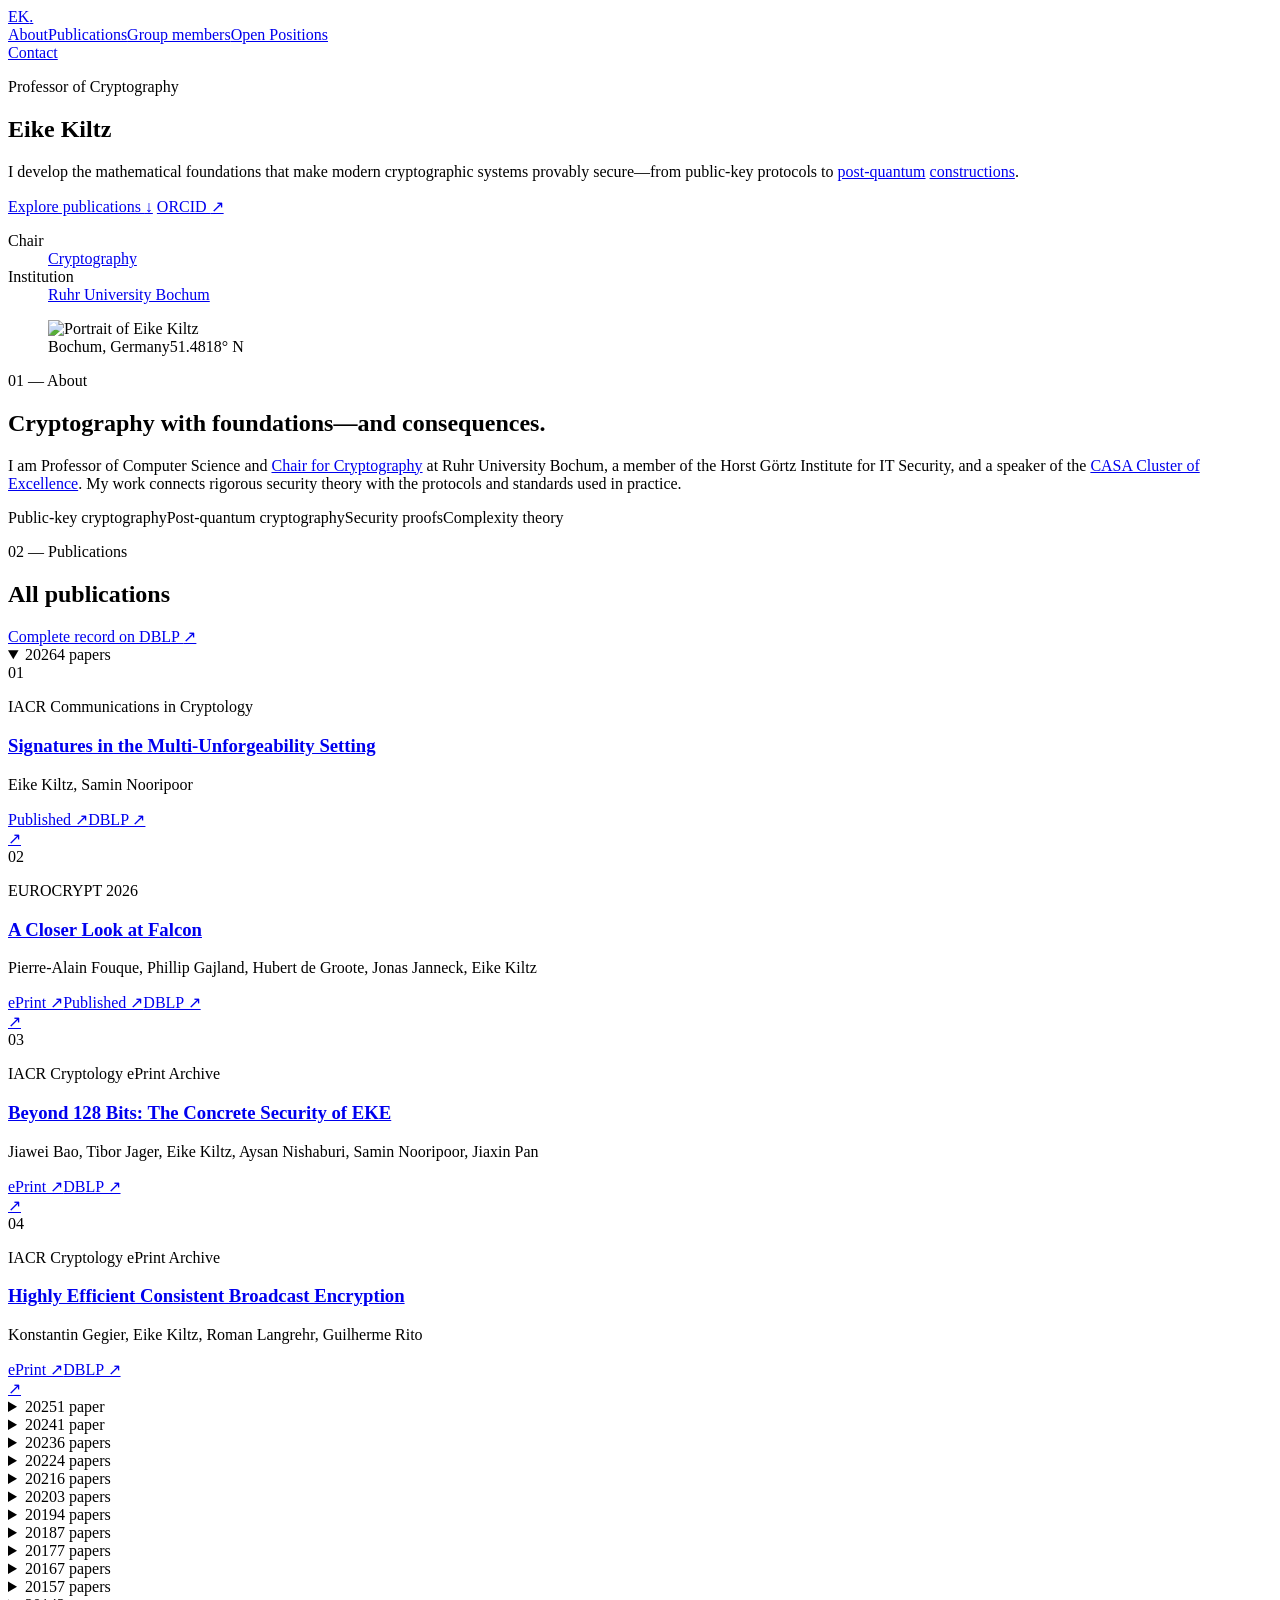
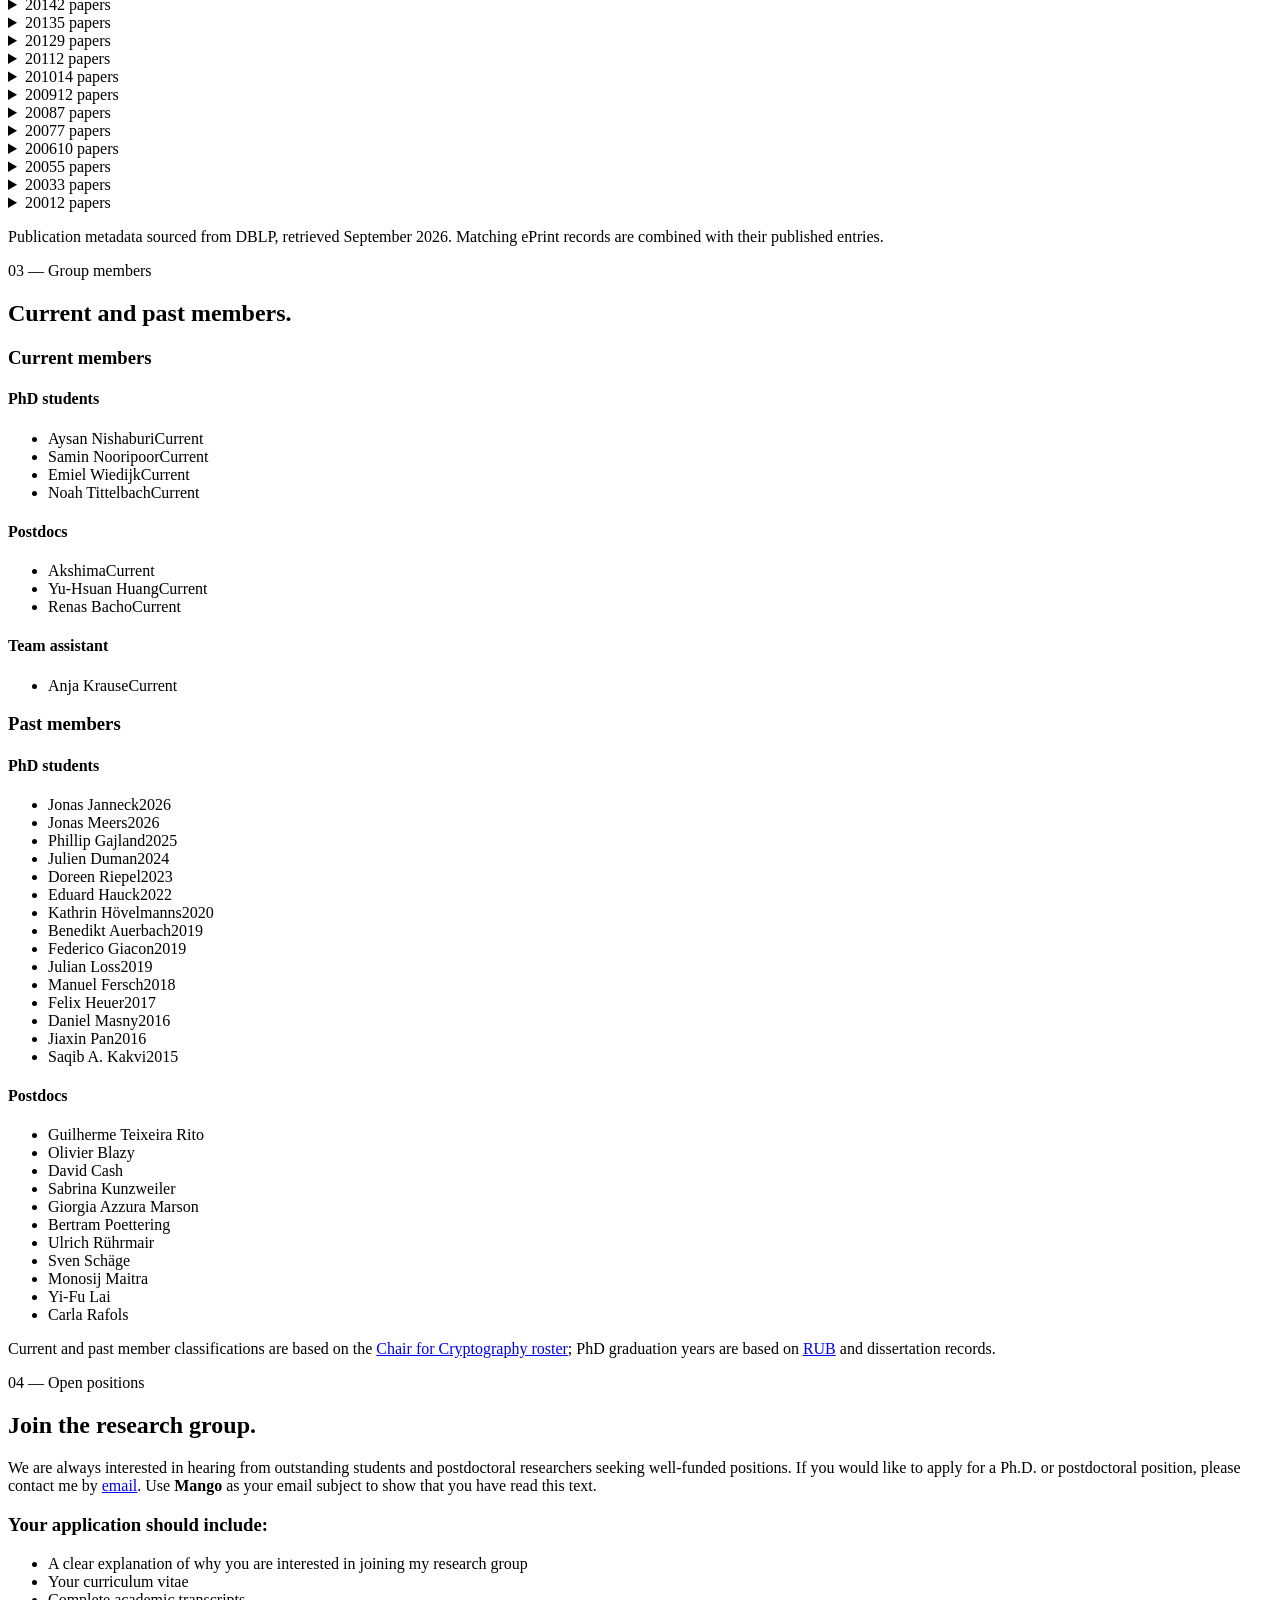
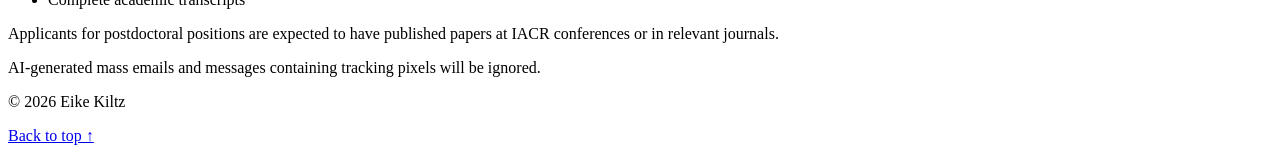
==== commit 56108ecd: "Add Noah Tittelbach to current PhD students" ====
--- a/layouts/home.html
+++ b/layouts/home.html
@@ -333,6 +333,7 @@
                   <li><span>Aysan Nishaburi</span><span class="student-year">Current</span></li>
                   <li><span>Samin Nooripoor</span><span class="student-year">Current</span></li>
                   <li><span>Emiel Wiedijk</span><span class="student-year">Current</span></li>
+                  <li><span>Noah Tittelbach</span><span class="student-year">Current</span></li>
                 </ul>
               </div>
               <div class="member-column">
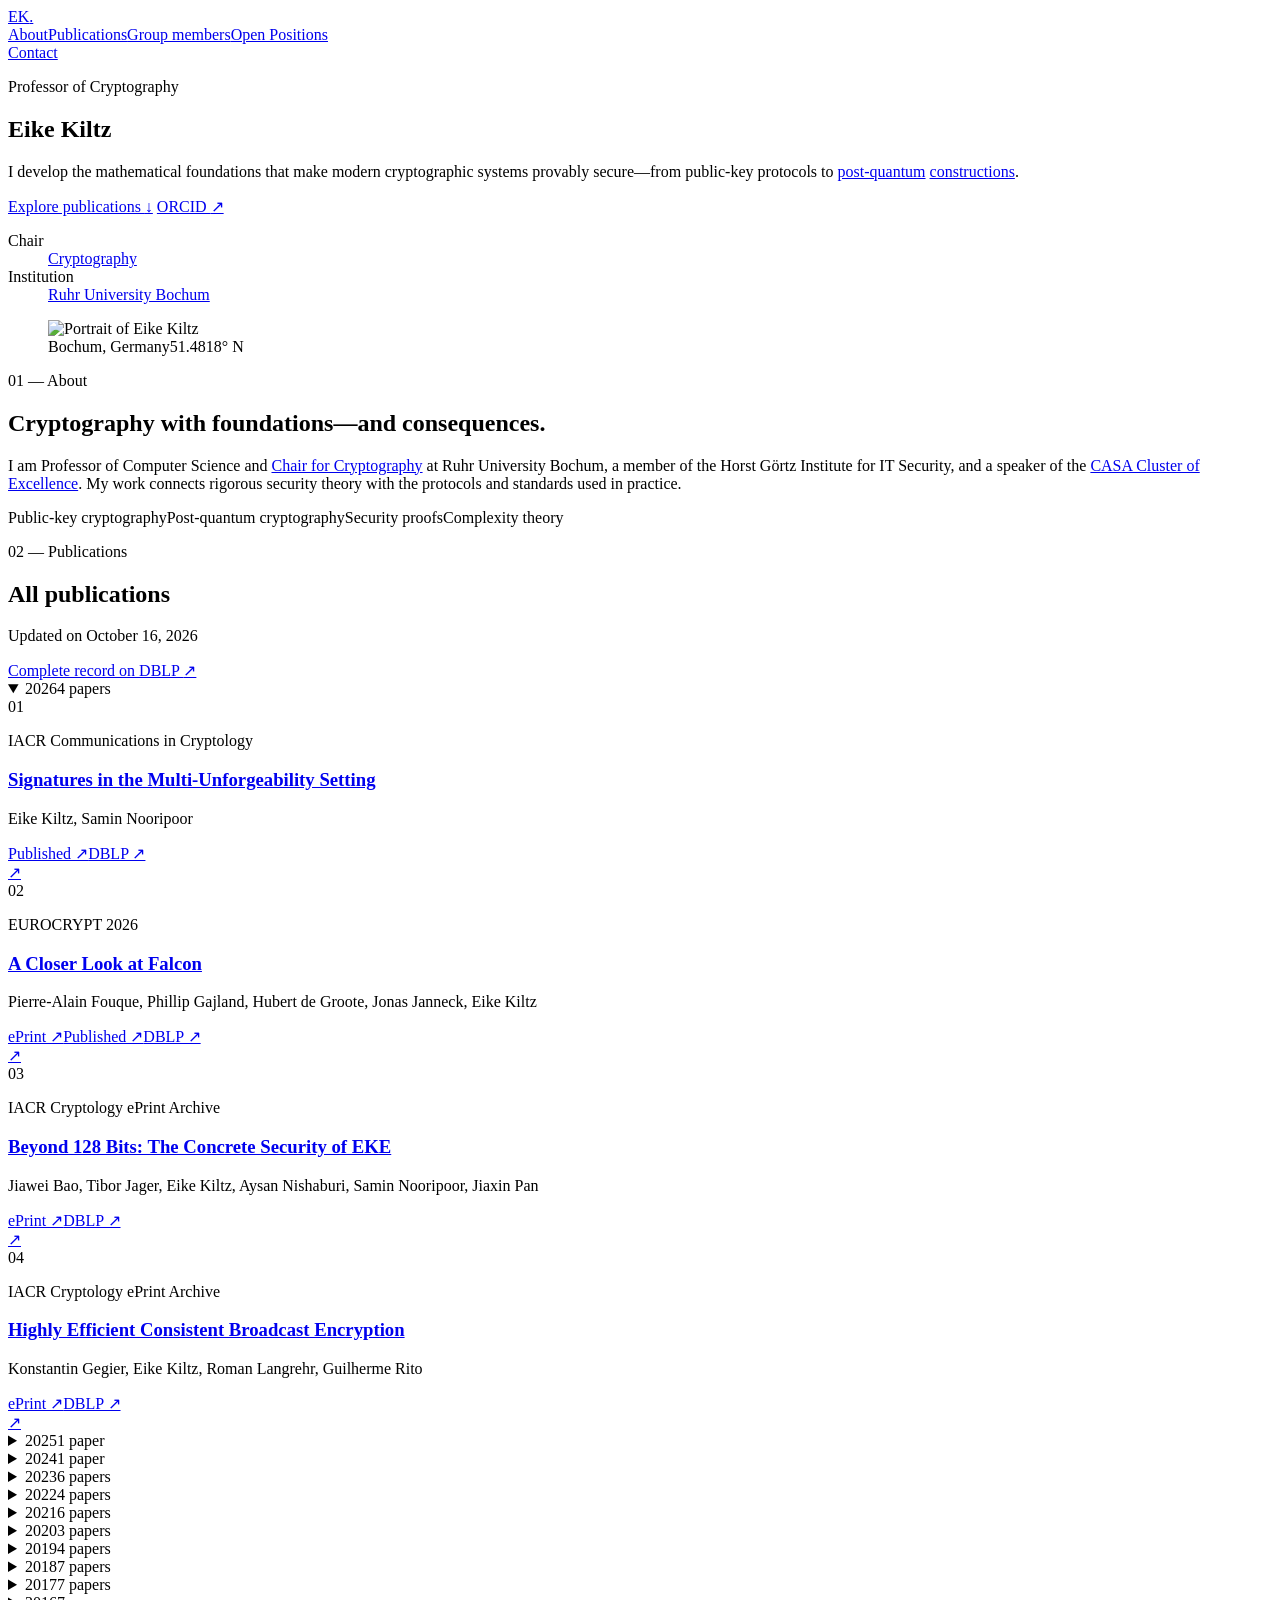
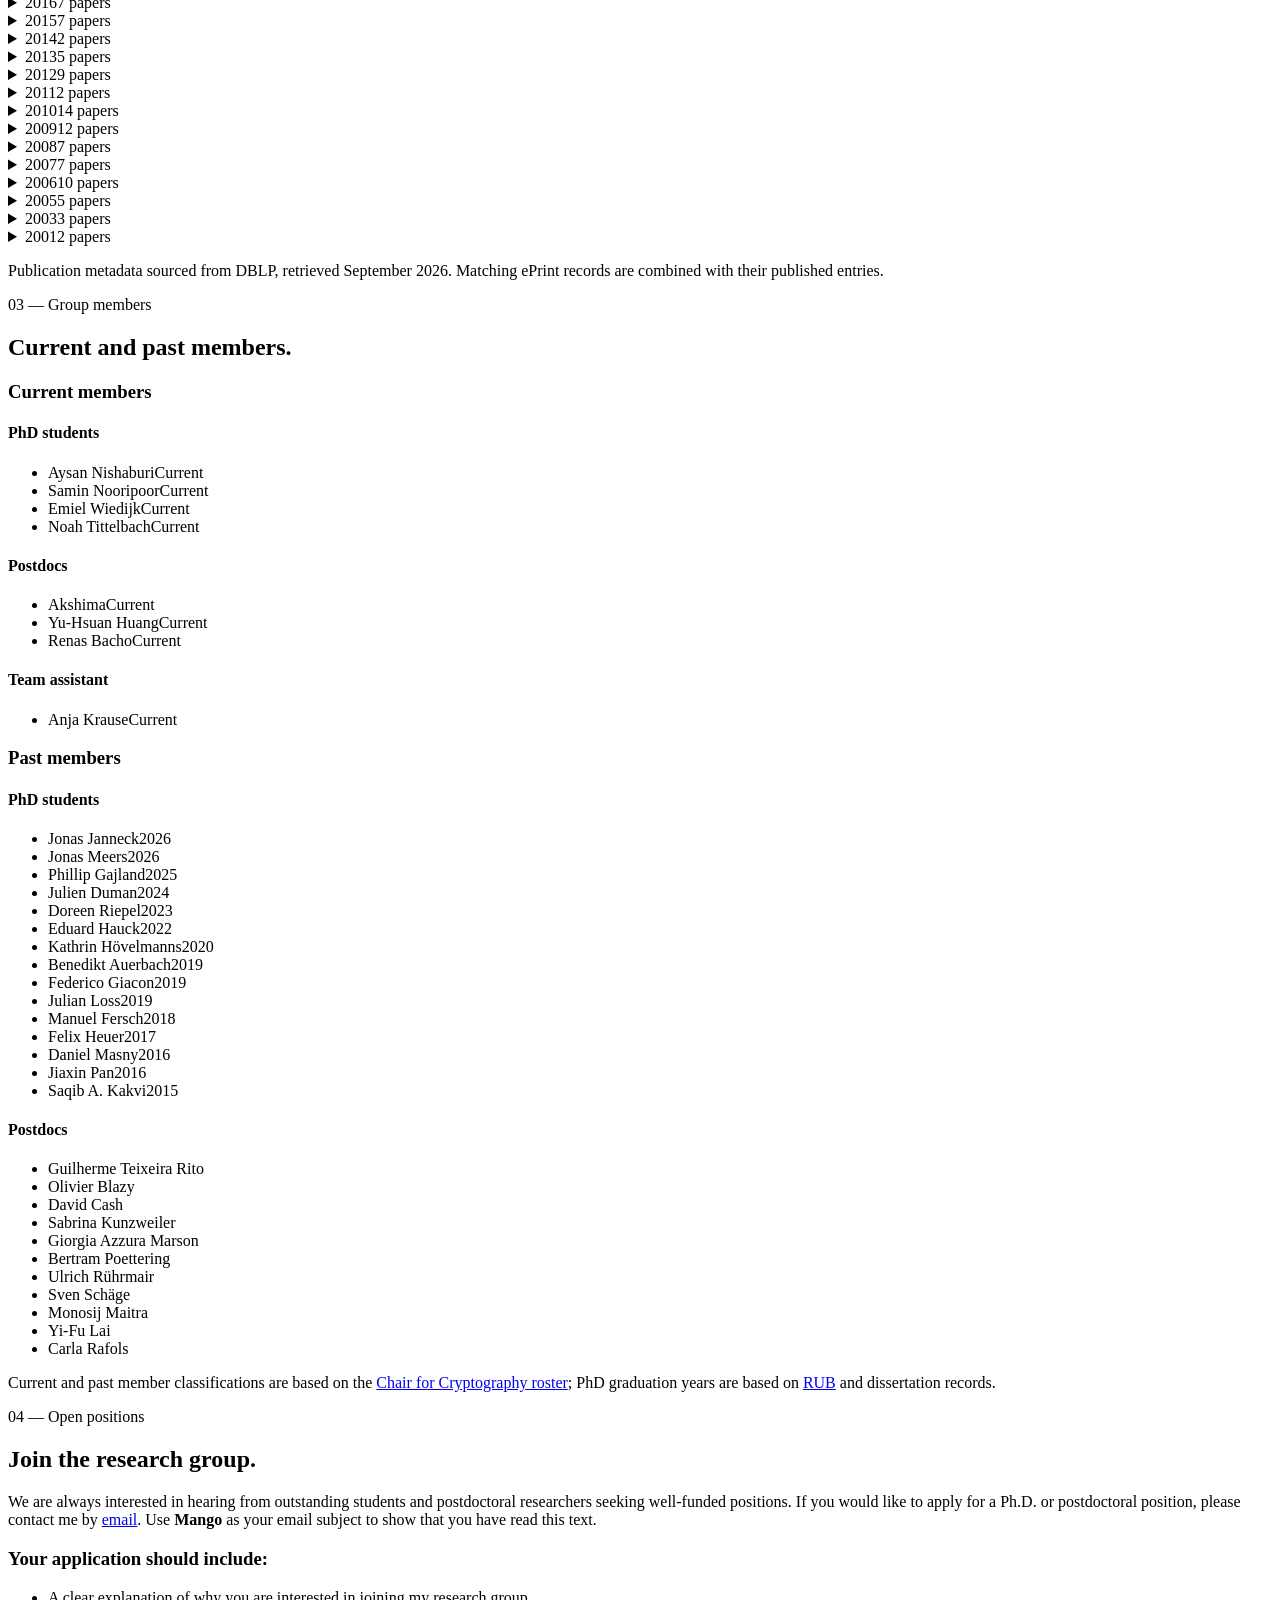
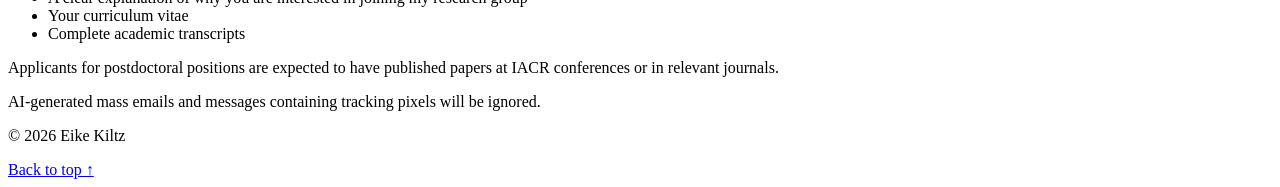
==== commit 425e9b1e: "Add publication list update date" ====
--- a/layouts/home.html
+++ b/layouts/home.html
@@ -56,7 +56,7 @@
 
     <section class="publications-section" id="publications">
       <div class="section-heading">
-        <div><p class="section-index">02 — Publications</p><h2>All publications</h2></div>
+        <div><p class="section-index">02 — Publications</p><h2>All publications</h2><p class="publication-updated">Updated on <time datetime="2026-10-16">October 16, 2026</time></p></div>
         <a href="https://dblp.org/pid/k/EikeKiltz.html">Complete record on DBLP <span aria-hidden="true">↗</span></a>
       </div>
       <div class="publication-years">
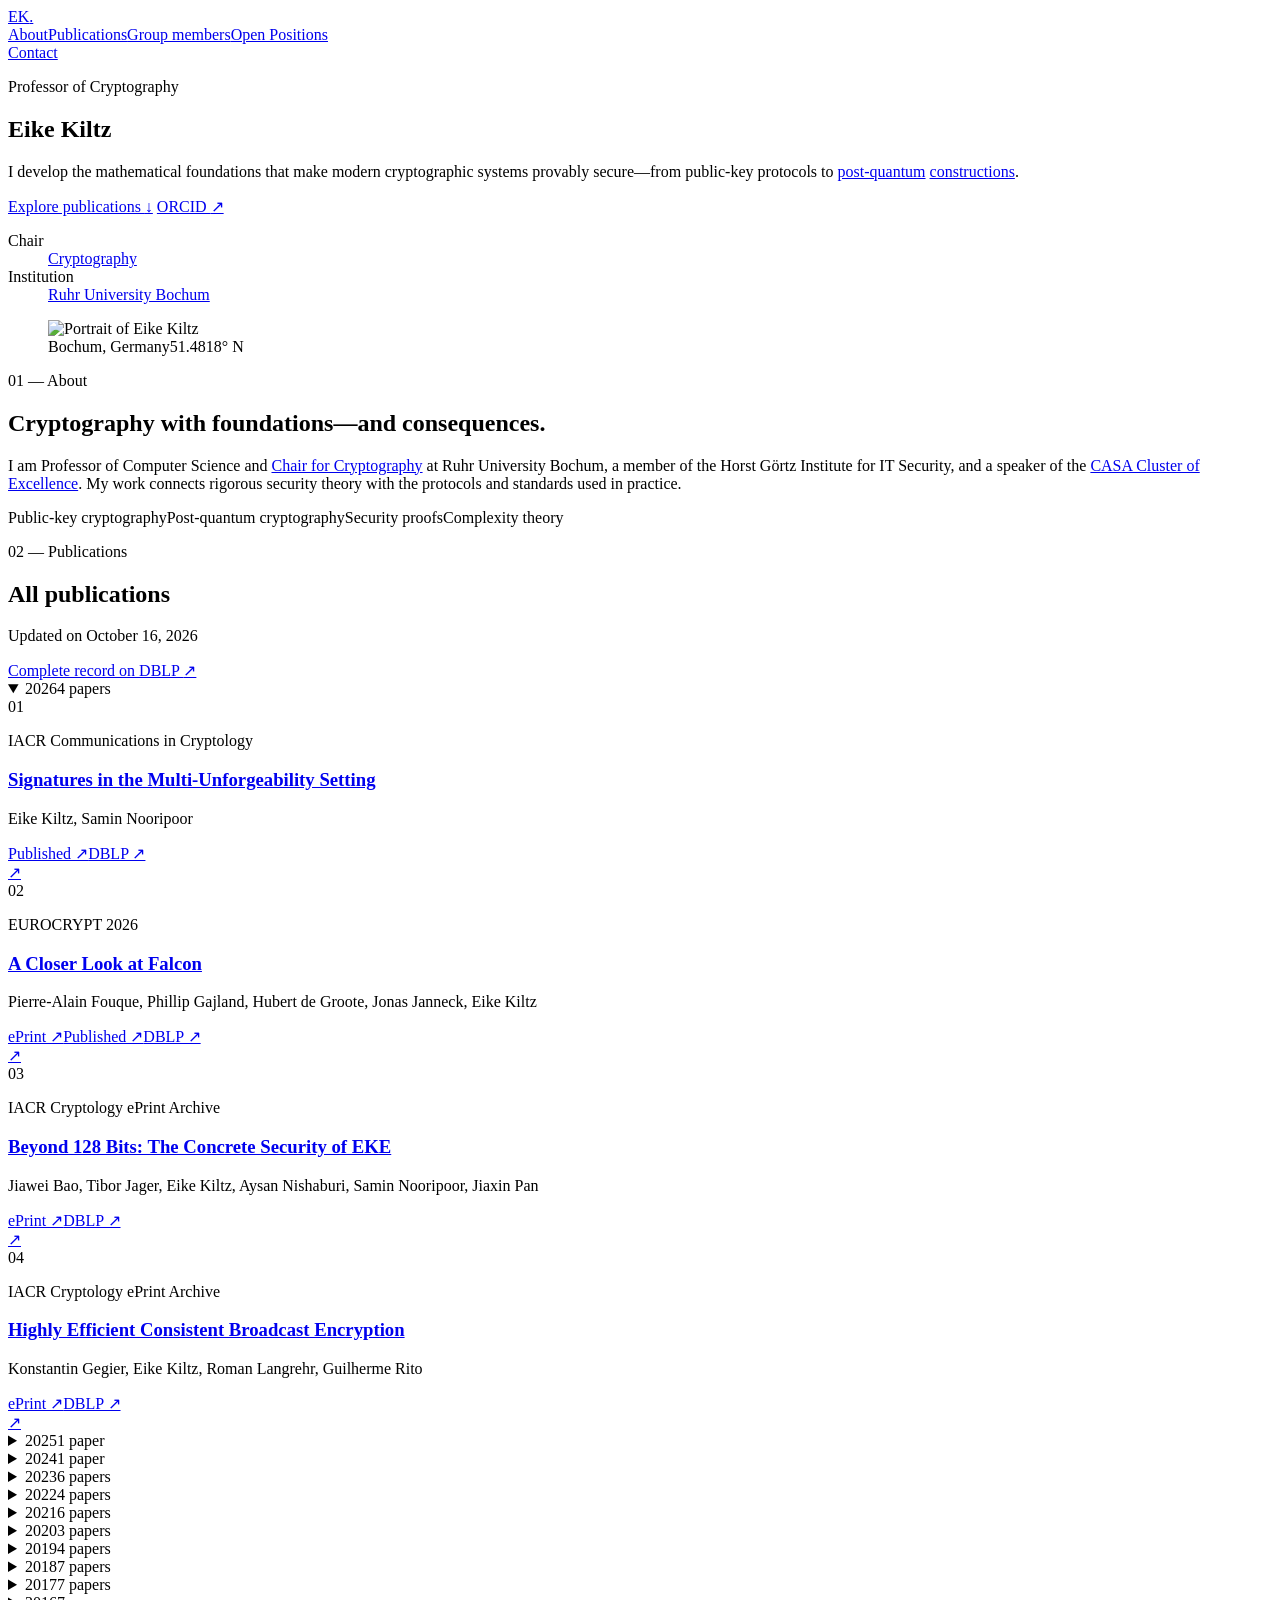
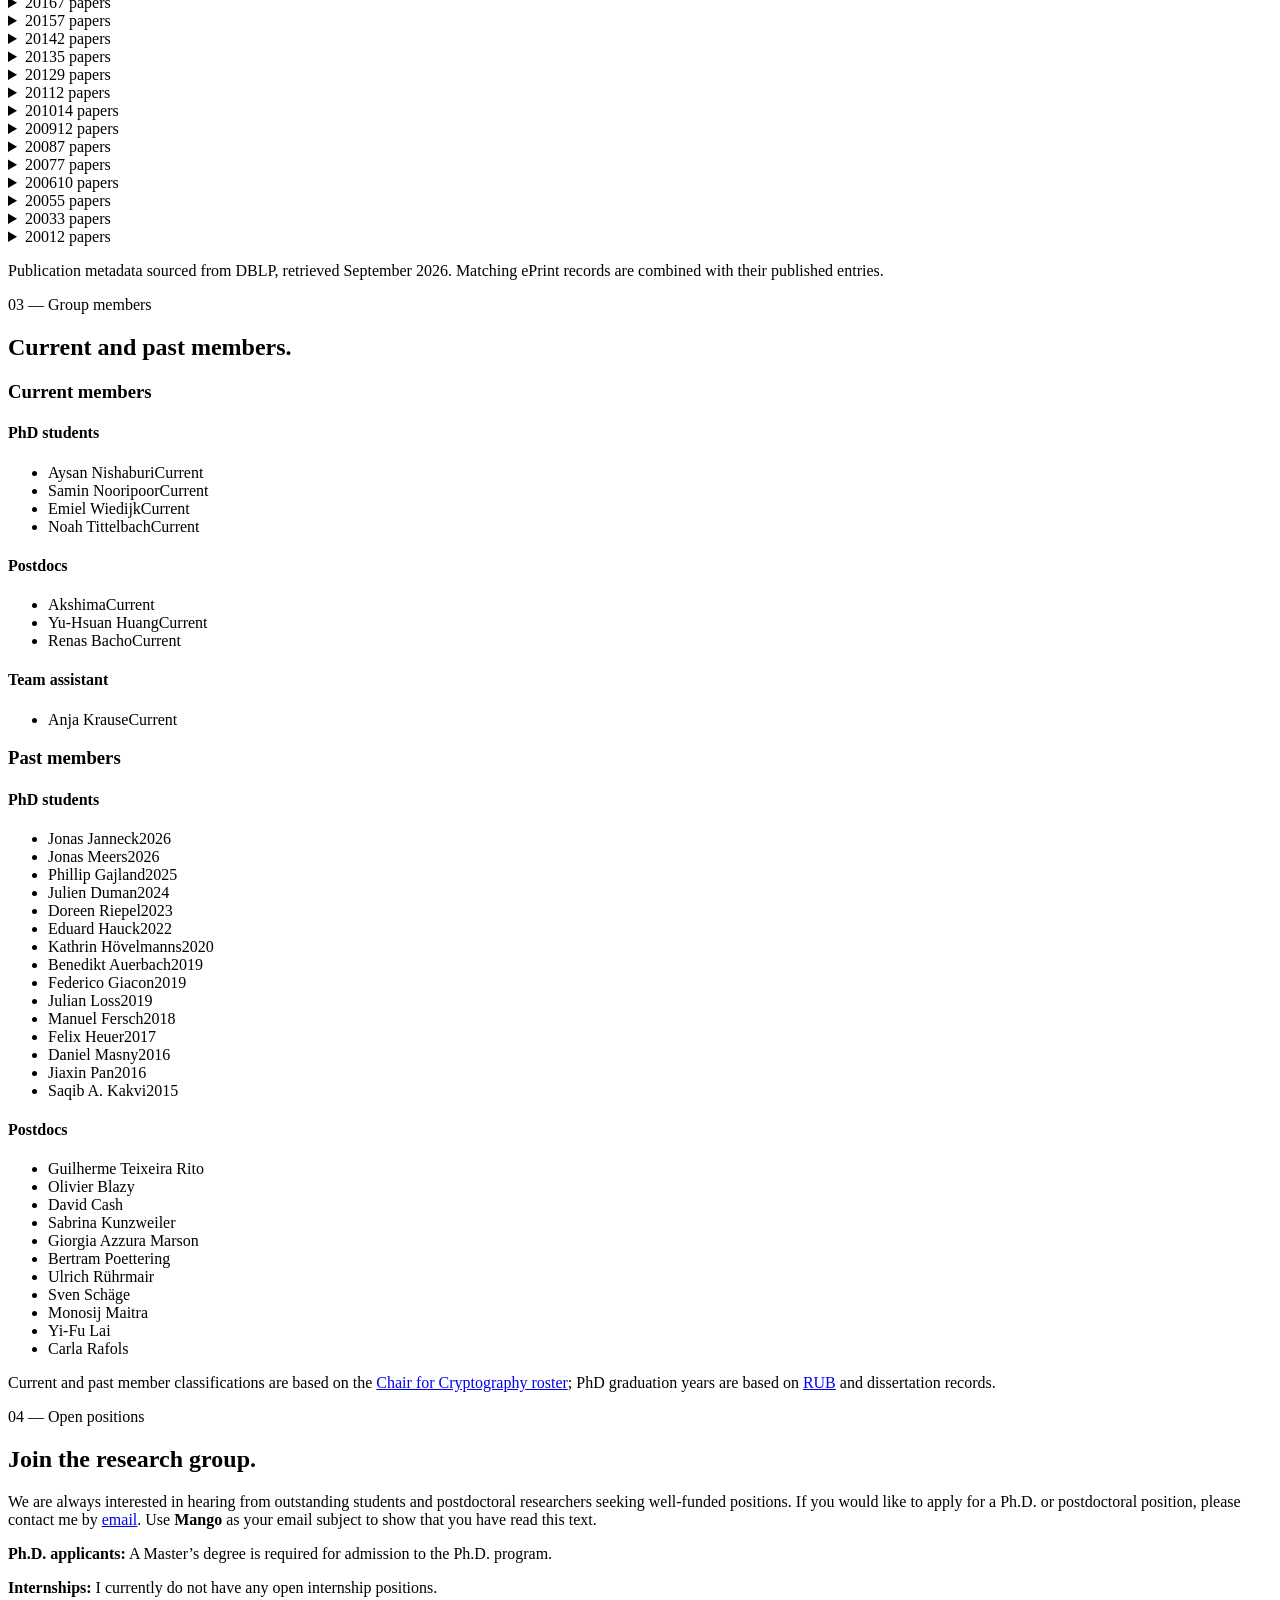
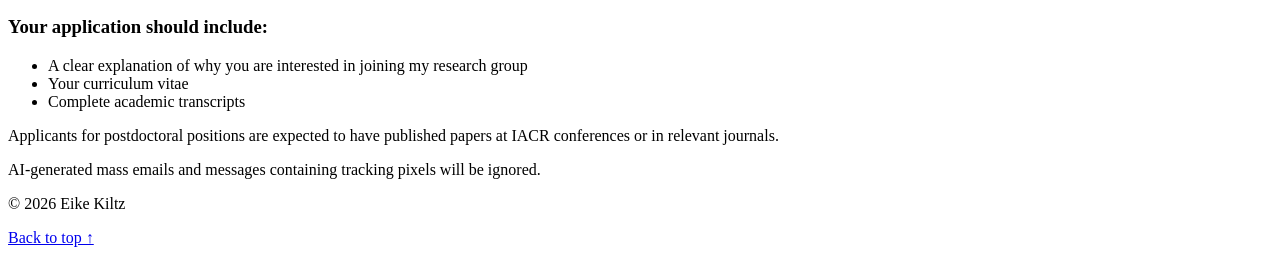
==== commit d1585f4e: "Clarify PhD and internship availability" ====
--- a/layouts/home.html
+++ b/layouts/home.html
@@ -403,6 +403,8 @@
       <div class="positions-copy">
         <h2>Join the research group.</h2>
         <p>We are always interested in hearing from outstanding students and postdoctoral researchers seeking well-funded positions. If you would like to apply for a Ph.D. or postdoctoral position, please contact me by <a href="mailto:eike.kiltz@rub.de?subject=Mango">email</a>. Use <strong class="subject-token">Mango</strong> as your email subject to show that you have read this text.</p>
+        <p><strong>Ph.D. applicants:</strong> A Master&rsquo;s degree is required for admission to the Ph.D. program.</p>
+        <p><strong>Internships:</strong> I currently do not have any open internship positions.</p>
         <h3>Your application should include:</h3>
         <ul>
           <li>A clear explanation of why you are interested in joining my research group</li>
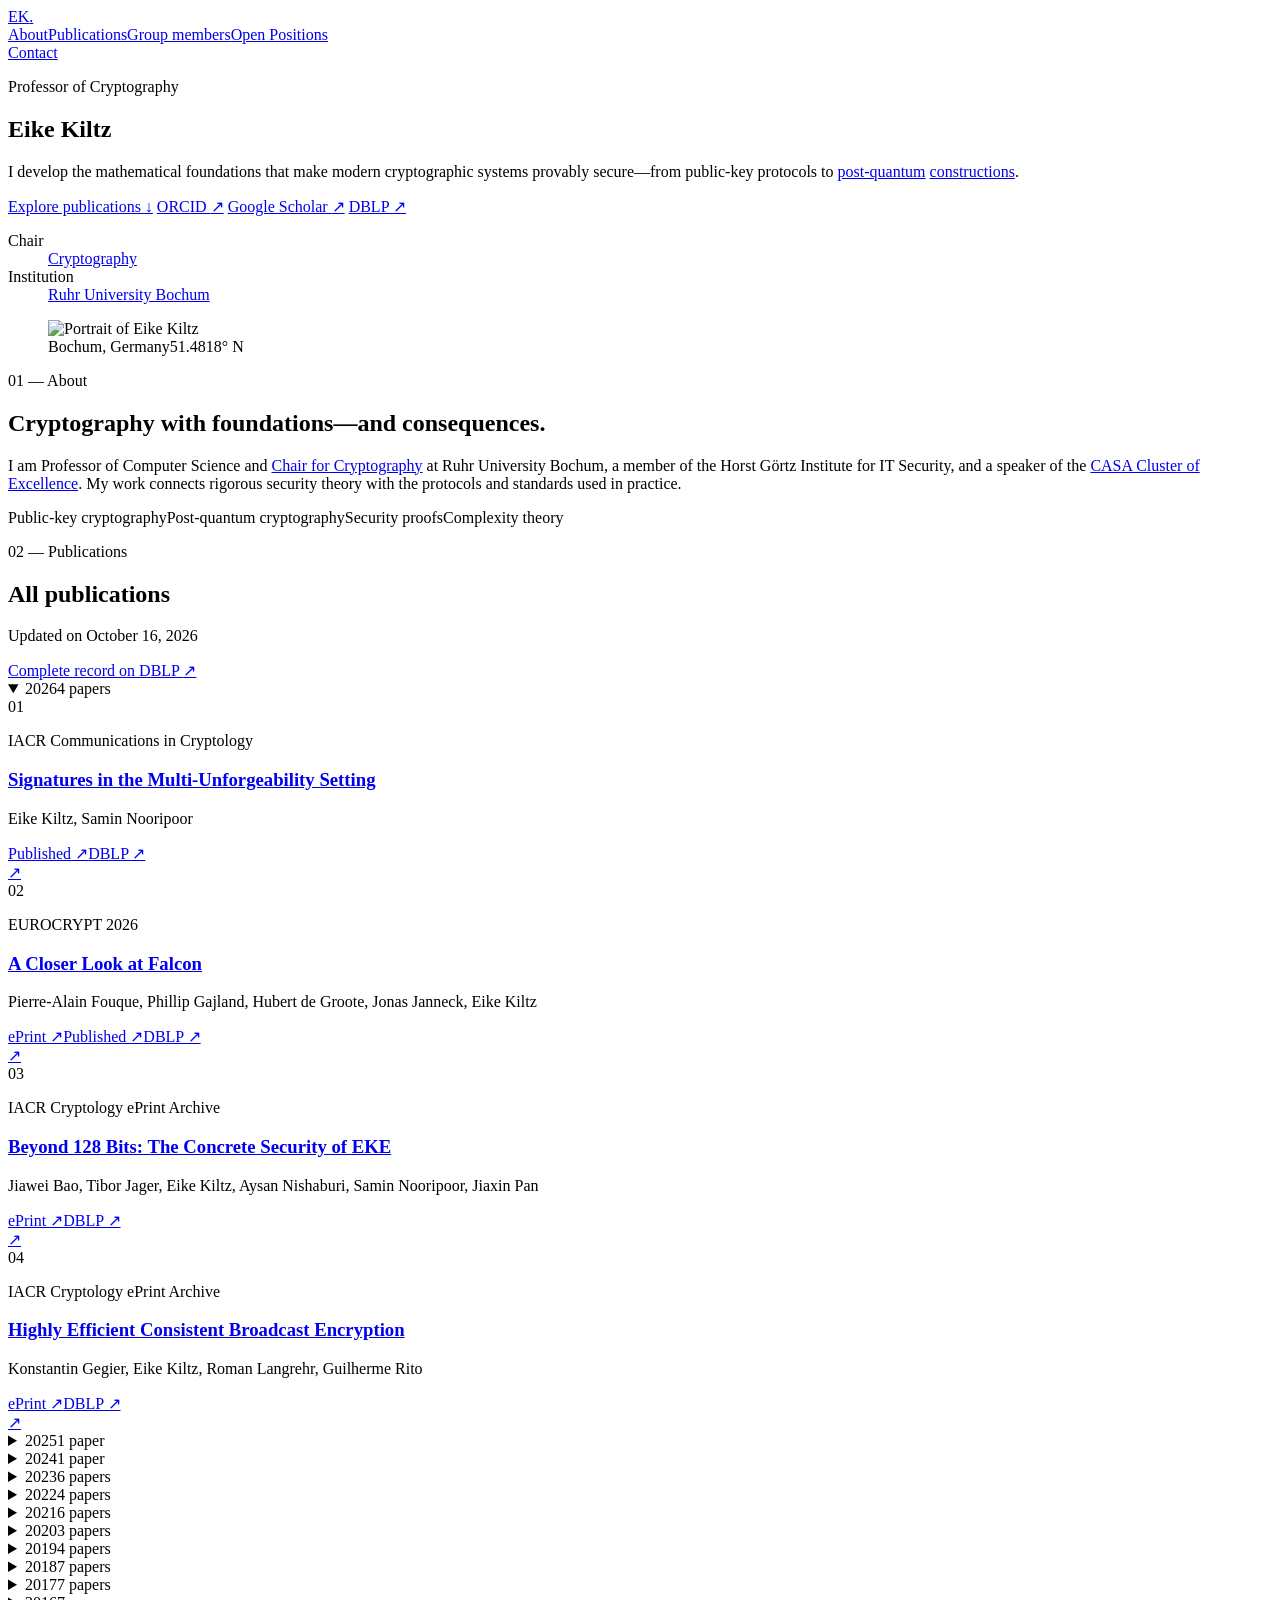
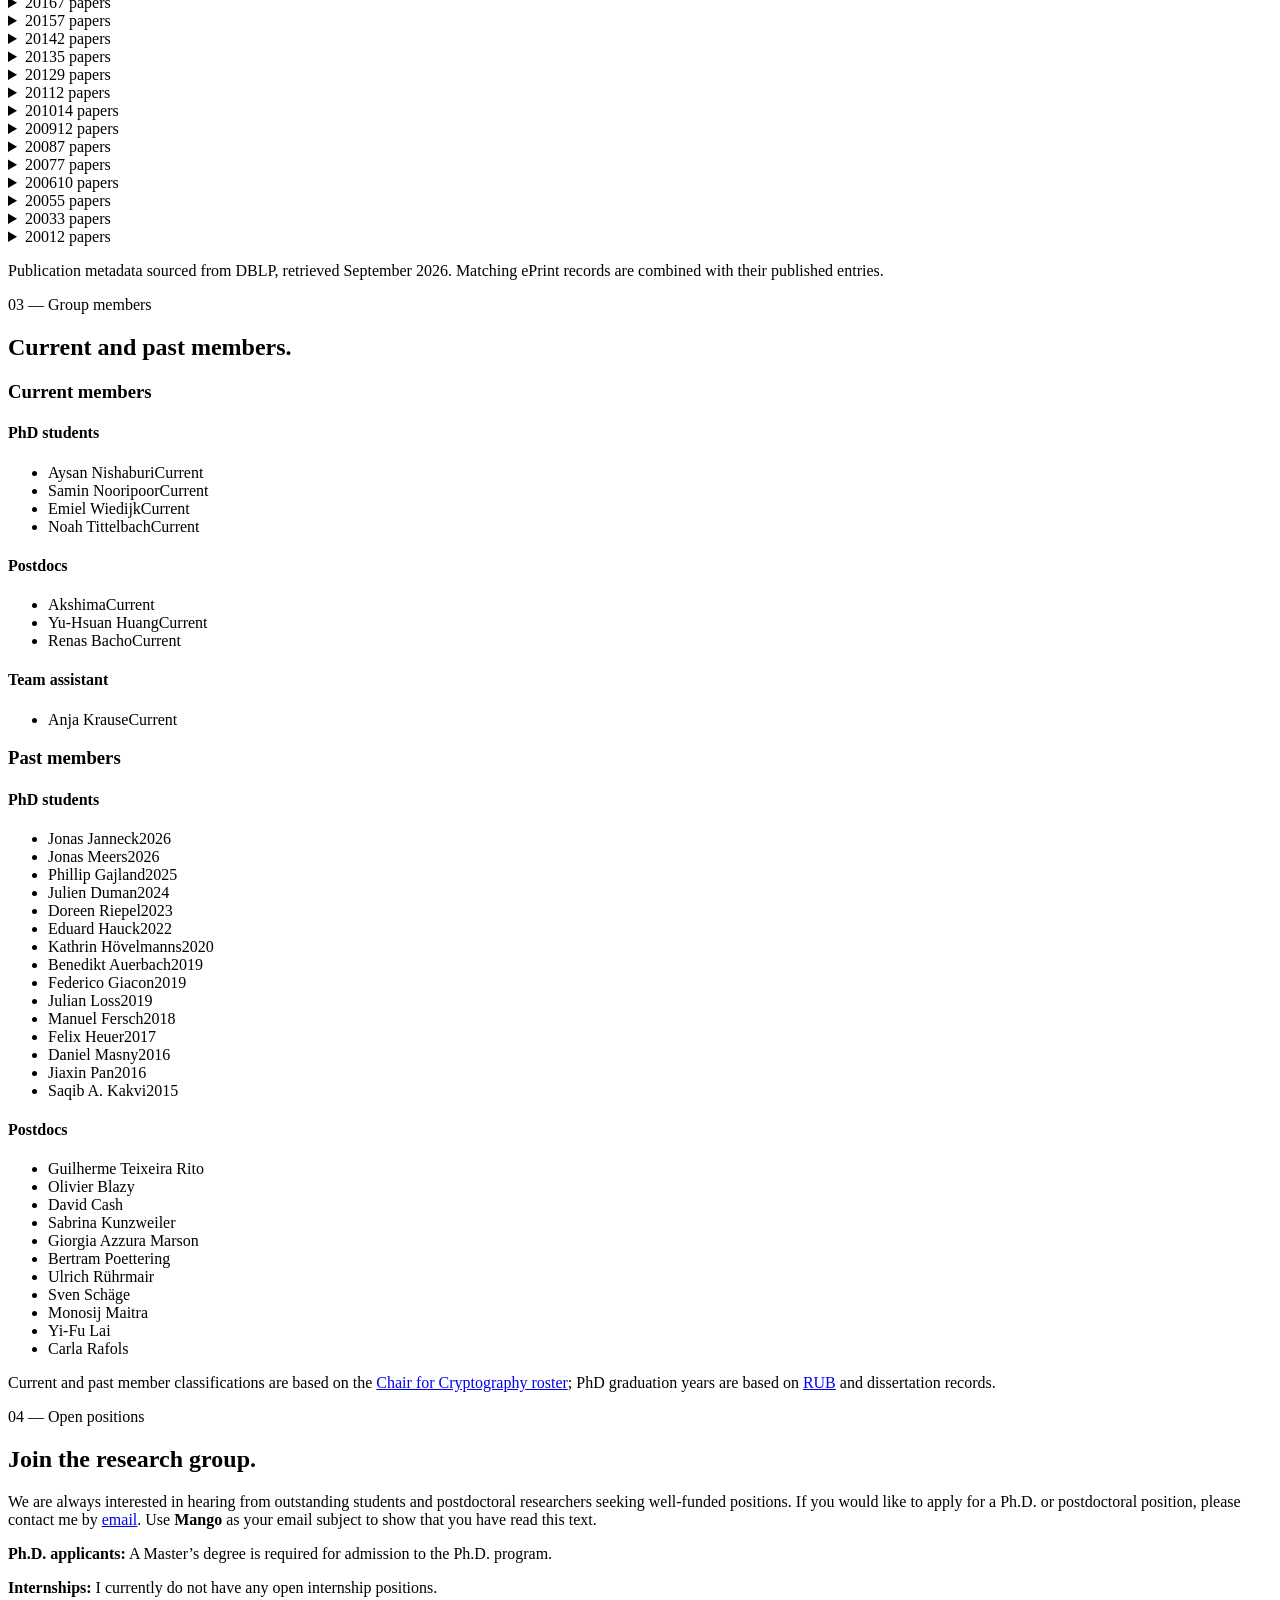
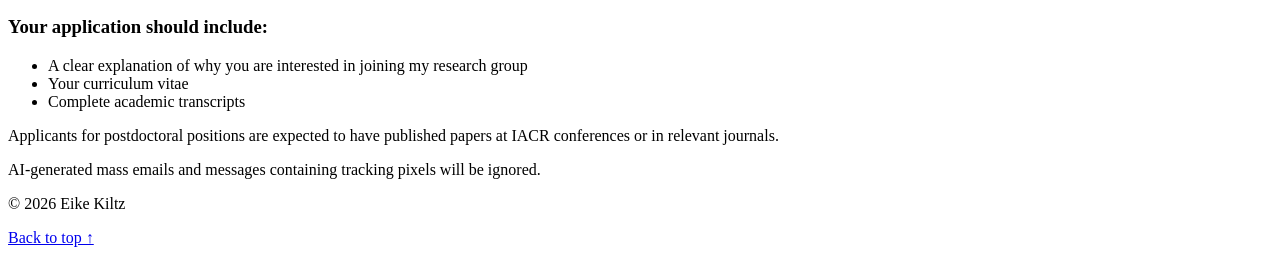
==== commit 87d43243: "Add Scholar and DBLP profile links" ====
--- a/layouts/home.html
+++ b/layouts/home.html
@@ -33,6 +33,8 @@
         <div class="hero-links">
           <a class="button primary" href="#publications">Explore publications <span aria-hidden="true">↓</span></a>
           <a class="button" href="https://orcid.org/0000-0003-1178-048X">ORCID <span aria-hidden="true">↗</span></a>
+          <a class="button" href="https://scholar.google.com/citations?user=8d8jP60AAAAJ">Google Scholar <span aria-hidden="true">↗</span></a>
+          <a class="button" href="https://dblp.org/pid/k/EikeKiltz">DBLP <span aria-hidden="true">↗</span></a>
         </div>
         <dl class="hero-facts">
           <div><dt>Chair</dt><dd><a href="https://informatik.rub.de/crypto/">Cryptography</a></dd></div>
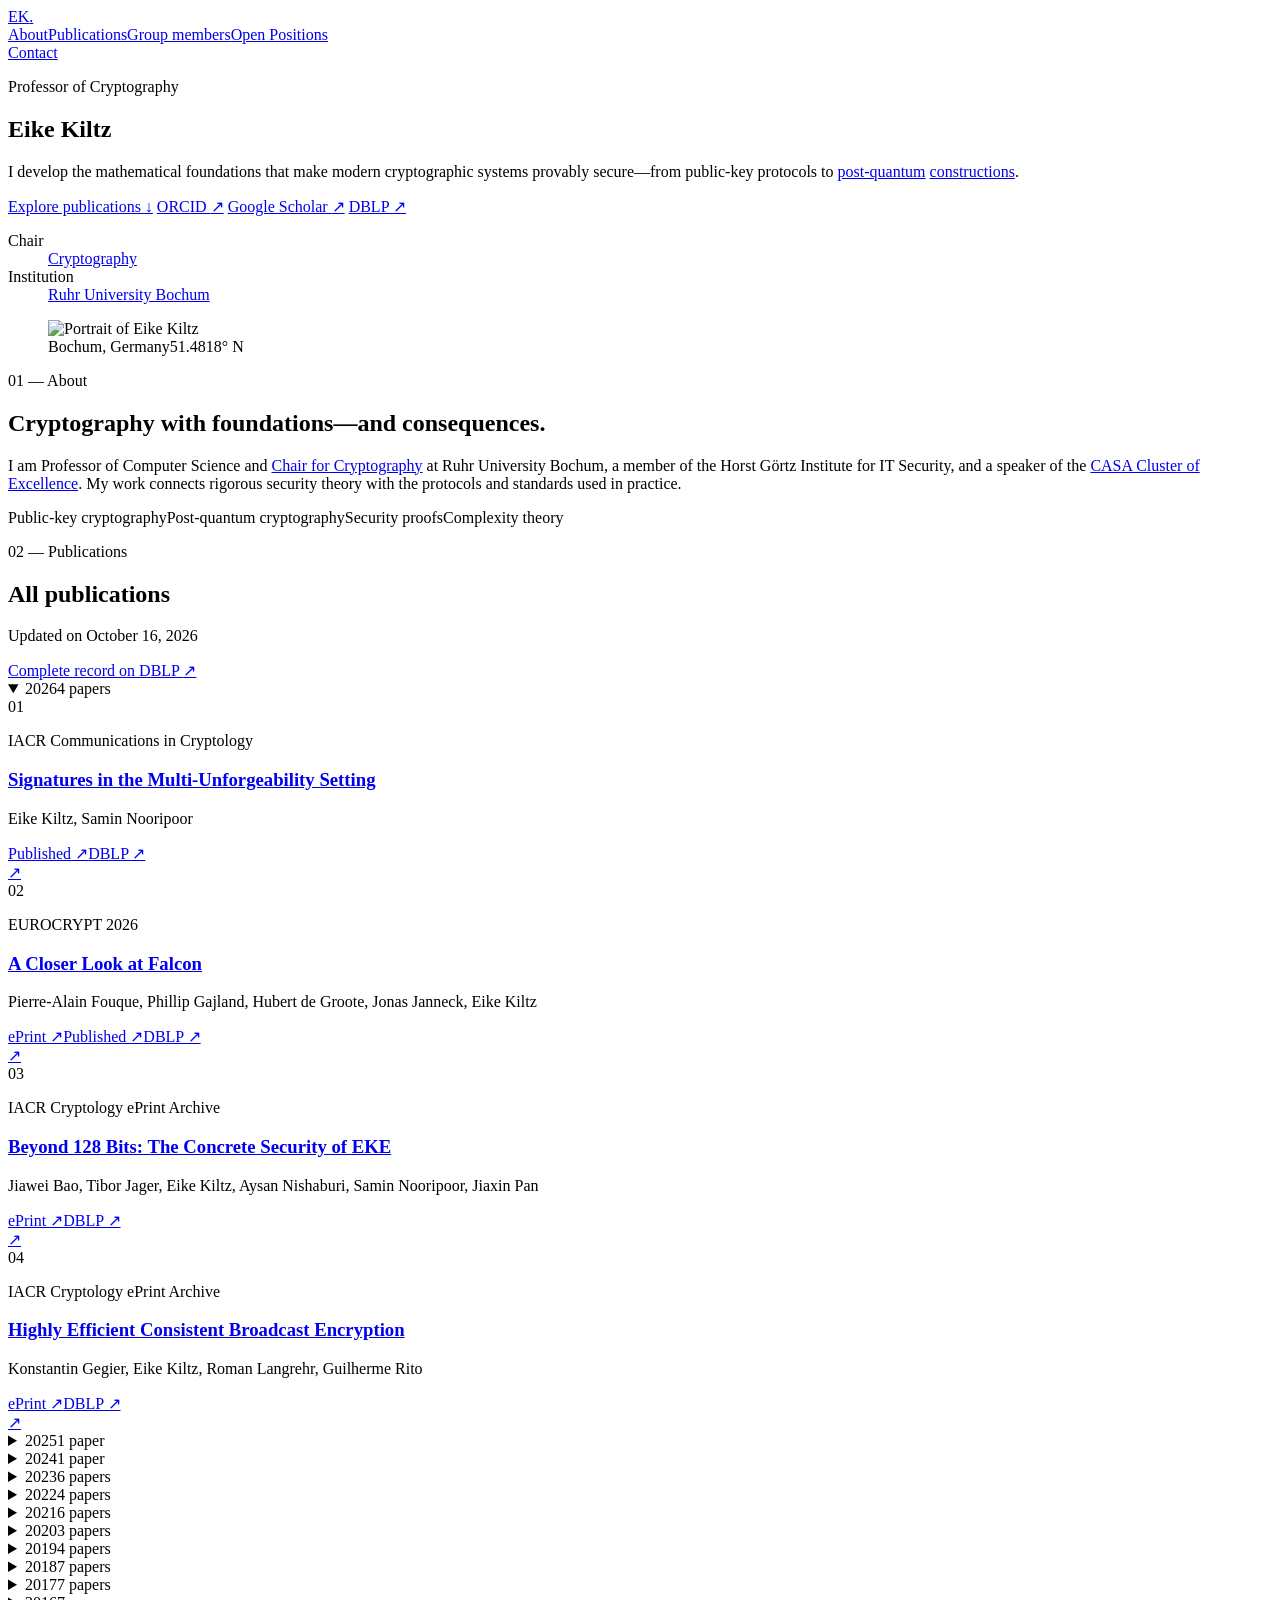
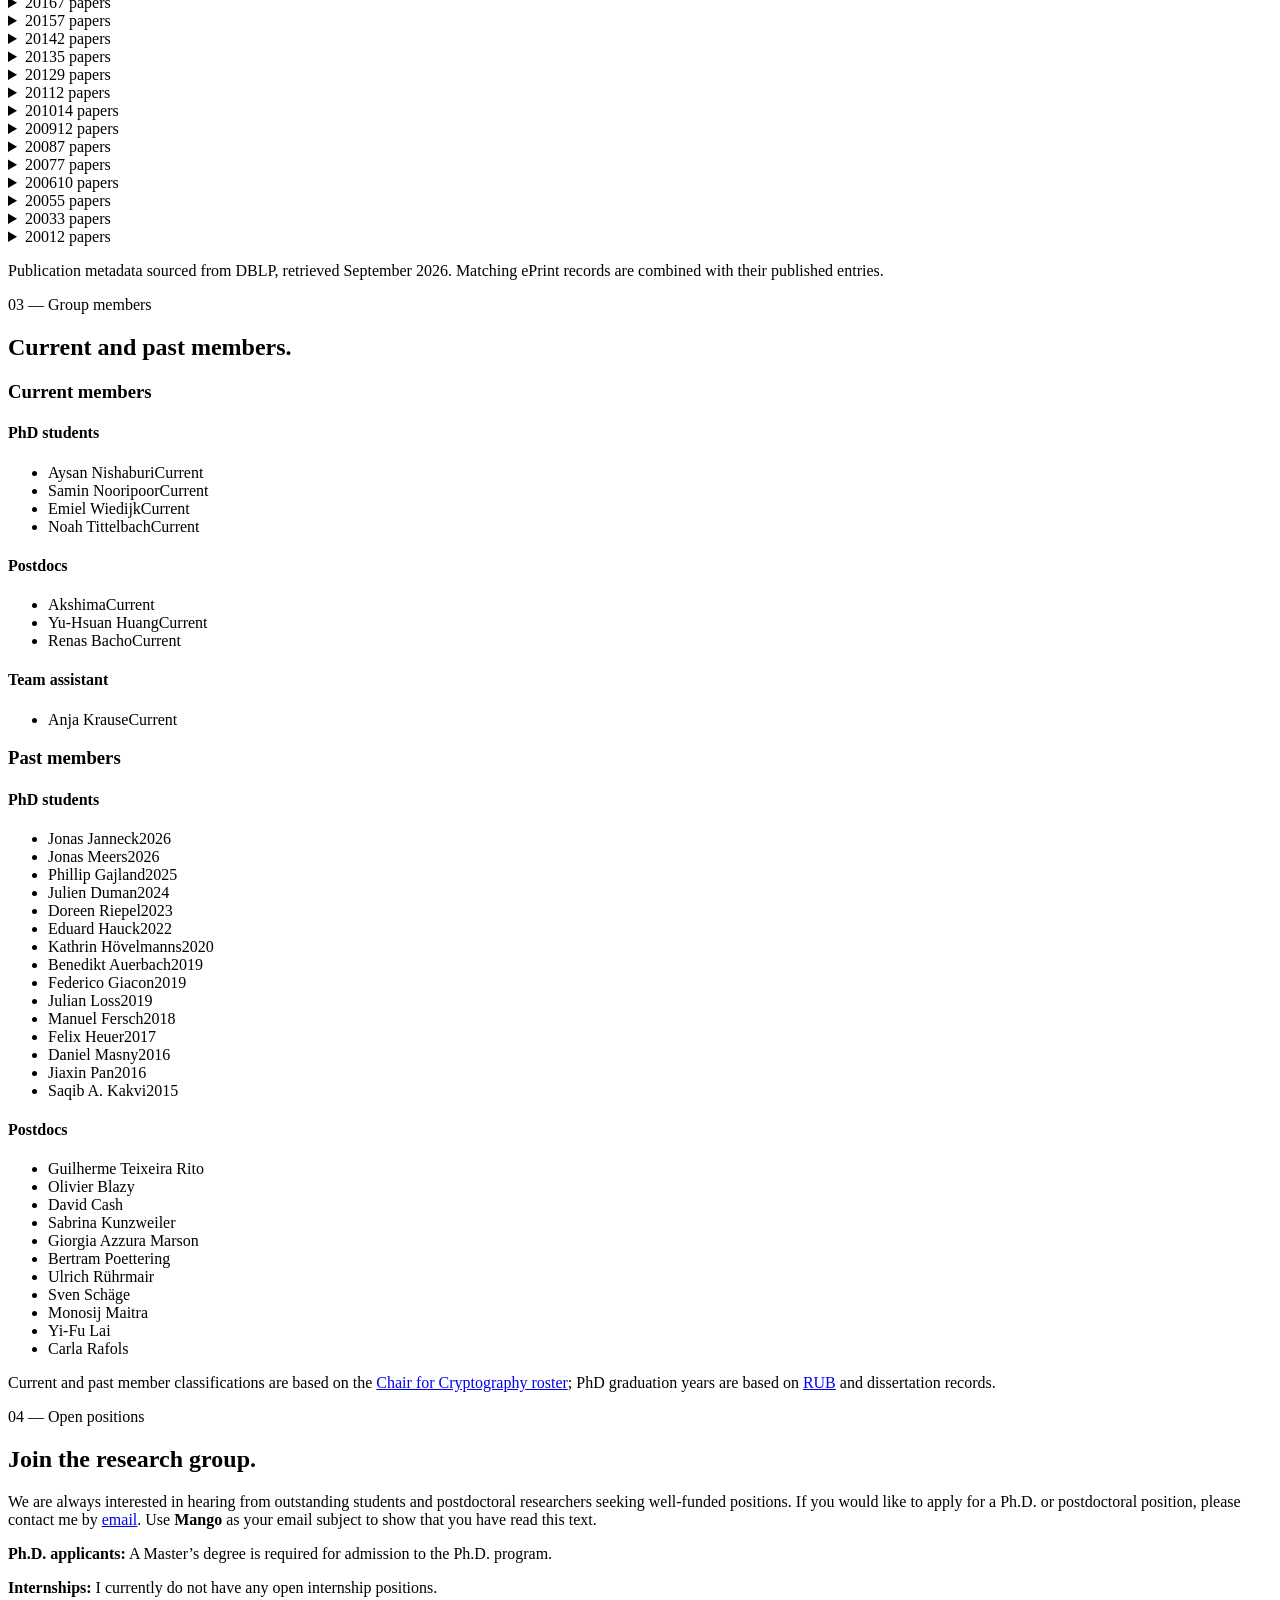
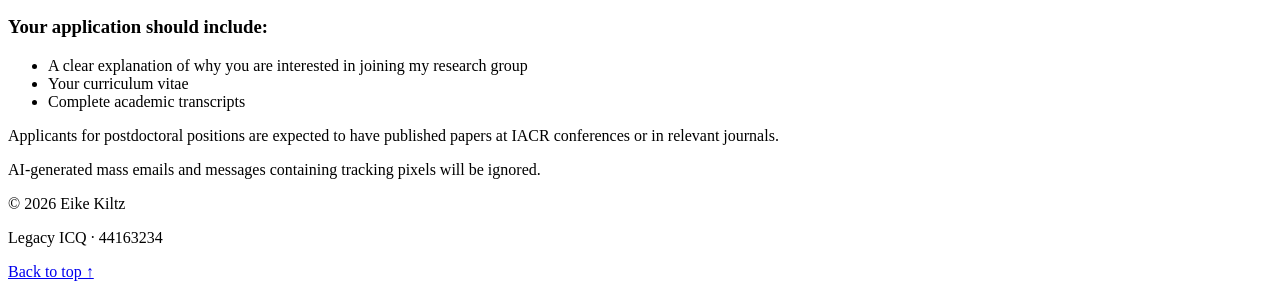
==== commit ba36cf55: "Add legacy ICQ contact number" ====
--- a/layouts/home.html
+++ b/layouts/home.html
@@ -418,7 +418,7 @@
       </div>
     </section>
 
-    <footer><p>© 2026 Eike Kiltz</p><a href="#top">Back to top ↑</a></footer>
+    <footer><p>© 2026 Eike Kiltz</p><p>Legacy ICQ · 44163234</p><a href="#top">Back to top ↑</a></footer>
   </main>
 </body>
 </html>
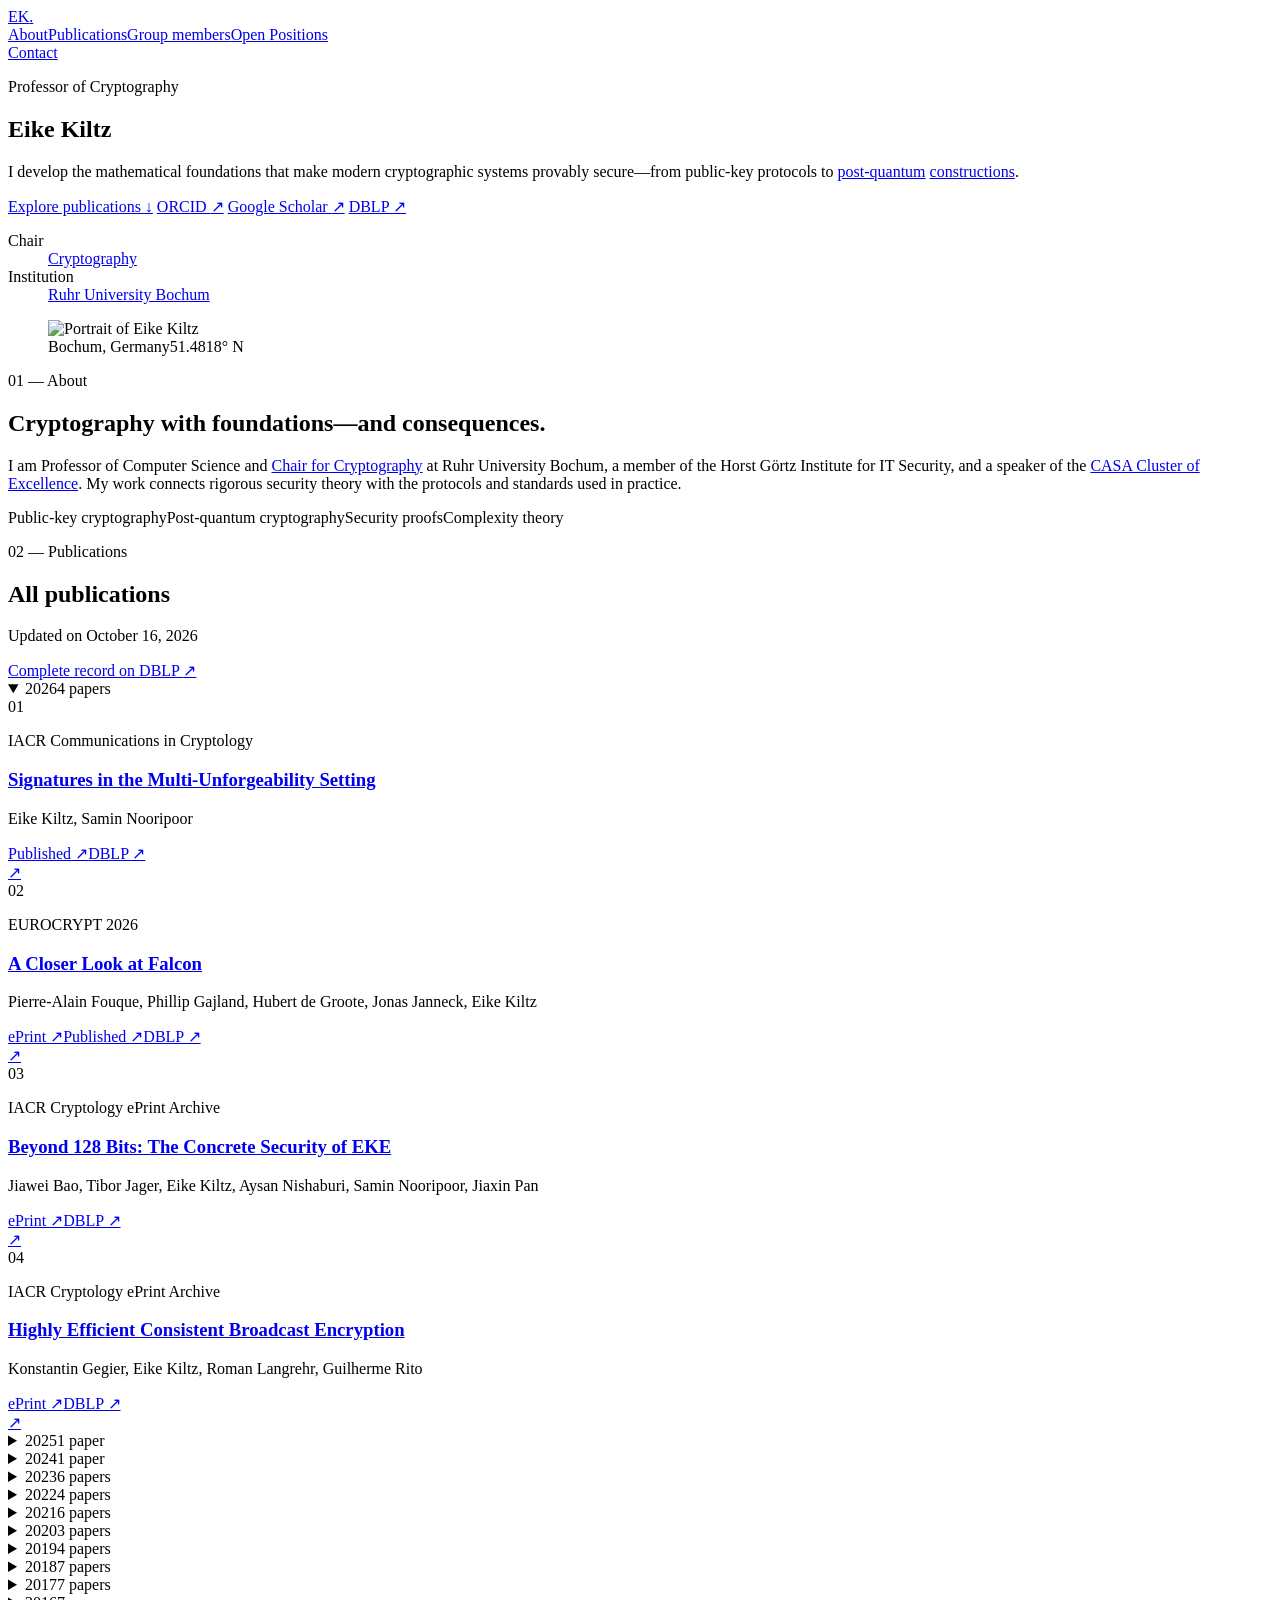
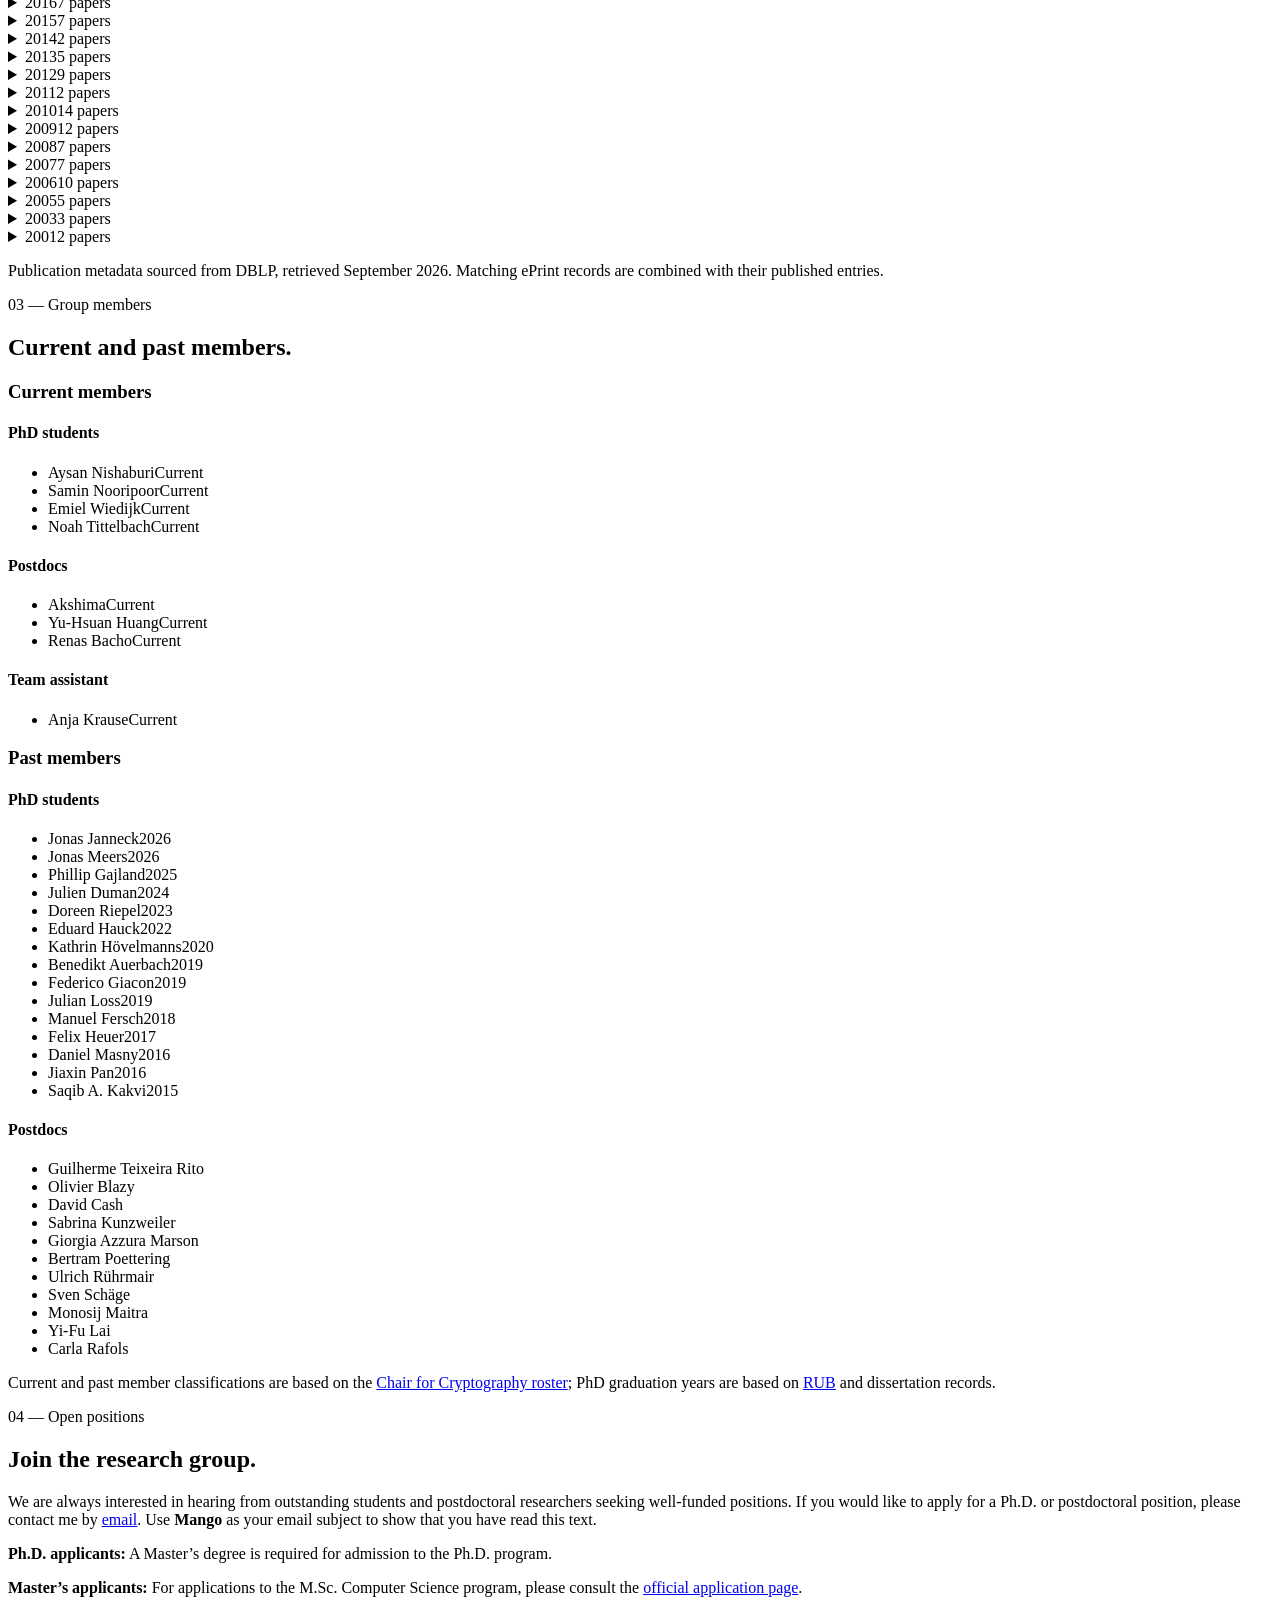
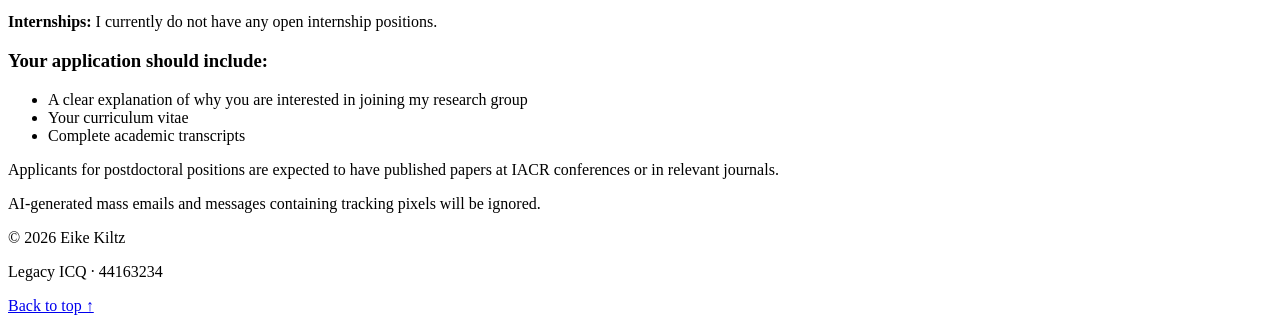
==== commit d533d699: "Link Master's applicants to CS application page" ====
--- a/layouts/home.html
+++ b/layouts/home.html
@@ -406,6 +406,7 @@
         <h2>Join the research group.</h2>
         <p>We are always interested in hearing from outstanding students and postdoctoral researchers seeking well-funded positions. If you would like to apply for a Ph.D. or postdoctoral position, please contact me by <a href="mailto:eike.kiltz@rub.de?subject=Mango">email</a>. Use <strong class="subject-token">Mango</strong> as your email subject to show that you have read this text.</p>
         <p><strong>Ph.D. applicants:</strong> A Master&rsquo;s degree is required for admission to the Ph.D. program.</p>
+        <p><strong>Master&rsquo;s applicants:</strong> For applications to the M.Sc. Computer Science program, please consult the <a href="https://informatik.rub.de/en/studies/application/msc-cs/" target="_blank" rel="noreferrer">official application page</a>.</p>
         <p><strong>Internships:</strong> I currently do not have any open internship positions.</p>
         <h3>Your application should include:</h3>
         <ul>
